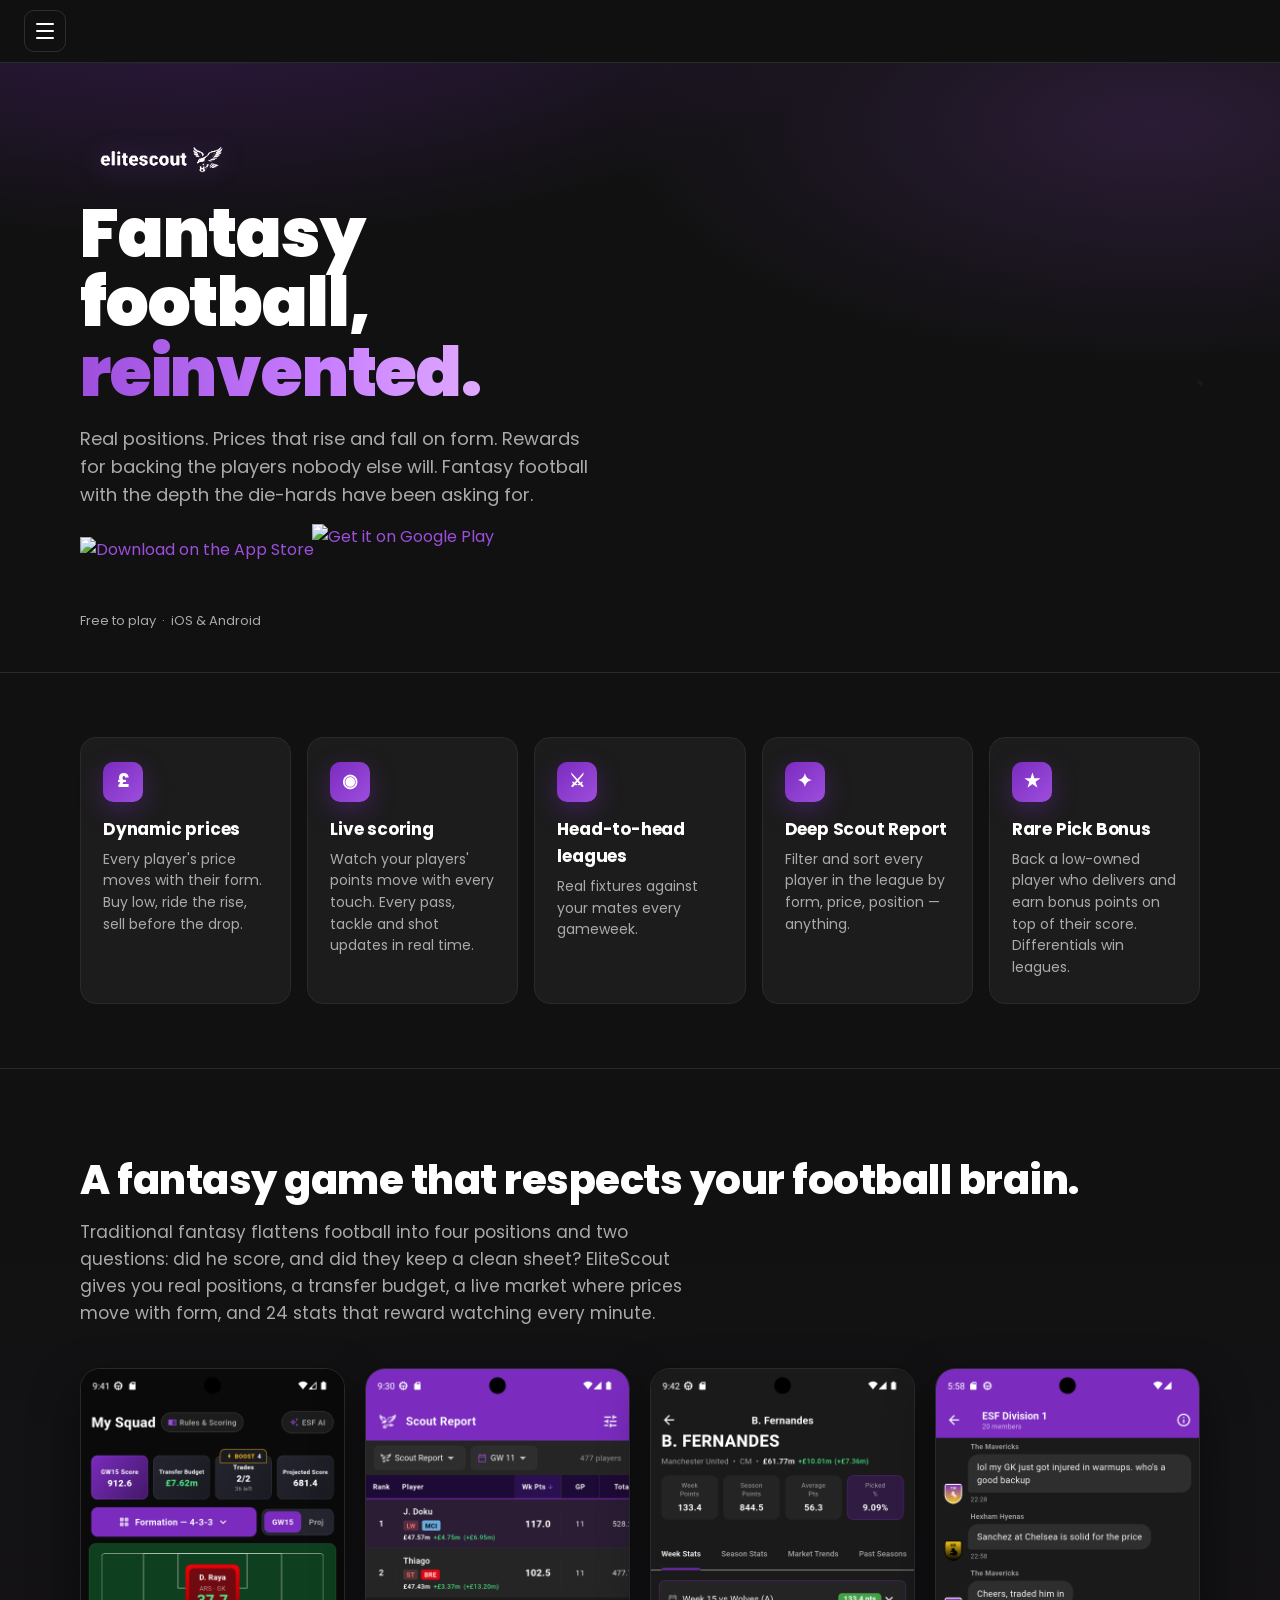
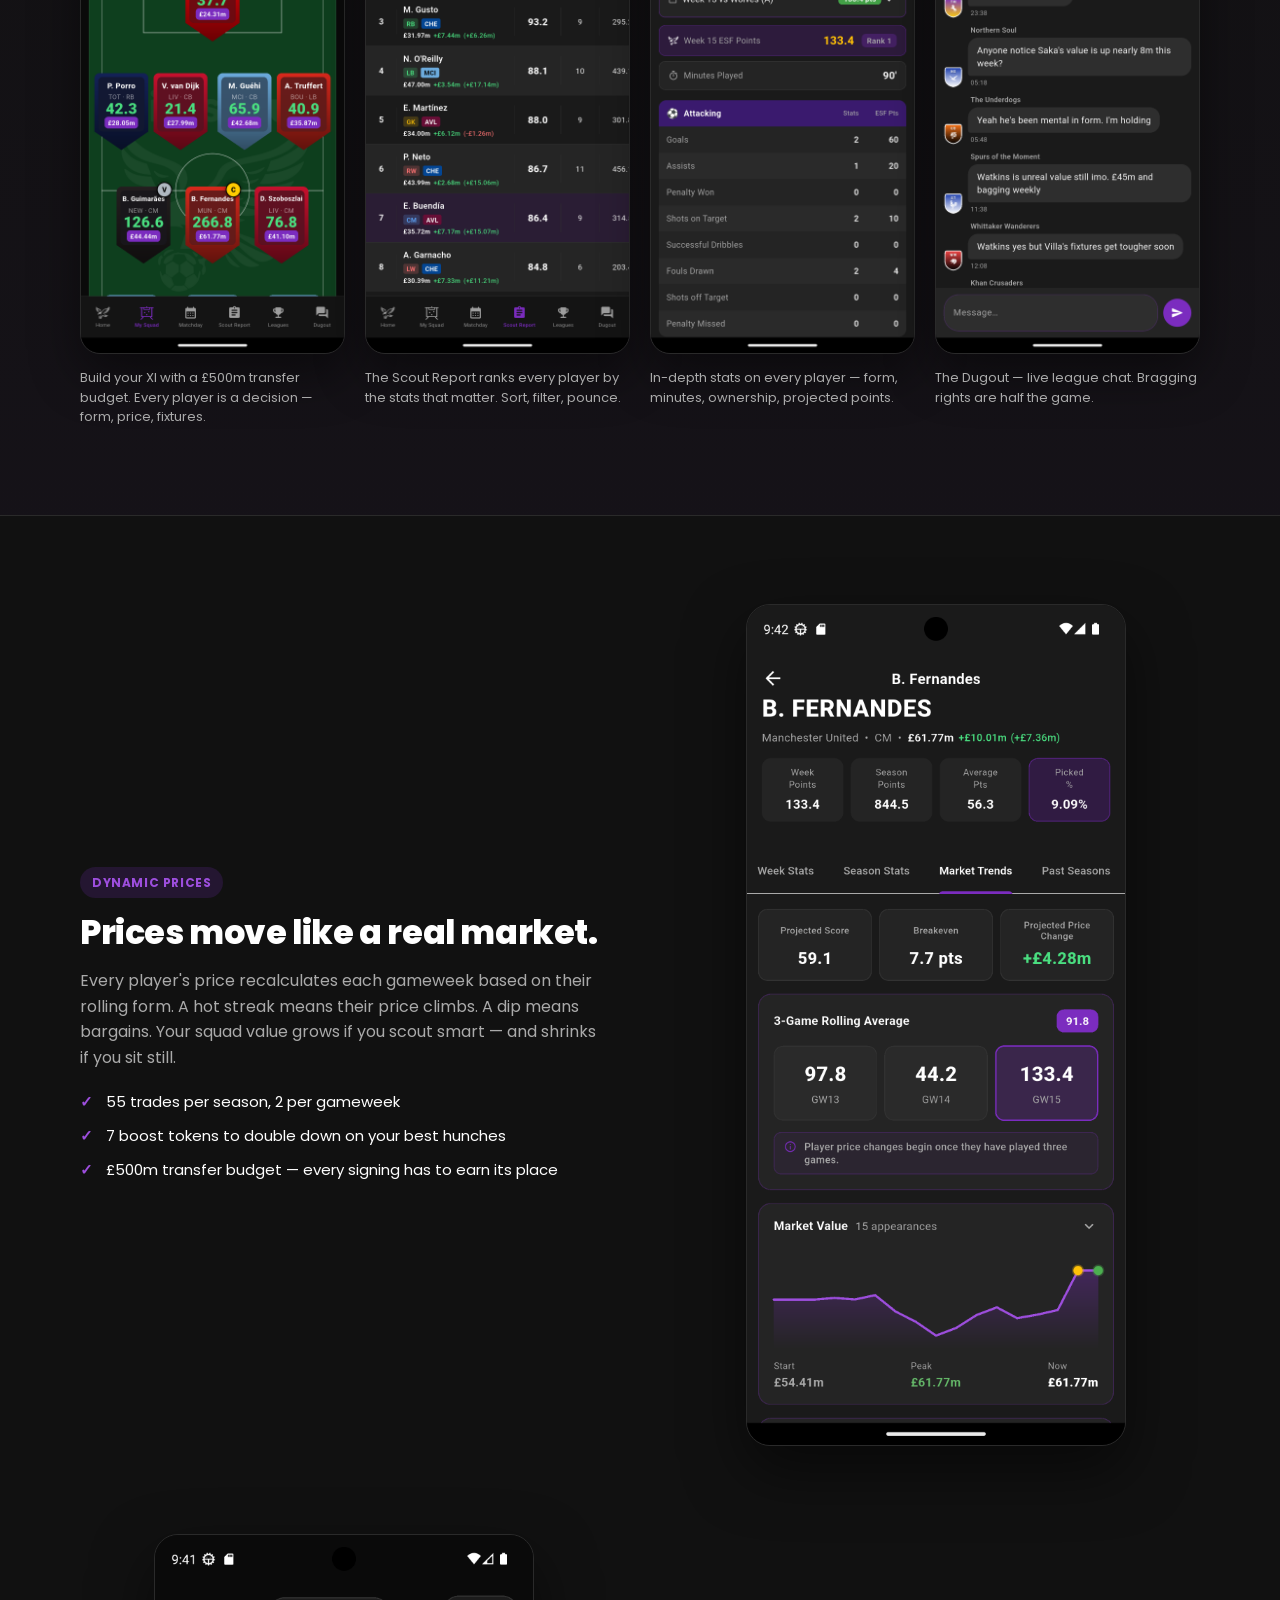
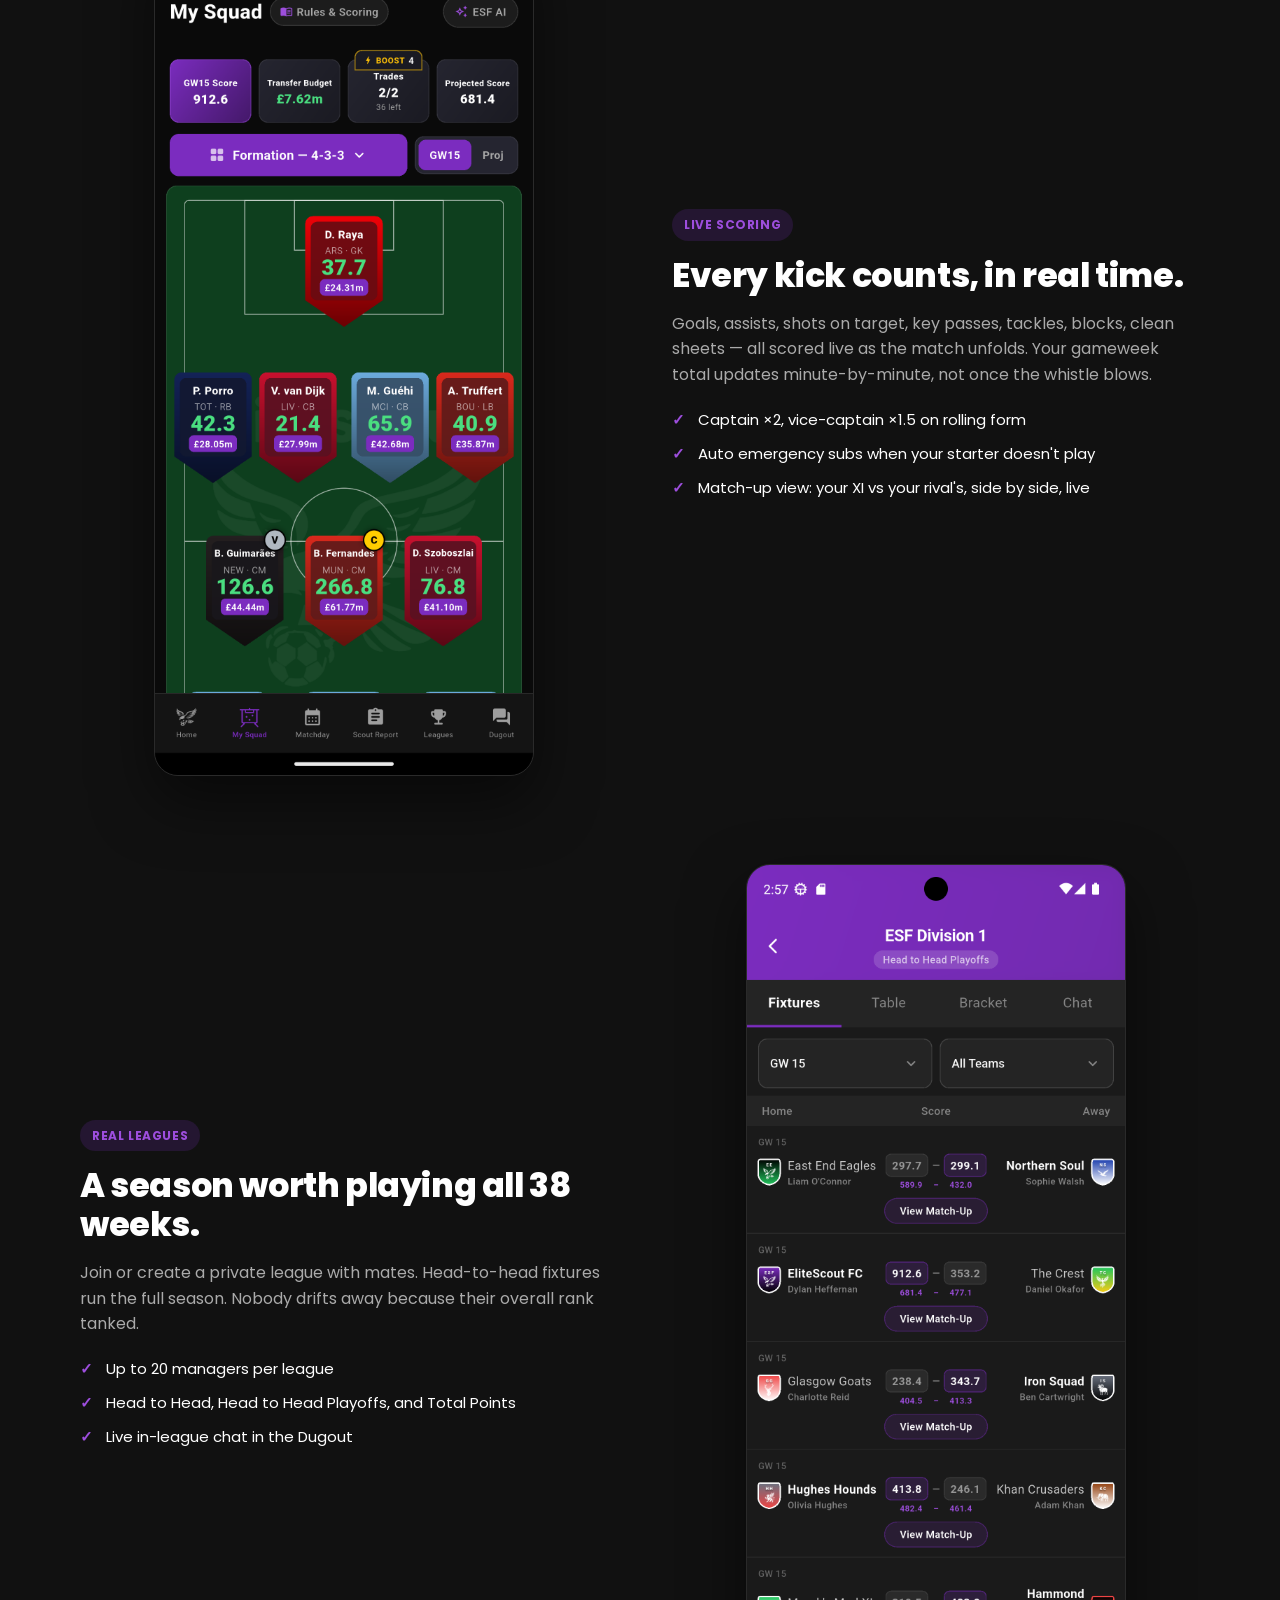
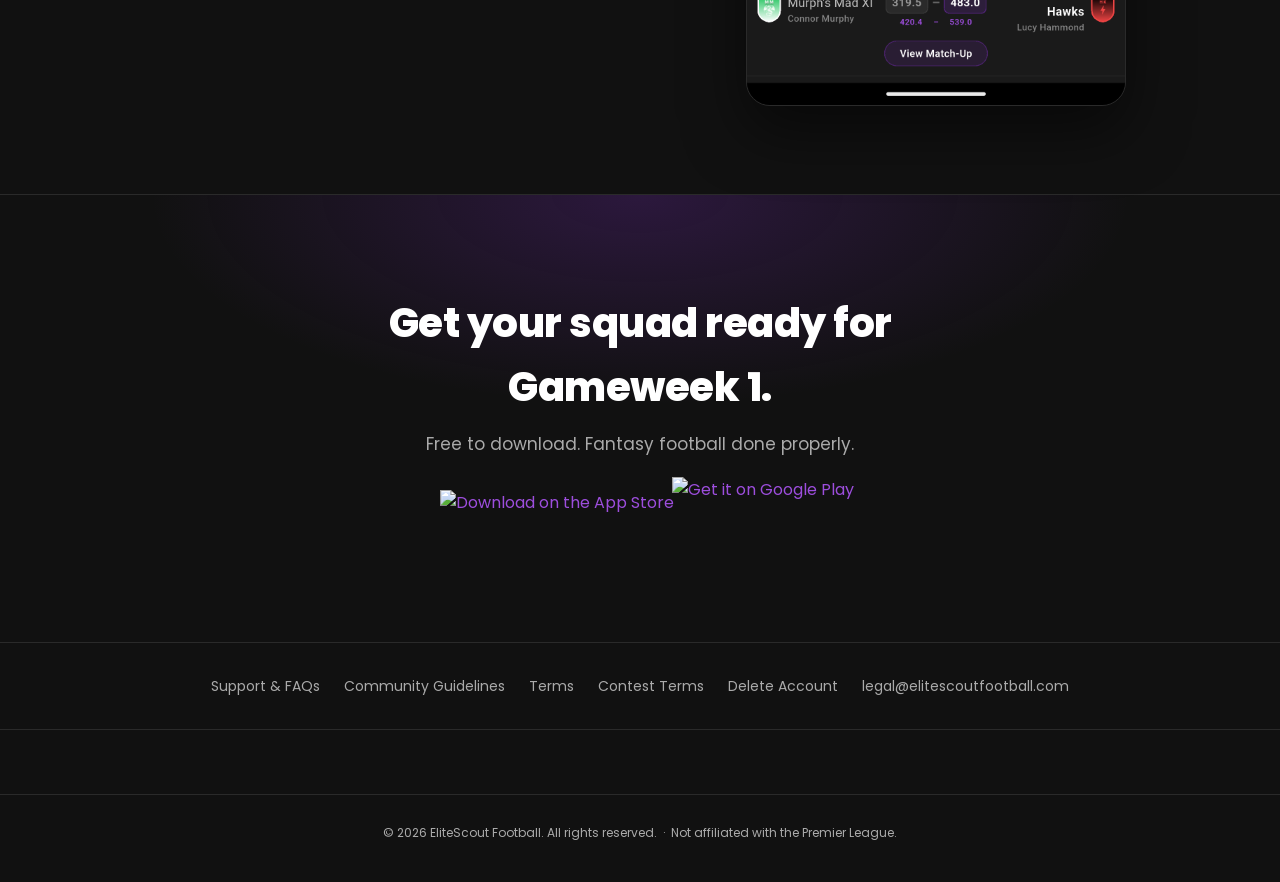
==== index.html @ 28c02e9f "Fix App Store / Play Store links inside Instagram in-app browser Instagram, Facebook, TikTok and sim" ====
<!doctype html>
<html lang="en">
<head>
<meta charset="utf-8">
<meta name="viewport" content="width=device-width, initial-scale=1">
<title>EliteScout Football — Fantasy football, reinvented.</title>
<meta name="description" content="Live scoring, dynamic player prices, and head-to-head leagues. EliteScout is fantasy football built for people who actually watch the games.">

<meta property="og:title" content="EliteScout Football">
<meta property="og:description" content="Live scoring, dynamic player prices, and head-to-head leagues.">
<meta property="og:image" content="https://elitescoutfootball.com/images/feature-graphic.png">
<meta property="og:type" content="website">
<meta property="og:url" content="https://elitescoutfootball.com/">
<meta name="twitter:card" content="summary_large_image">

<link rel="preconnect" href="https://fonts.googleapis.com">
<link rel="preconnect" href="https://fonts.gstatic.com" crossorigin>
<link href="https://fonts.googleapis.com/css2?family=Poppins:wght@400;600;700;800;900&display=swap" rel="stylesheet">
<link rel="stylesheet" href="/style.css?v=v7">
<script src="/nav.js?v=v7" defer></script>
</head>
<body class="landing">

<!-- In-app browser escape banner (Instagram / Facebook / TikTok / etc.) -->
<div id="iab-banner" hidden aria-live="polite">
  <div class="iab-inner">
    <span class="iab-msg">
      <strong>You're browsing inside an app.</strong>
      Tap the <span class="iab-dots">⋯</span> menu and choose
      <b>Open in Browser</b> to install EliteScout.
    </span>
    <button type="button" class="iab-close" aria-label="Dismiss">✕</button>
  </div>
</div>
<style>
  #iab-banner {
    position: sticky;
    top: 0;
    z-index: 60;
    background: #7B2CBF;
    color: #fff;
    font-family: 'Poppins', system-ui, -apple-system, sans-serif;
    font-size: 14px;
    line-height: 1.4;
  }
  #iab-banner .iab-inner {
    max-width: 720px;
    margin: 0 auto;
    padding: 12px 44px 12px 16px;
    position: relative;
  }
  #iab-banner .iab-msg strong { display: block; margin-bottom: 2px; }
  #iab-banner .iab-dots {
    display: inline-block;
    padding: 0 6px;
    border-radius: 4px;
    background: rgba(255,255,255,0.22);
    font-weight: 700;
  }
  #iab-banner .iab-close {
    position: absolute;
    top: 8px;
    right: 8px;
    width: 28px;
    height: 28px;
    border: 0;
    background: transparent;
    color: #fff;
    font-size: 16px;
    cursor: pointer;
    opacity: 0.85;
  }
  #iab-banner .iab-close:hover { opacity: 1; }
</style>

<nav class="topnav" aria-label="Primary">
  <div class="topnav-inner">
    <a class="topnav-link is-active" href="/">Home</a>
    <a class="topnav-link" href="/support">Support</a>
    <a class="topnav-link" href="/community-guidelines">Community</a>
    <a class="topnav-link" href="/terms">Terms</a>
    <a class="topnav-link" href="/contest-terms">Contest Terms</a>
    <a class="topnav-link" href="/delete-account">Delete Account</a>
  </div>
</nav>

<!-- HERO ================================================== -->
<section class="hero">
  <div class="hero-inner">
    <div class="hero-copy">
      <img src="/images/elitescout-wordmark.png?v=v7"
           alt="EliteScout Football"
           class="hero-wordmark">
      <h1 class="hero-title">Fantasy football,<br><span class="grad">reinvented.</span></h1>
      <p class="hero-lede">
        Real positions. Prices that rise and fall on form. Rewards for backing the players nobody else will.
        Fantasy football with the depth the die-hards have been asking for.
      </p>
      <div class="store-row">
        <a class="store-badge" href="https://apps.apple.com/us/app/elitescout-fantasy-football/id6772890701" aria-label="Download on the App Store">
          <img src="https://developer.apple.com/assets/elements/badges/download-on-the-app-store.svg" alt="Download on the App Store" height="56">
        </a>
        <a class="store-badge" href="https://play.google.com/store/apps/details?id=com.elitescoutfootball.app" aria-label="Get it on Google Play">
          <img src="https://play.google.com/intl/en_us/badges/static/images/badges/en_badge_web_generic.png" alt="Get it on Google Play" height="82">
        </a>
      </div>
      <p class="hero-meta">Free to play &nbsp;·&nbsp; iOS &amp; Android</p>
    </div>

    <div class="hero-shot">
      <img src="/images/home.png" alt="EliteScout home screen" class="phone-a">
      <img src="/images/squad.png" alt="EliteScout squad with player cards" class="phone-b">
    </div>
  </div>
</section>

<!-- FEATURE STRIP ========================================== -->
<section class="features">
  <div class="features-inner">
    <div class="feat">
      <div class="feat-icon">£</div>
      <h3>Dynamic prices</h3>
      <p>Every player's price moves with their form. Buy low, ride the rise, sell before the drop.</p>
    </div>
    <div class="feat">
      <div class="feat-icon">◉</div>
      <h3>Live scoring</h3>
      <p>Watch your players' points move with every touch. Every pass, tackle and shot updates in real time.</p>
    </div>
    <div class="feat">
      <div class="feat-icon">⚔</div>
      <h3>Head-to-head leagues</h3>
      <p>Real fixtures against your mates every gameweek.</p>
    </div>
    <div class="feat">
      <div class="feat-icon">✦</div>
      <h3>Deep Scout Report</h3>
      <p>Filter and sort every player in the league by form, price, position — anything.</p>
    </div>
    <div class="feat">
      <div class="feat-icon">★</div>
      <h3>Rare Pick Bonus</h3>
      <p>Back a low-owned player who delivers and earn bonus points on top of their score. Differentials win leagues.</p>
    </div>
  </div>
</section>

<!-- BIG SHOWCASE =========================================== -->
<section class="showcase">
  <div class="showcase-inner">
    <h2 class="section-title">A fantasy game that respects your football brain.</h2>
    <p class="section-lede">
      Traditional fantasy flattens football into four positions and two questions: did he score, and did they keep a clean sheet?
      EliteScout gives you real positions, a transfer budget, a live market where prices move with form, and 24 stats that reward
      watching every minute.
    </p>

    <div class="shots-grid">
      <figure class="shot">
        <img src="/images/squad.png" alt="My Squad screen">
        <figcaption>Build your XI with a £500m transfer budget. Every player is a decision — form, price, fixtures.</figcaption>
      </figure>
      <figure class="shot">
        <img src="/images/scout-report.png" alt="Scout Report screen">
        <figcaption>The Scout Report ranks every player by the stats that matter. Sort, filter, pounce.</figcaption>
      </figure>
      <figure class="shot">
        <img src="/images/player-profile.png" alt="Player profile screen">
        <figcaption>In-depth stats on every player — form, minutes, ownership, projected points.</figcaption>
      </figure>
      <figure class="shot">
        <img src="/images/dugout.png" alt="Dugout chat screen">
        <figcaption>The Dugout — live league chat. Bragging rights are half the game.</figcaption>
      </figure>
    </div>
  </div>
</section>

<!-- DEEP CALLOUTS ========================================== -->
<section class="deep">
  <div class="deep-inner">

    <div class="deep-row">
      <div class="deep-copy">
        <div class="tag">Dynamic Prices</div>
        <h3>Prices move like a real market.</h3>
        <p>
          Every player's price recalculates each gameweek based on their rolling form.
          A hot streak means their price climbs. A dip means bargains. Your squad
          value grows if you scout smart — and shrinks if you sit still.
        </p>
        <ul class="tick">
          <li>55 trades per season, 2 per gameweek</li>
          <li>7 boost tokens to double down on your best hunches</li>
          <li>£500m transfer budget — every signing has to earn its place</li>
        </ul>
      </div>
      <div class="deep-shot">
        <img src="/images/market-trends.png" alt="Player market trends and rolling average">
      </div>
    </div>

    <div class="deep-row reverse">
      <div class="deep-copy">
        <div class="tag">Live Scoring</div>
        <h3>Every kick counts, in real time.</h3>
        <p>
          Goals, assists, shots on target, key passes, tackles, blocks, clean sheets —
          all scored live as the match unfolds. Your gameweek total updates minute-by-minute,
          not once the whistle blows.
        </p>
        <ul class="tick">
          <li>Captain ×2, vice-captain ×1.5 on rolling form</li>
          <li>Auto emergency subs when your starter doesn't play</li>
          <li>Match-up view: your XI vs your rival's, side by side, live</li>
        </ul>
      </div>
      <div class="deep-shot">
        <img src="/images/squad.png" alt="Live scoring on the squad pitch">
      </div>
    </div>

    <div class="deep-row">
      <div class="deep-copy">
        <div class="tag">Real Leagues</div>
        <h3>A season worth playing all 38 weeks.</h3>
        <p>
          Join or create a private league with mates. Head-to-head
          fixtures run the full season. Nobody drifts away because their overall rank tanked.
        </p>
        <ul class="tick">
          <li>Up to 20 managers per league</li>
          <li>Head to Head, Head to Head Playoffs, and Total Points</li>
          <li>Live in-league chat in the Dugout</li>
        </ul>
      </div>
      <div class="deep-shot">
        <img src="/images/fixtures.png" alt="League fixtures and playoff head-to-head match-ups">
      </div>
    </div>

  </div>
</section>

<!-- BOTTOM CTA ============================================= -->
<section class="cta-final">
  <div class="cta-final-inner">
    <h2>Get your squad ready for Gameweek 1.</h2>
    <p class="lede center">
      Free to download. Fantasy football done properly.
    </p>
    <div class="store-row center">
      <a class="store-badge" href="https://apps.apple.com/us/app/elitescout-fantasy-football/id6772890701" aria-label="Download on the App Store">
        <img src="https://developer.apple.com/assets/elements/badges/download-on-the-app-store.svg" alt="Download on the App Store" height="56">
      </a>
      <a class="store-badge" href="https://play.google.com/store/apps/details?id=com.elitescoutfootball.app" aria-label="Get it on Google Play">
        <img src="https://play.google.com/intl/en_us/badges/static/images/badges/en_badge_web_generic.png" alt="Get it on Google Play" height="82">
      </a>
    </div>
  </div>
</section>

<!-- LEGAL/SUPPORT STRIP =================================== -->
<section class="strip">
  <div class="strip-inner">
    <a href="/support">Support &amp; FAQs</a>
    <a href="/community-guidelines">Community Guidelines</a>
    <a href="/terms">Terms</a>
    <a href="/contest-terms">Contest Terms</a>
    <a href="/delete-account">Delete Account</a>
    <a href="mailto:legal@elitescoutfootball.com">legal@elitescoutfootball.com</a>
  </div>
</section>

<footer class="site-footer">
  <div class="site-footer-inner">
    &copy; <span id="y"></span> EliteScout Football. All rights reserved.
    &nbsp;·&nbsp; Not affiliated with the Premier League.
  </div>
</footer>

<script>document.getElementById('y').textContent = new Date().getFullYear();</script>

<script>
/* -----------------------------------------------------------------------
   Store links that survive in-app browsers (Instagram, Facebook, TikTok,
   Snapchat, etc). Those WebViews sandbox the App-Store / Play-Store
   handoff, so a bare https://apps.apple.com link often silently fails.
   Strategy:
     1. Detect the in-app WebView and show a banner nudging users to
        "Open in Browser".
     2. On any click of a store badge, try the native scheme first
        (itms-apps:// on iOS, market:// on Android). The https URL is
        kept as a fallback so system browsers behave exactly as before.
   -------------------------------------------------------------------- */
(function () {
  var ua = navigator.userAgent || '';
  var isIOS      = /iPad|iPhone|iPod/.test(ua) && !window.MSStream;
  var isAndroid  = /Android/i.test(ua);
  var isInApp = (
    /Instagram|FBAN|FBAV|FB_IAB|FBIOS|Line|Twitter|MicroMessenger|Snapchat|TikTok|Musical_ly|Pinterest/i.test(ua)
  );

  if (isInApp) {
    var banner = document.getElementById('iab-banner');
    if (banner) {
      banner.hidden = false;
      var closeBtn = banner.querySelector('.iab-close');
      if (closeBtn) {
        closeBtn.addEventListener('click', function () { banner.hidden = true; });
      }
    }
  }

  // App Store id + Play Store package
  var IOS_APP_ID   = '6772890701';
  var ANDROID_PKG  = 'com.elitescoutfootball.app';

  document.querySelectorAll('a.store-badge').forEach(function (a) {
    var href = a.getAttribute('href') || '';
    var isApple  = href.indexOf('apps.apple.com') !== -1;
    var isGoogle = href.indexOf('play.google.com') !== -1;
    if (!isApple && !isGoogle) return;

    a.addEventListener('click', function (e) {
      // Regular browser? Let the default https link do its thing.
      if (!isInApp) return;

      e.preventDefault();
      var native;
      if (isApple && isIOS) {
        native = 'itms-apps://apps.apple.com/app/id' + IOS_APP_ID;
      } else if (isGoogle && isAndroid) {
        native = 'intent://details?id=' + ANDROID_PKG +
                 '#Intent;scheme=market;package=com.android.vending;end';
      }

      if (native) {
        // Try the native handoff. If the WebView blocks it, fall back to
        // the https URL a moment later so the user still lands somewhere.
        var fallbackTimer = setTimeout(function () {
          window.location.href = href;
        }, 800);
        // If the app switches away the timer never fires.
        window.addEventListener('pagehide', function () {
          clearTimeout(fallbackTimer);
        }, { once: true });
        window.location.href = native;
      } else {
        window.location.href = href;
      }
    });
  });
})();
</script>

</body>
</html>
---- style.css ----
/* EliteScout Football — shared styles for the static site.
   Dark theme, purple accents, Poppins. Matches the in-app brand. */

:root {
  --bg:           #111111;
  --surface:      #1c1c1c;
  --surface-2:    #242424;
  --border:       #2a2a2a;
  --text:         #ffffff;
  --text-secondary:#aaaaaa;
  --purple:       #7B2CBF;
  --purple-light: #9D4EDD;
}

* { box-sizing: border-box; }

html, body {
  margin: 0;
  padding: 0;
  background: var(--bg);
  color: var(--text);
  font-family: 'Poppins', -apple-system, BlinkMacSystemFont, 'Segoe UI', Roboto, sans-serif;
  font-weight: 400;
  line-height: 1.6;
  -webkit-font-smoothing: antialiased;
}

a {
  color: var(--purple-light);
  text-decoration: none;
}
a:hover { text-decoration: underline; }

.wrap {
  max-width: 720px;
  margin: 0 auto;
  padding: 64px 24px 96px;
}

header.brand {
  display: flex;
  align-items: center;
  gap: 14px;
  margin-bottom: 40px;
}

.logo-dot {
  width: 14px;
  height: 14px;
  border-radius: 4px;
  background: var(--purple);
  box-shadow: 0 0 24px rgba(123, 44, 191, 0.55);
}

.brand-name {
  font-size: 18px;
  font-weight: 700;
  letter-spacing: -0.2px;
}

h1 {
  font-size: 40px;
  font-weight: 800;
  letter-spacing: -0.6px;
  margin: 0 0 16px;
  line-height: 1.15;
}

h2 {
  font-size: 22px;
  font-weight: 700;
  margin: 40px 0 12px;
  letter-spacing: -0.2px;
}

.lede {
  font-size: 17px;
  color: var(--text-secondary);
  margin: 0 0 32px;
  max-width: 560px;
}

.card {
  background: var(--surface);
  border: 1px solid var(--border);
  border-radius: 14px;
  padding: 24px 22px;
  margin: 16px 0;
}

.card .label {
  font-size: 12px;
  text-transform: uppercase;
  letter-spacing: 1.2px;
  color: var(--text-secondary);
  margin-bottom: 8px;
}

.card .value {
  font-size: 16px;
  font-weight: 600;
}

.cta-row {
  display: flex;
  gap: 12px;
  flex-wrap: wrap;
  margin-top: 24px;
}

.btn {
  display: inline-block;
  padding: 12px 18px;
  border-radius: 10px;
  font-weight: 600;
  font-size: 14px;
  background: var(--purple);
  color: #fff;
  text-decoration: none;
  border: 1px solid var(--purple-light);
}
.btn:hover { background: var(--purple-light); text-decoration: none; }

.btn.secondary {
  background: transparent;
  border-color: var(--border);
  color: var(--text);
}

footer {
  margin-top: 64px;
  padding-top: 24px;
  border-top: 1px solid var(--border);
  color: var(--text-secondary);
  font-size: 13px;
}

/* Top navigation — shared across all pages.
   Default: horizontal (fallback when JS is off).
   With .js-nav (added by nav.js): hamburger + slide-in panel. */
.topnav {
  position: sticky;
  top: 0;
  z-index: 50;
  margin: -64px -24px 24px;
  padding: 10px 24px;
  background: rgba(17, 17, 17, 0.92);
  backdrop-filter: saturate(140%) blur(8px);
  -webkit-backdrop-filter: saturate(140%) blur(8px);
  border-bottom: 1px solid var(--border);
}
.topnav-inner {
  max-width: 720px;
  margin: 0 auto;
  display: flex;
  gap: 4px;
  flex-wrap: wrap;
  font-size: 13px;
}
.topnav-link {
  padding: 8px 12px;
  border-radius: 8px;
  color: var(--text-secondary);
  font-weight: 500;
  letter-spacing: 0.02em;
  text-decoration: none;
  white-space: nowrap;
  transition: background .15s, color .15s;
}
.topnav-link:hover {
  color: var(--text);
  background: rgba(123, 44, 191, 0.12);
  text-decoration: none;
}
.topnav-link.is-active {
  color: var(--purple-light);
  background: rgba(123, 44, 191, 0.18);
}

/* Hamburger overrides — only when JS is present */
.topnav.js-nav {
  display: flex;
  justify-content: flex-end;
  align-items: center;
  min-height: 52px;
}
.topnav-toggle {
  display: none; /* not shown until .js-nav */
  background: transparent;
  border: 1px solid var(--border);
  border-radius: 10px;
  width: 42px;
  height: 42px;
  padding: 0;
  cursor: pointer;
  flex-direction: column;
  justify-content: center;
  align-items: center;
  gap: 5px;
  color: var(--text);
  transition: background .15s ease, border-color .15s ease;
}
.topnav.js-nav .topnav-toggle { display: inline-flex; }
.topnav-toggle:hover {
  background: rgba(123, 44, 191, 0.10);
  border-color: rgba(157, 78, 221, 0.45);
}
.topnav-toggle span {
  display: block;
  width: 18px;
  height: 2px;
  background: currentColor;
  border-radius: 2px;
  transition: transform .2s ease, opacity .15s ease;
}
.topnav.js-nav.is-open .topnav-toggle span:nth-child(1) { transform: translateY(7px) rotate(45deg); }
.topnav.js-nav.is-open .topnav-toggle span:nth-child(2) { opacity: 0; }
.topnav.js-nav.is-open .topnav-toggle span:nth-child(3) { transform: translateY(-7px) rotate(-45deg); }

.topnav.js-nav .topnav-inner {
  position: fixed;
  top: 62px;
  right: 12px;
  max-width: none;
  min-width: 220px;
  margin: 0;
  padding: 10px;
  background: rgba(24, 24, 24, 0.98);
  border: 1px solid var(--border);
  border-radius: 14px;
  box-shadow: 0 20px 50px rgba(0, 0, 0, 0.55);
  flex-direction: column;
  flex-wrap: nowrap;
  gap: 2px;
  font-size: 14px;
  opacity: 0;
  transform: translateY(-8px);
  pointer-events: none;
  transition: opacity .16s ease, transform .16s ease;
  z-index: 60;
}
.topnav.js-nav.is-open .topnav-inner {
  opacity: 1;
  transform: translateY(0);
  pointer-events: auto;
}
.topnav.js-nav .topnav-link {
  padding: 10px 14px;
  border-radius: 10px;
  font-size: 14px;
  white-space: nowrap;
}

@media (max-width: 520px) {
  .topnav { padding: 8px 16px; margin: -64px -24px 16px; }
  .topnav-inner { flex-wrap: nowrap; overflow-x: auto; -webkit-overflow-scrolling: touch; gap: 2px; }
  .topnav-inner::-webkit-scrollbar { display: none; }
  .topnav.js-nav .topnav-inner { right: 10px; top: 58px; min-width: 200px; overflow: visible; }
}

/* ==========================================================
   Landing page — only used on / (index.html)
   ========================================================== */

body.landing { padding: 0; }
body.landing .topnav { margin: 0; }
@media (max-width: 520px) {
  body.landing .topnav { margin: 0; padding: 8px 16px; }
}

.section-title {
  font-size: clamp(28px, 3.4vw, 40px);
  font-weight: 800;
  letter-spacing: -0.5px;
  margin: 0 0 16px;
  line-height: 1.15;
}
.section-lede {
  font-size: 17px;
  color: var(--text-secondary);
  max-width: 640px;
  margin: 0 0 40px;
}
.lede.center { text-align: center; margin-left: auto; margin-right: auto; }

/* ---------- Hero ---------- */
.hero {
  position: relative;
  padding: 72px 24px 40px;
  background:
    radial-gradient(1200px 500px at 15% -20%, rgba(123, 44, 191, 0.35), transparent 60%),
    radial-gradient(900px 400px at 90% 10%, rgba(157, 78, 221, 0.18), transparent 60%),
    var(--bg);
  border-bottom: 1px solid var(--border);
  overflow: hidden;
}
.hero-inner {
  max-width: 1120px;
  margin: 0 auto;
  display: grid;
  grid-template-columns: 1.05fr 0.95fr;
  gap: 56px;
  align-items: center;
}
.hero-wordmark {
  display: block;
  height: 44px;
  width: auto;
  margin: 0 0 20px;
  filter: drop-shadow(0 2px 12px rgba(157, 78, 221, 0.35));
}
@media (max-width: 900px) { .hero-wordmark { margin: 0 auto 20px; } }

.hero-title {
  font-size: clamp(40px, 5.4vw, 68px);
  font-weight: 900;
  letter-spacing: -1.2px;
  line-height: 1.02;
  margin: 0 0 18px;
}
.grad {
  background: linear-gradient(90deg, #9D4EDD 0%, #C77DFF 60%, #E0AAFF 100%);
  -webkit-background-clip: text; background-clip: text;
  color: transparent;
}
.hero-lede {
  font-size: 18px;
  color: var(--text-secondary);
  max-width: 520px;
  margin: 0 0 28px;
  line-height: 1.55;
}
.hero-meta { color: var(--text-secondary); font-size: 13px; margin: 18px 0 0; }

.store-row { display: flex; align-items: center; gap: 12px; flex-wrap: wrap; }
.store-row.center { justify-content: center; margin-top: 32px; }
.store-badge { display: inline-block; transition: transform .15s ease, opacity .15s ease; }
.store-badge img { display: block; height: 56px; width: auto; }
.store-badge:hover { transform: translateY(-2px); opacity: 0.92; text-decoration: none; }
.store-badge img[alt*="Google"] { height: 82px; margin: -13px -14px; }

.hero-shot {
  position: relative;
  aspect-ratio: 1 / 1;
  max-width: 520px;
  margin-left: auto;
}
.hero-shot img {
  position: absolute;
  border-radius: 28px;
  border: 1px solid rgba(255,255,255,0.08);
  box-shadow: 0 30px 80px rgba(0,0,0,0.6), 0 0 0 1px rgba(123,44,191,0.15);
  background: #000;
}
.phone-a { top: 0; left: 8%; width: 62%; transform: rotate(-4deg); z-index: 1; }
.phone-b { bottom: 0; right: 0; width: 58%; transform: rotate(6deg); z-index: 2; }

@media (max-width: 900px) {
  .hero { padding: 48px 20px 24px; }
  .hero-inner { grid-template-columns: 1fr; gap: 40px; text-align: left; }
  .hero-shot { max-width: 420px; margin: 0 auto; }
}

/* ---------- Feature strip ---------- */
.features { padding: 64px 24px; border-bottom: 1px solid var(--border); }
.features-inner {
  max-width: 1120px;
  margin: 0 auto;
  display: grid;
  grid-template-columns: repeat(5, 1fr);
  gap: 16px;
}
.feat {
  background: var(--surface);
  border: 1px solid var(--border);
  border-radius: 16px;
  padding: 24px 22px;
}
.feat-icon {
  width: 40px; height: 40px;
  border-radius: 10px;
  background: linear-gradient(135deg, #7B2CBF, #9D4EDD);
  color: #fff;
  display: flex; align-items: center; justify-content: center;
  font-weight: 800; font-size: 18px;
  margin-bottom: 14px;
  box-shadow: 0 8px 24px rgba(123, 44, 191, 0.35);
}
.feat h3 { font-size: 17px; font-weight: 700; margin: 0 0 6px; letter-spacing: -0.2px; }
.feat p { font-size: 14px; color: var(--text-secondary); line-height: 1.55; margin: 0; }
@media (max-width: 1024px) { .features-inner { grid-template-columns: repeat(3, 1fr); } }
@media (max-width: 700px)  { .features-inner { grid-template-columns: repeat(2, 1fr); } }
@media (max-width: 520px)  { .features { padding: 48px 20px; } .features-inner { grid-template-columns: 1fr; } }

/* ---------- Showcase (screenshot grid) ---------- */
.showcase {
  padding: 88px 24px;
  border-bottom: 1px solid var(--border);
  background: linear-gradient(180deg, transparent, rgba(123, 44, 191, 0.04));
}
.showcase-inner { max-width: 1120px; margin: 0 auto; }
.shots-grid { display: grid; grid-template-columns: repeat(4, 1fr); gap: 20px; }
.shot { margin: 0; }
.shot img {
  width: 100%;
  border-radius: 20px;
  border: 1px solid var(--border);
  box-shadow: 0 20px 50px rgba(0,0,0,0.45);
  display: block;
}
.shot figcaption {
  margin-top: 14px;
  font-size: 13px;
  color: var(--text-secondary);
  line-height: 1.5;
}
@media (max-width: 900px) { .shots-grid { grid-template-columns: repeat(2, 1fr); } .showcase { padding: 64px 20px; } }
@media (max-width: 520px) { .shots-grid { grid-template-columns: 1fr; } }

/* ---------- Deep callouts ---------- */
.deep { padding: 88px 24px; border-bottom: 1px solid var(--border); }
.deep-inner {
  max-width: 1120px;
  margin: 0 auto;
  display: flex;
  flex-direction: column;
  gap: 88px;
}
.deep-row {
  display: grid;
  grid-template-columns: 1fr 1fr;
  gap: 64px;
  align-items: center;
}
.deep-row.reverse .deep-copy { order: 2; }
.deep-row.reverse .deep-shot { order: 1; }
.deep-copy .tag {
  display: inline-block;
  padding: 6px 12px;
  border-radius: 999px;
  background: rgba(123, 44, 191, 0.18);
  color: var(--purple-light);
  font-size: 12px;
  font-weight: 700;
  letter-spacing: 0.6px;
  text-transform: uppercase;
  margin-bottom: 16px;
}
.deep-copy h3 {
  font-size: clamp(24px, 2.6vw, 34px);
  font-weight: 800;
  letter-spacing: -0.4px;
  margin: 0 0 16px;
  line-height: 1.15;
}
.deep-copy p { color: var(--text-secondary); font-size: 16px; margin: 0 0 20px; }
ul.tick { list-style: none; padding: 0; margin: 0; display: flex; flex-direction: column; gap: 10px; }
ul.tick li { padding-left: 26px; position: relative; color: var(--text); font-size: 15px; }
ul.tick li::before { content: "\2713"; position: absolute; left: 0; top: 0; color: var(--purple-light); font-weight: 800; }
.deep-shot img {
  width: 100%;
  max-width: 380px;
  margin: 0 auto;
  display: block;
  border-radius: 24px;
  border: 1px solid var(--border);
  box-shadow: 0 25px 60px rgba(0,0,0,0.5);
}
@media (max-width: 900px) {
  .deep { padding: 64px 20px; }
  .deep-inner { gap: 64px; }
  .deep-row { grid-template-columns: 1fr; gap: 32px; }
  .deep-row.reverse .deep-copy,
  .deep-row.reverse .deep-shot { order: initial; }
}

/* ---------- Final CTA ---------- */
.cta-final {
  padding: 96px 24px;
  text-align: center;
  background:
    radial-gradient(700px 300px at 50% 0%, rgba(123, 44, 191, 0.25), transparent 70%),
    var(--bg);
  border-bottom: 1px solid var(--border);
}
.cta-final-inner { max-width: 720px; margin: 0 auto; }
.cta-final h2 {
  font-size: clamp(28px, 3.4vw, 40px);
  font-weight: 800;
  letter-spacing: -0.5px;
  margin: 0 0 12px;
}

/* ---------- Strip + footer ---------- */
.strip { padding: 32px 24px; border-bottom: 1px solid var(--border); }
.strip-inner {
  max-width: 1120px;
  margin: 0 auto;
  display: flex;
  flex-wrap: wrap;
  gap: 24px;
  justify-content: center;
  font-size: 14px;
}
.strip-inner a { color: var(--text-secondary); }
.strip-inner a:hover { color: var(--text); }

.site-footer { padding: 28px 24px 40px; }
.site-footer-inner {
  max-width: 1120px;
  margin: 0 auto;
  text-align: center;
  color: var(--text-secondary);
  font-size: 12px;
}
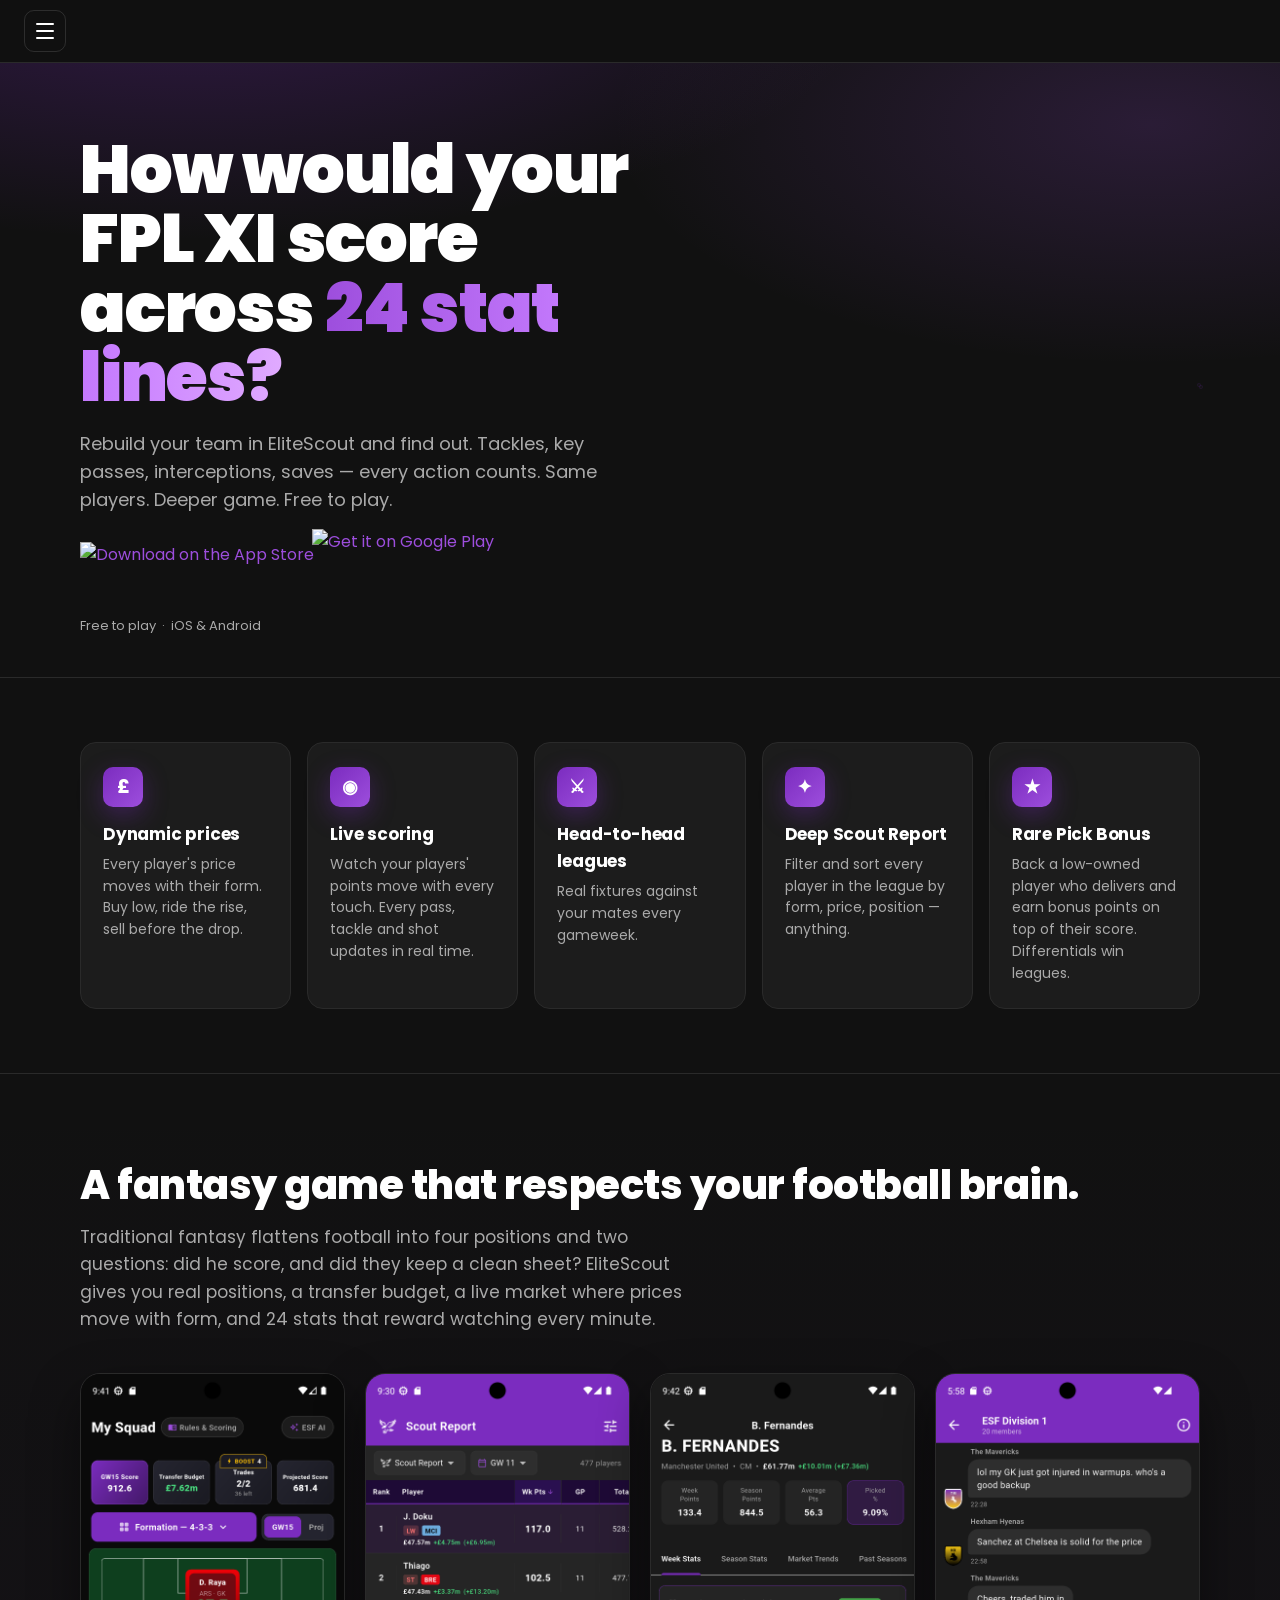
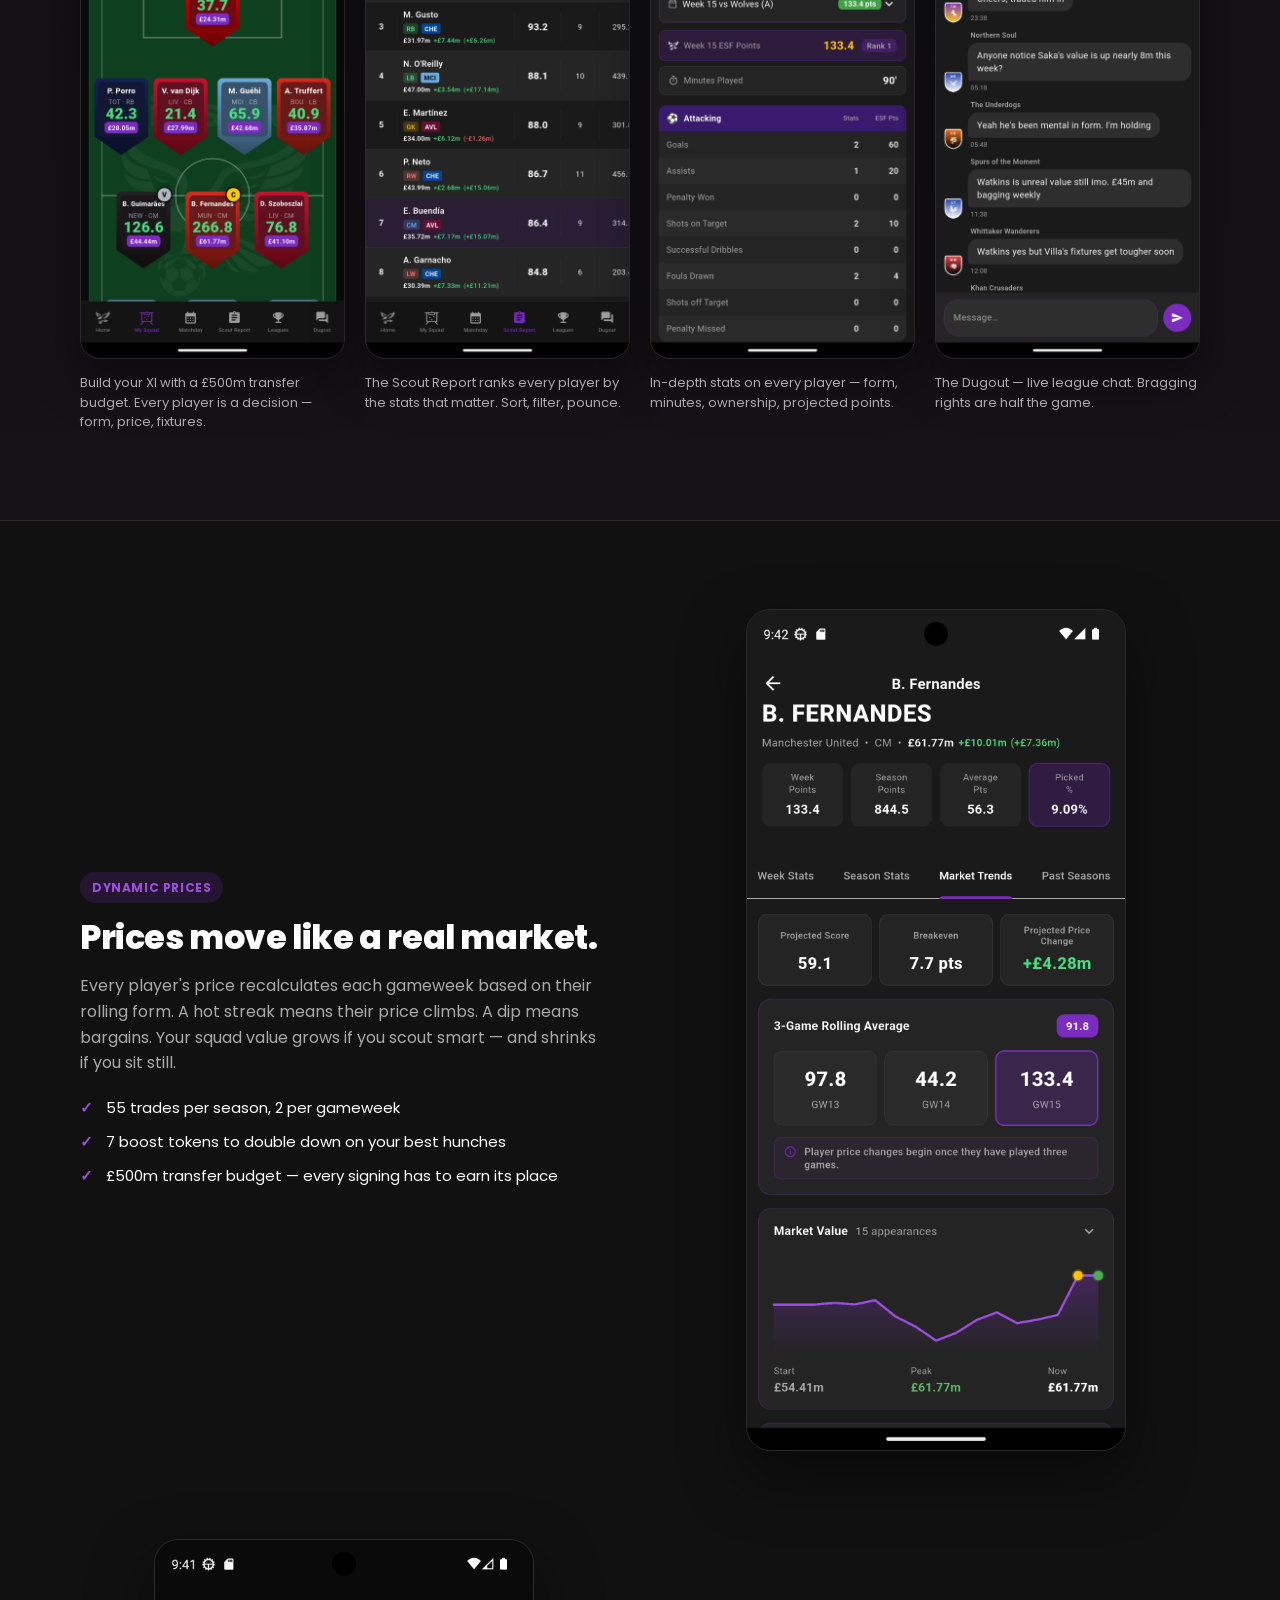
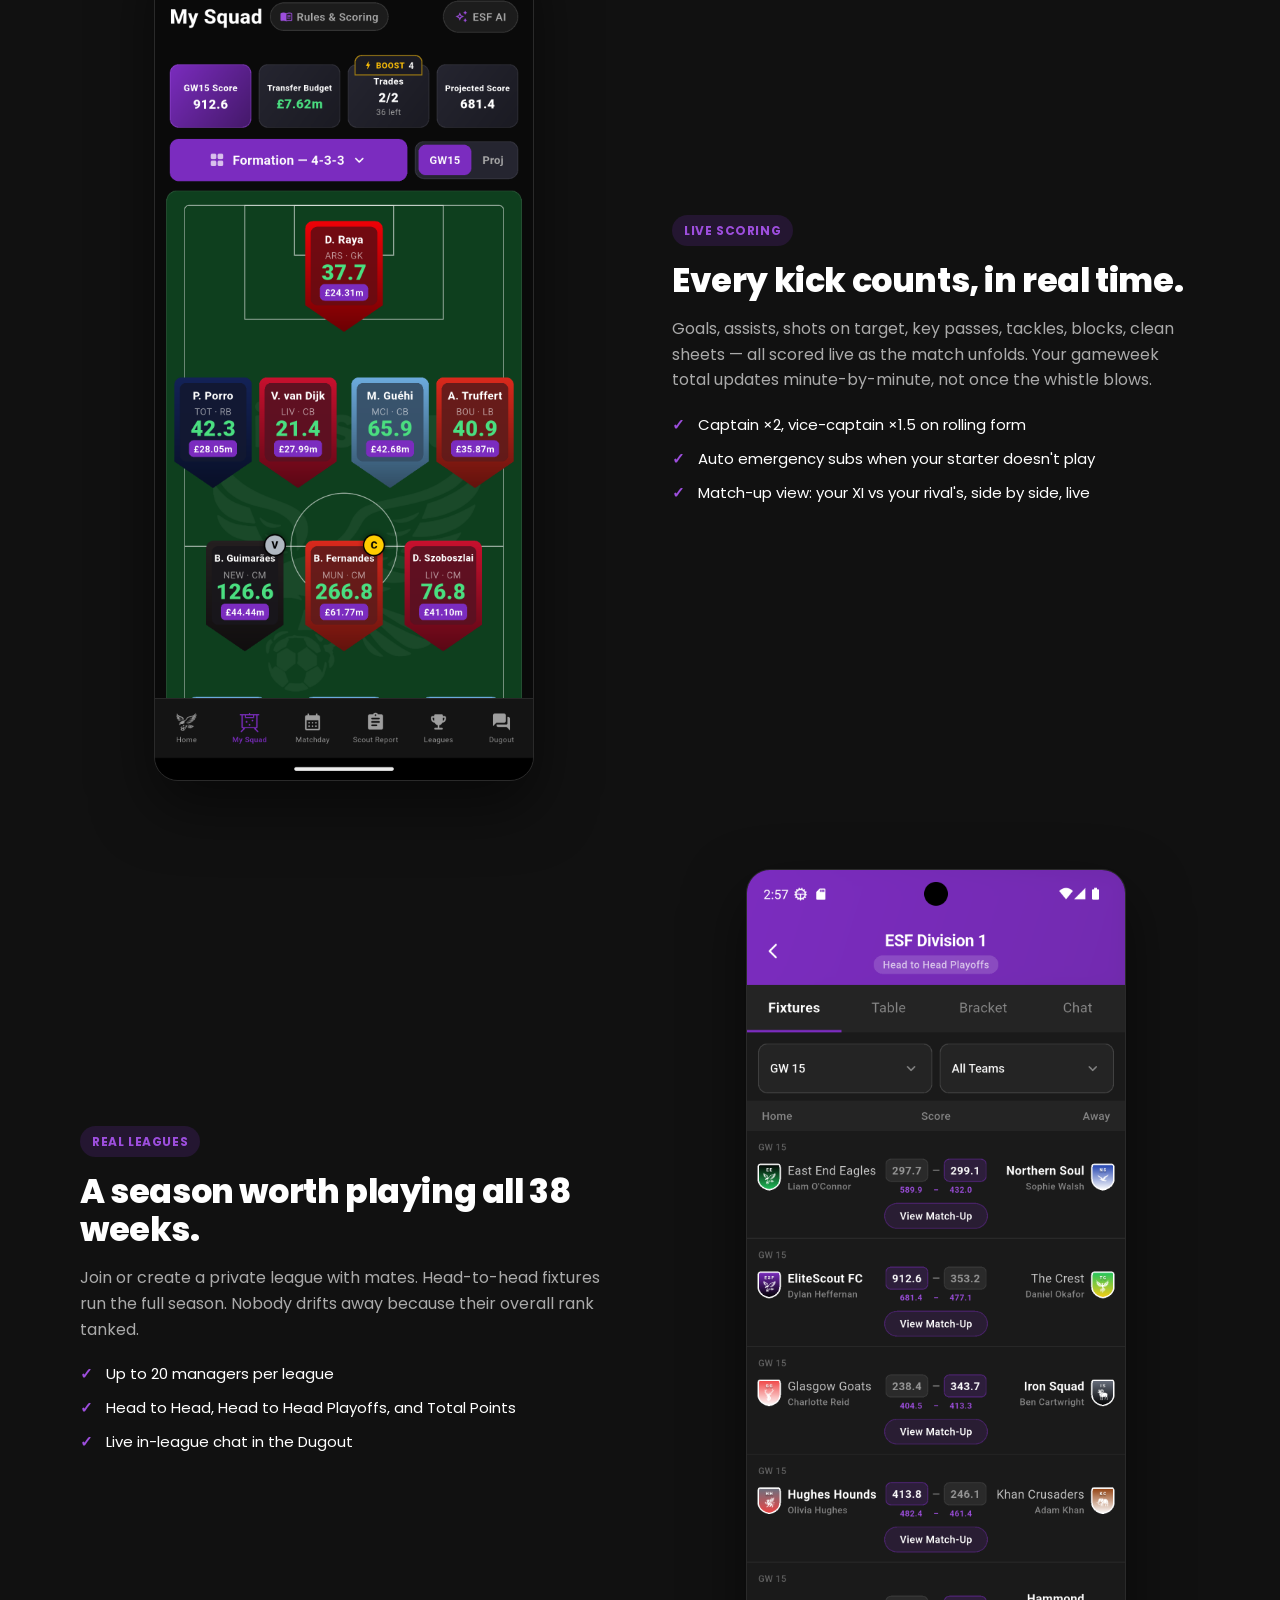
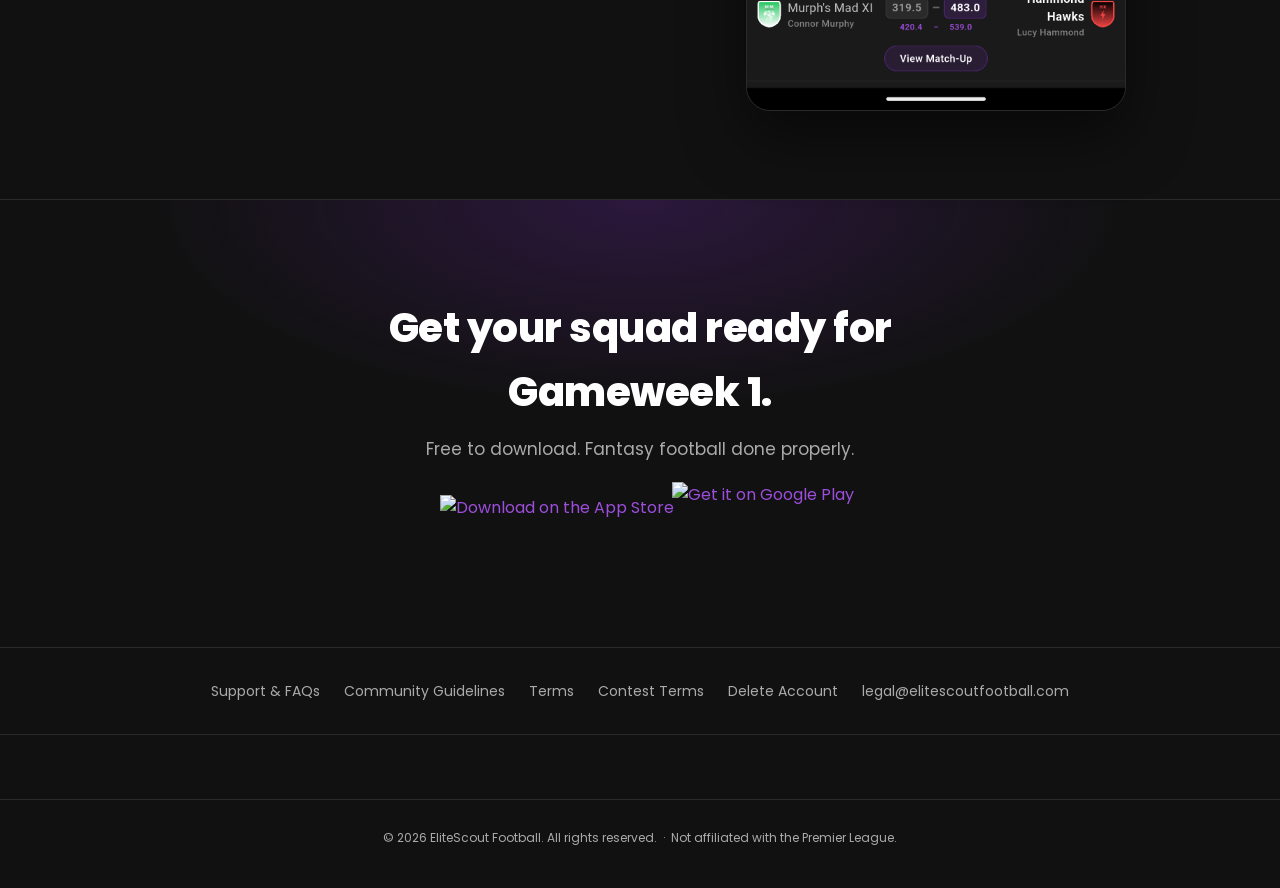
==== commit 4ae19552: "Landing hero: FPL-curiosity headline, drop wordmark Continue the promise from the paid X post ("Curi" ====
--- a/index.html
+++ b/index.html
@@ -12,6 +12,9 @@
 <meta property="og:type" content="website">
 <meta property="og:url" content="https://elitescoutfootball.com/">
 <meta name="twitter:card" content="summary_large_image">
+
+<!-- Apple Smart App Banner — OS-rendered, bypasses in-app WebView sandboxes -->
+<meta name="apple-itunes-app" content="app-id=6772890701">
 
 <link rel="preconnect" href="https://fonts.googleapis.com">
 <link rel="preconnect" href="https://fonts.gstatic.com" crossorigin>
@@ -88,13 +91,10 @@
 <section class="hero">
   <div class="hero-inner">
     <div class="hero-copy">
-      <img src="/images/elitescout-wordmark.png?v=v7"
-           alt="EliteScout Football"
-           class="hero-wordmark">
-      <h1 class="hero-title">Fantasy football,<br><span class="grad">reinvented.</span></h1>
+      <h1 class="hero-title">How would your FPL XI score across <span class="grad">24 stat lines?</span></h1>
       <p class="hero-lede">
-        Real positions. Prices that rise and fall on form. Rewards for backing the players nobody else will.
-        Fantasy football with the depth the die-hards have been asking for.
+        Rebuild your team in EliteScout and find out. Tackles, key passes, interceptions, saves — every action counts.
+        Same players. Deeper game. Free to play.
       </p>
       <div class="store-row">
         <a class="store-badge" href="https://apps.apple.com/us/app/elitescout-fantasy-football/id6772890701" aria-label="Download on the App Store">
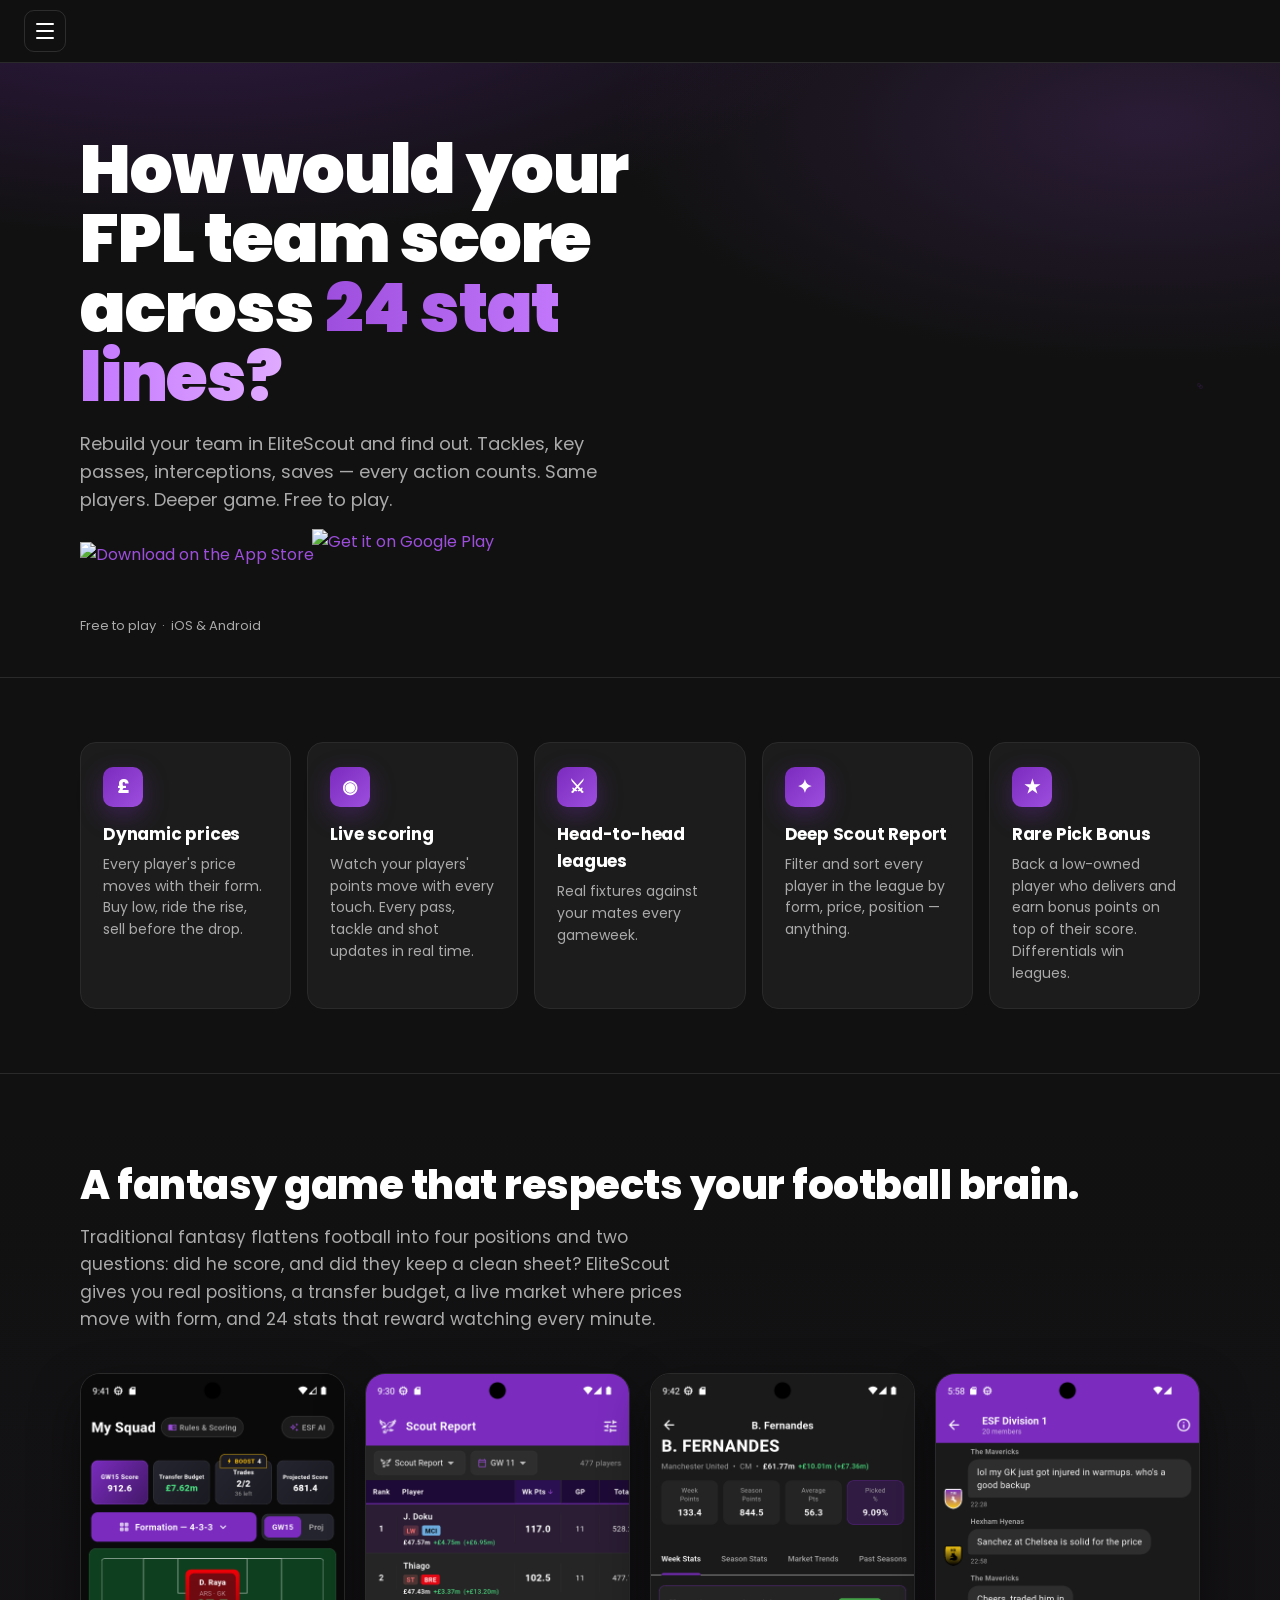
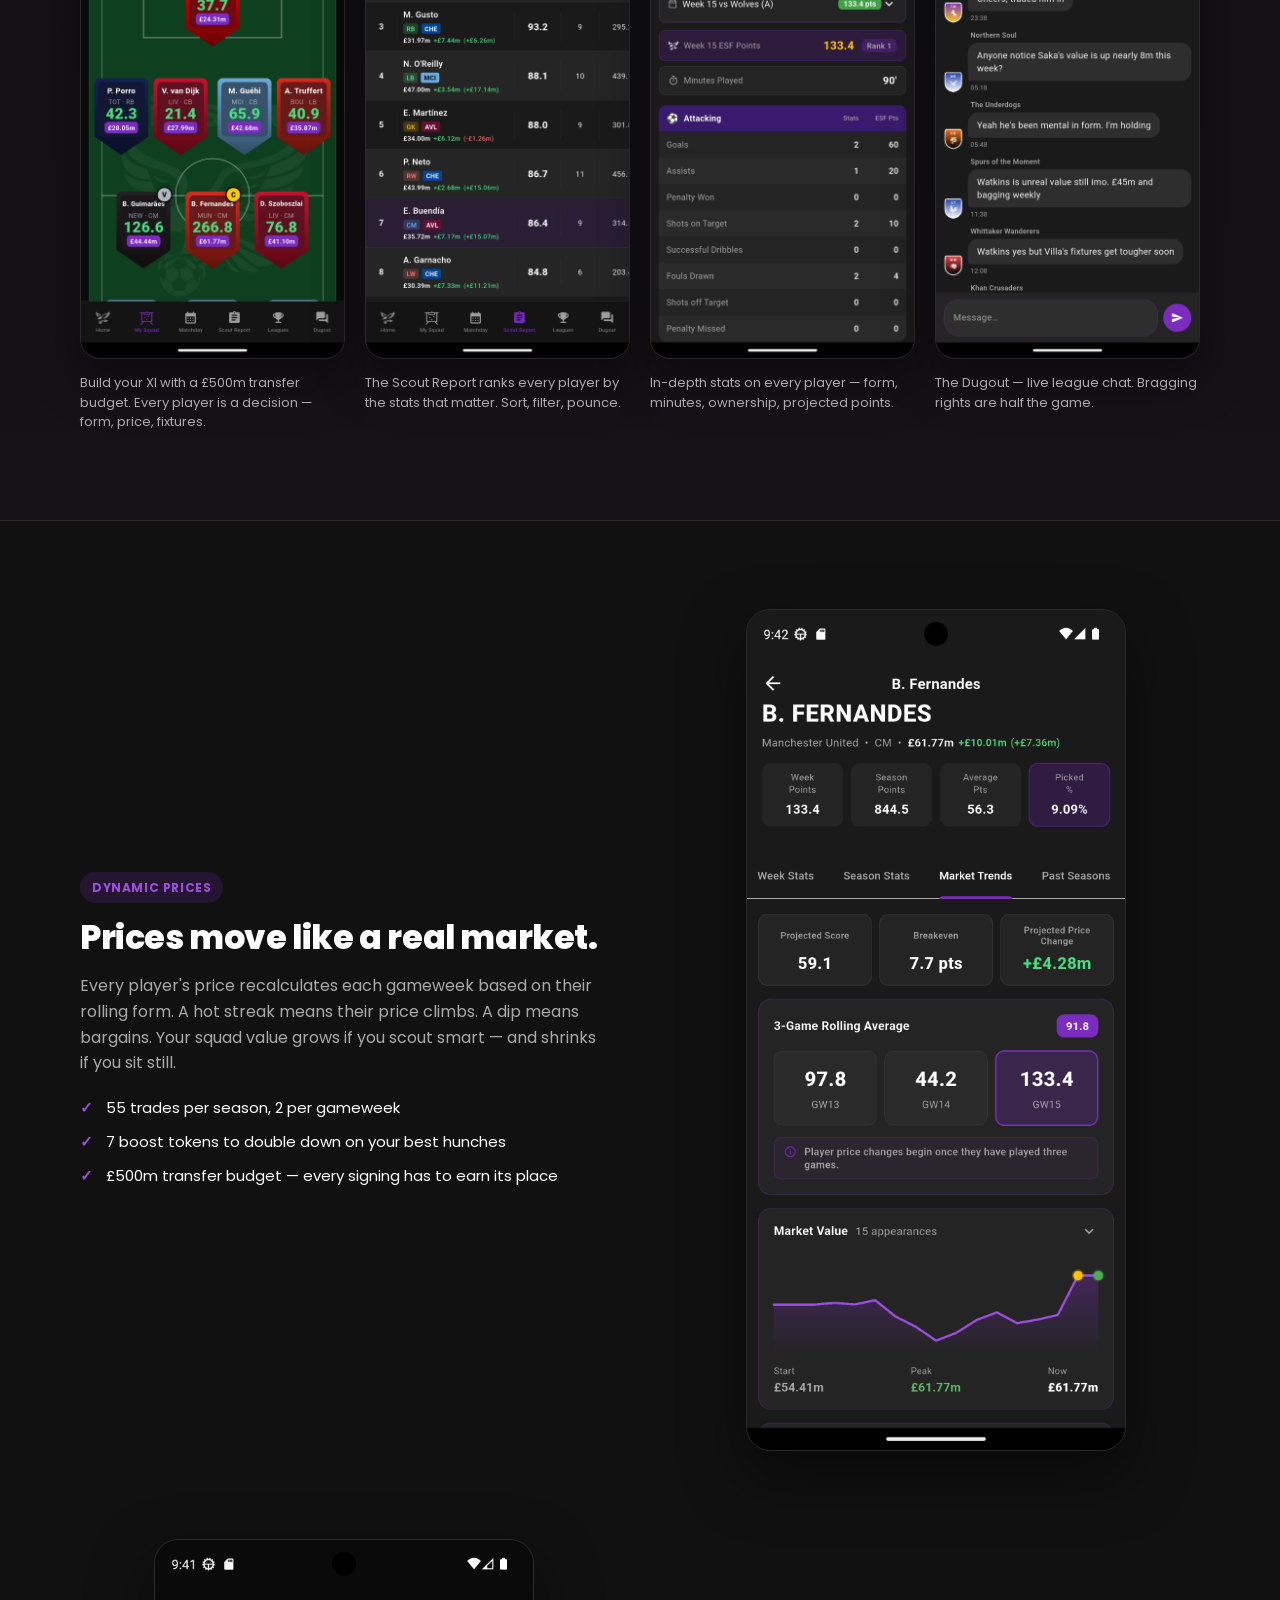
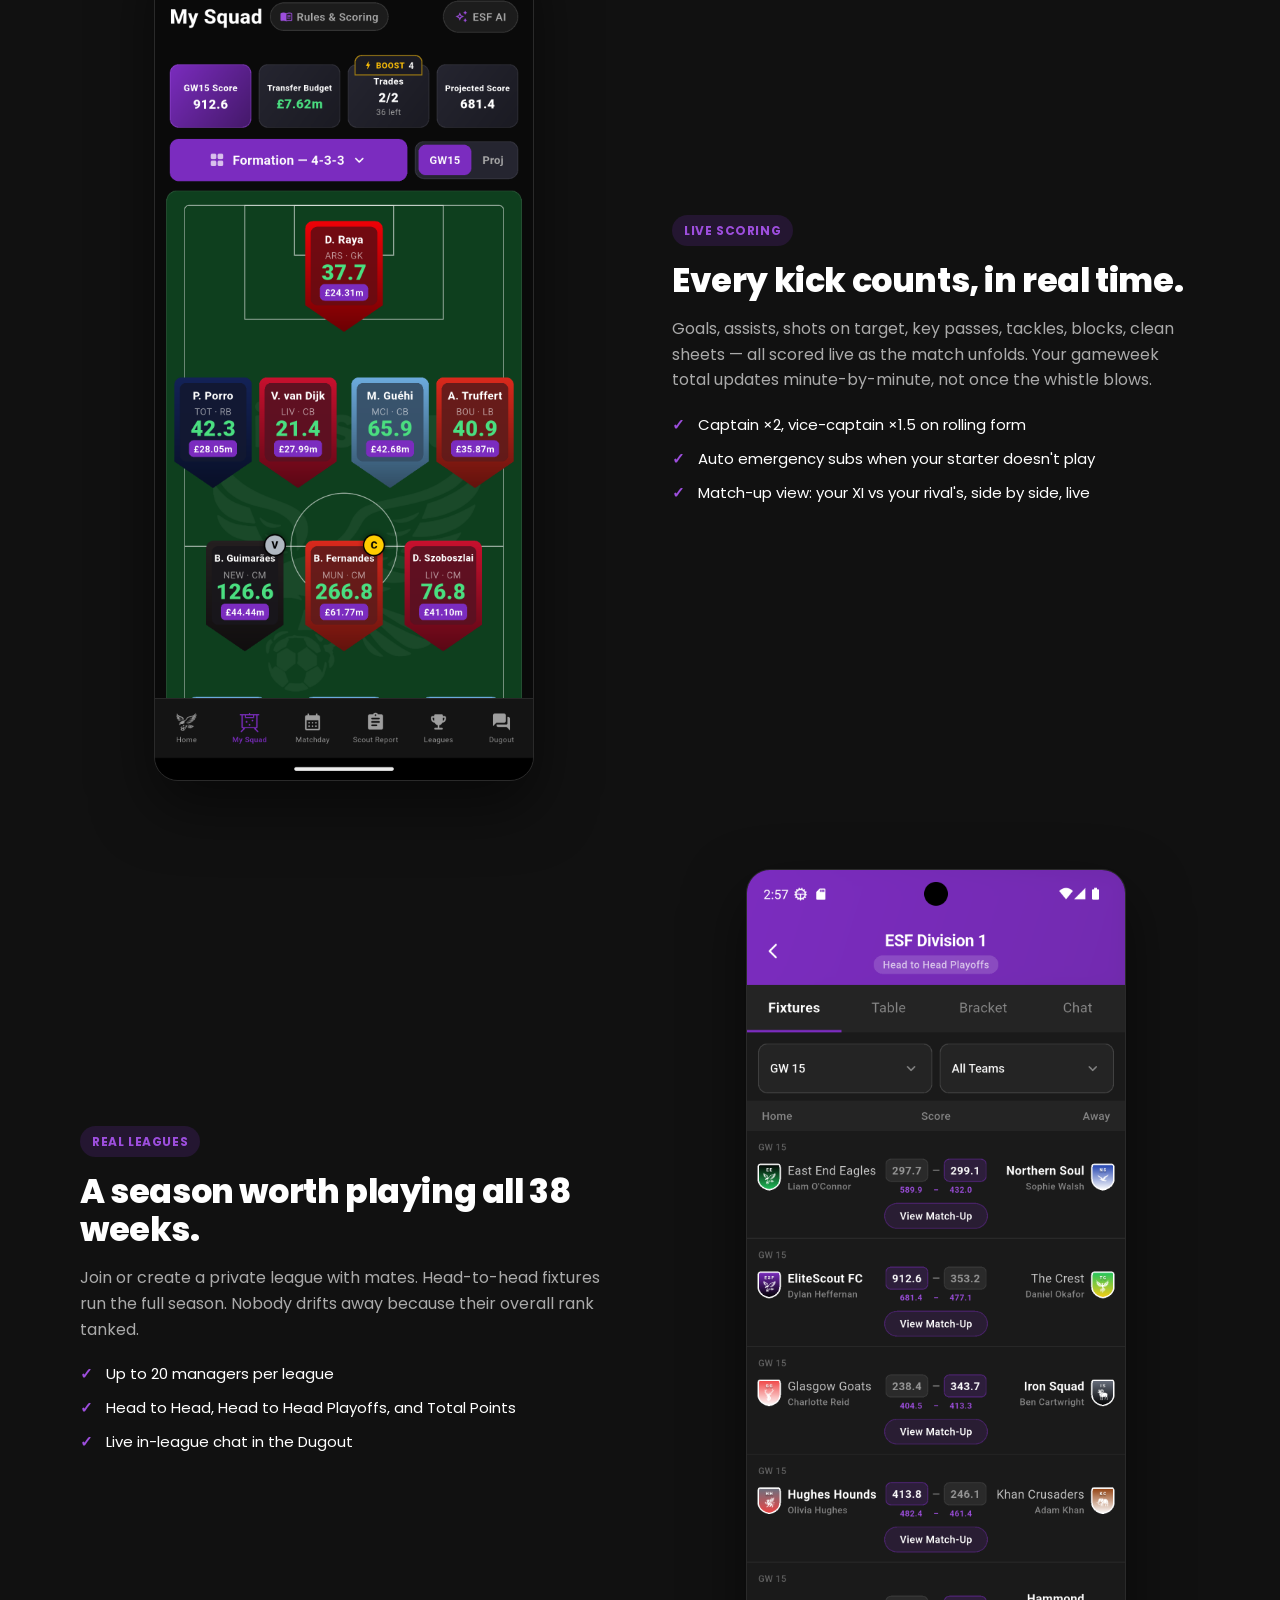
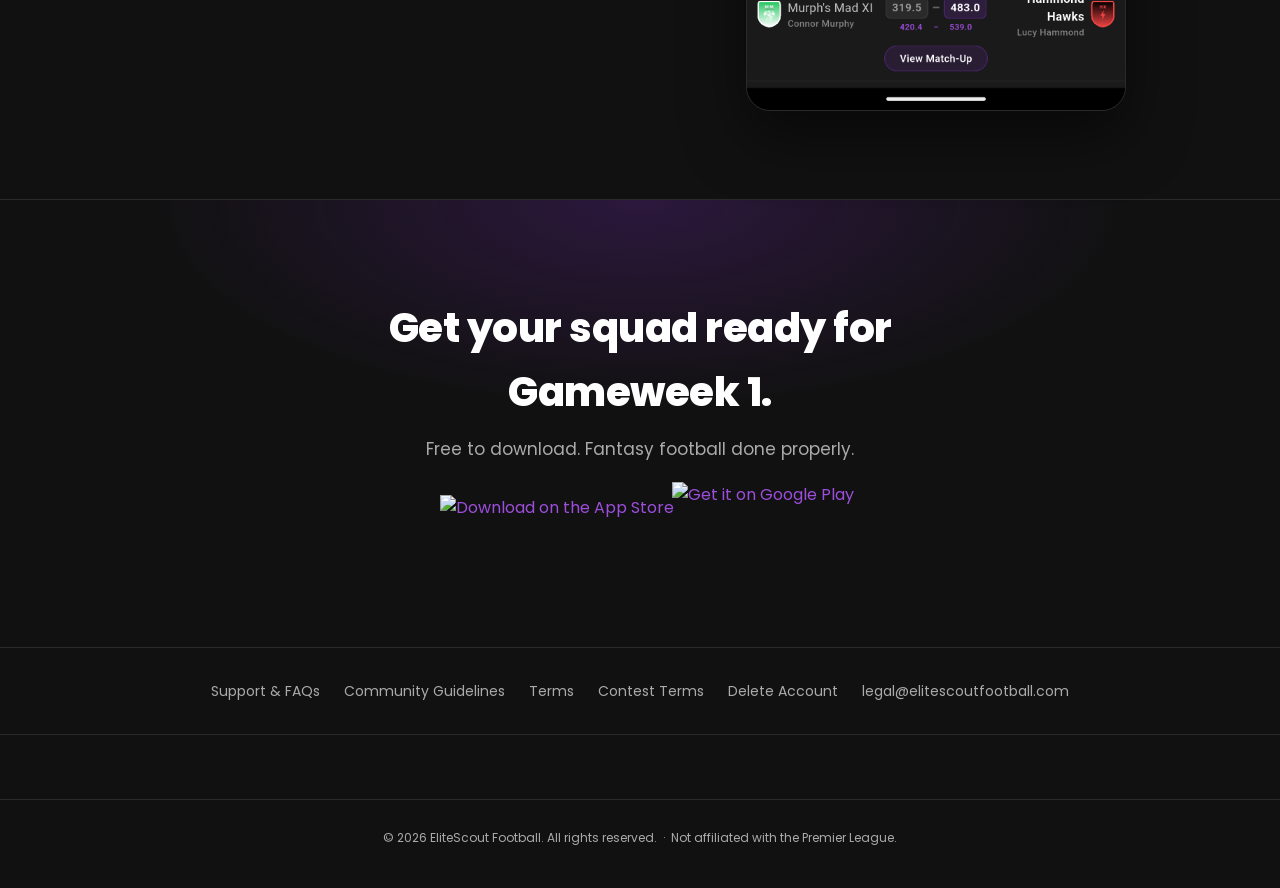
==== commit 6677f1cb: "Landing hero: "XI" → "team" Co-Authored-By: Claude Opus 4.7 <noreply@anthropic.com>" ====
--- a/index.html
+++ b/index.html
@@ -91,7 +91,7 @@
 <section class="hero">
   <div class="hero-inner">
     <div class="hero-copy">
-      <h1 class="hero-title">How would your FPL XI score across <span class="grad">24 stat lines?</span></h1>
+      <h1 class="hero-title">How would your FPL team score across <span class="grad">24 stat lines?</span></h1>
       <p class="hero-lede">
         Rebuild your team in EliteScout and find out. Tackles, key passes, interceptions, saves — every action counts.
         Same players. Deeper game. Free to play.
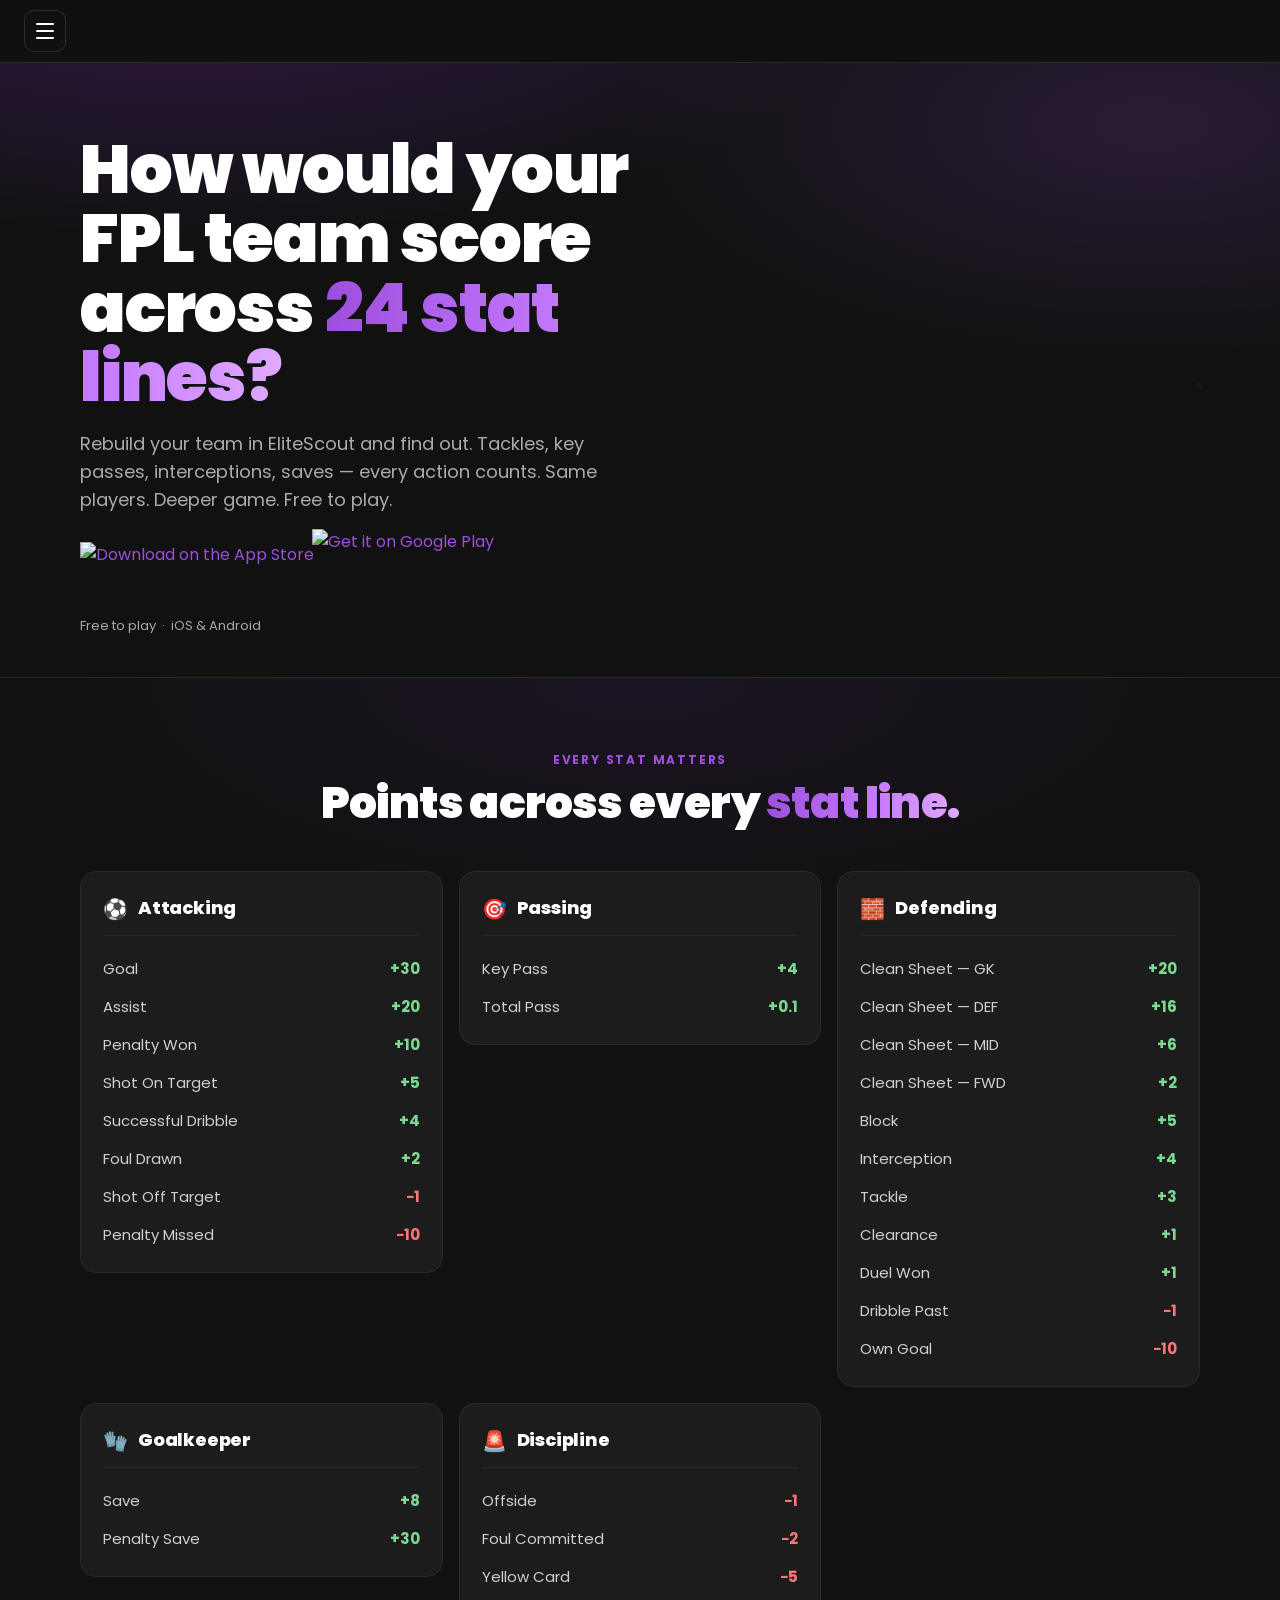
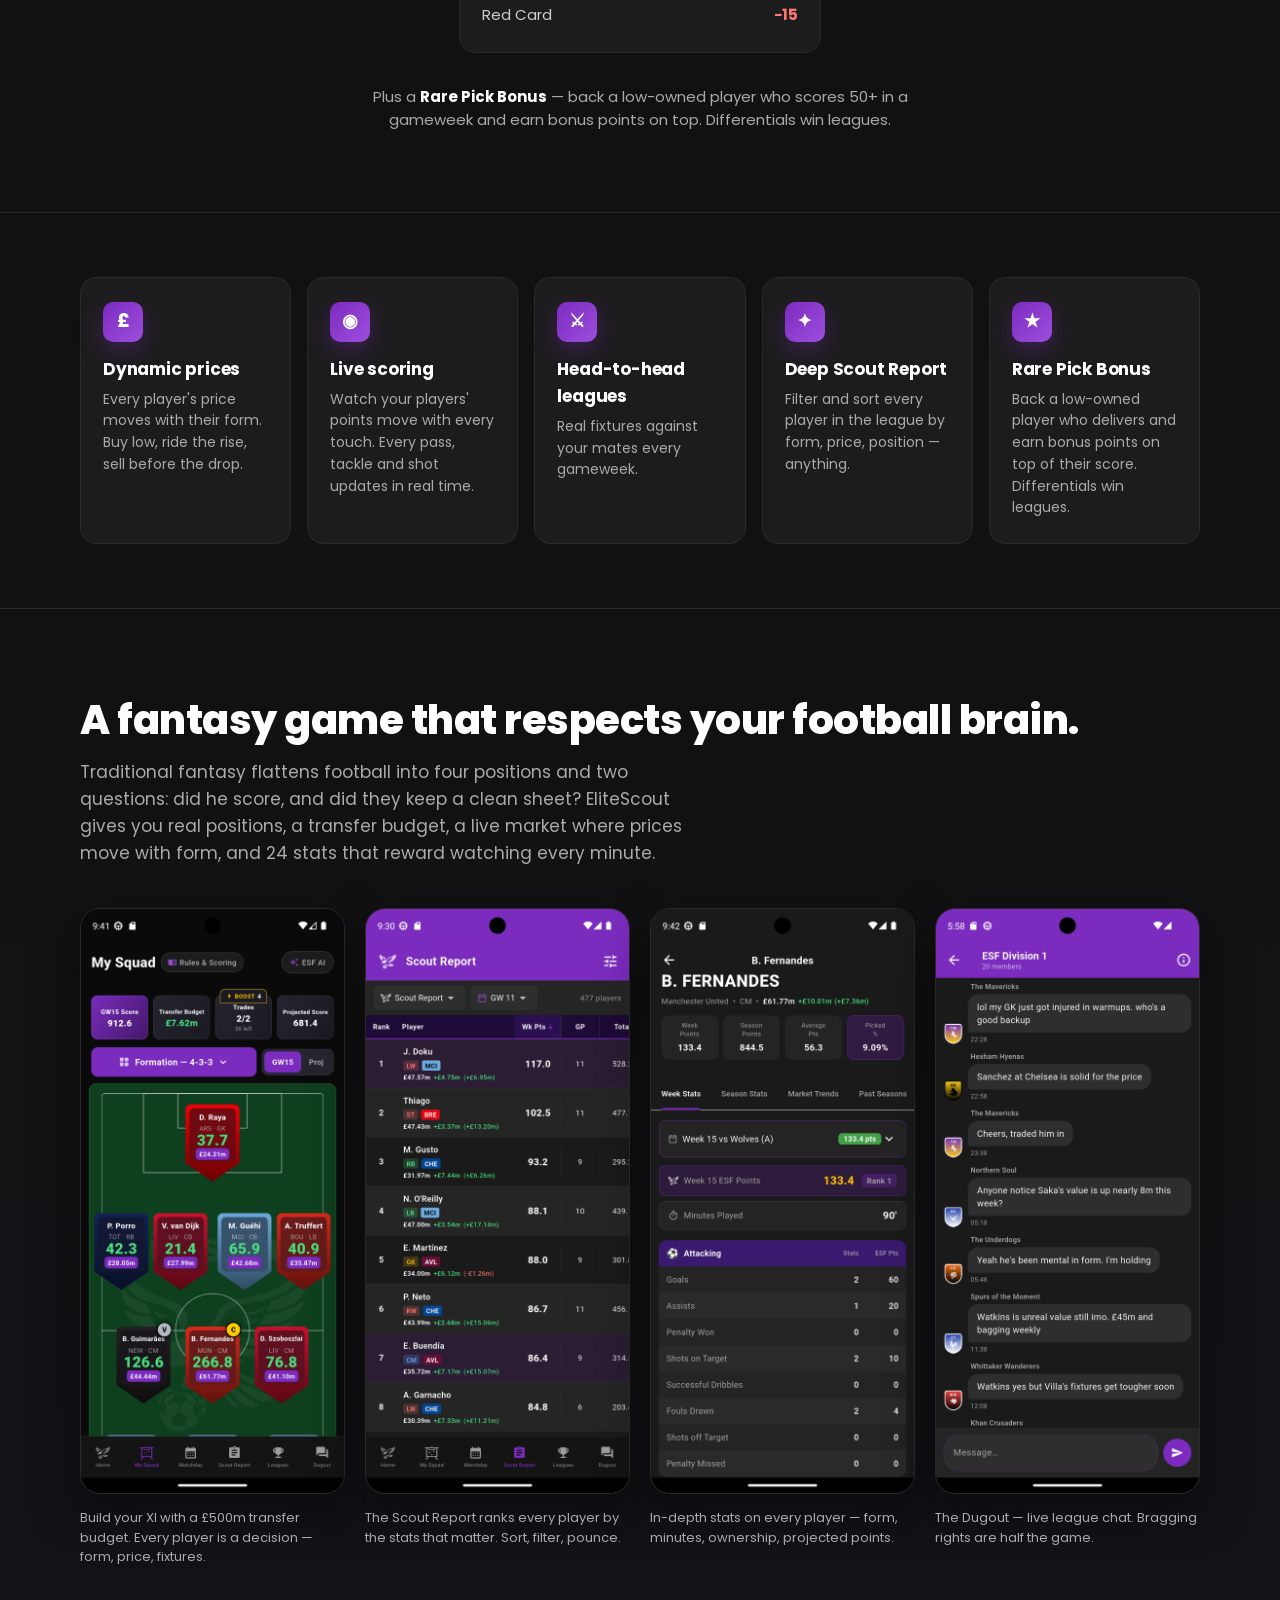
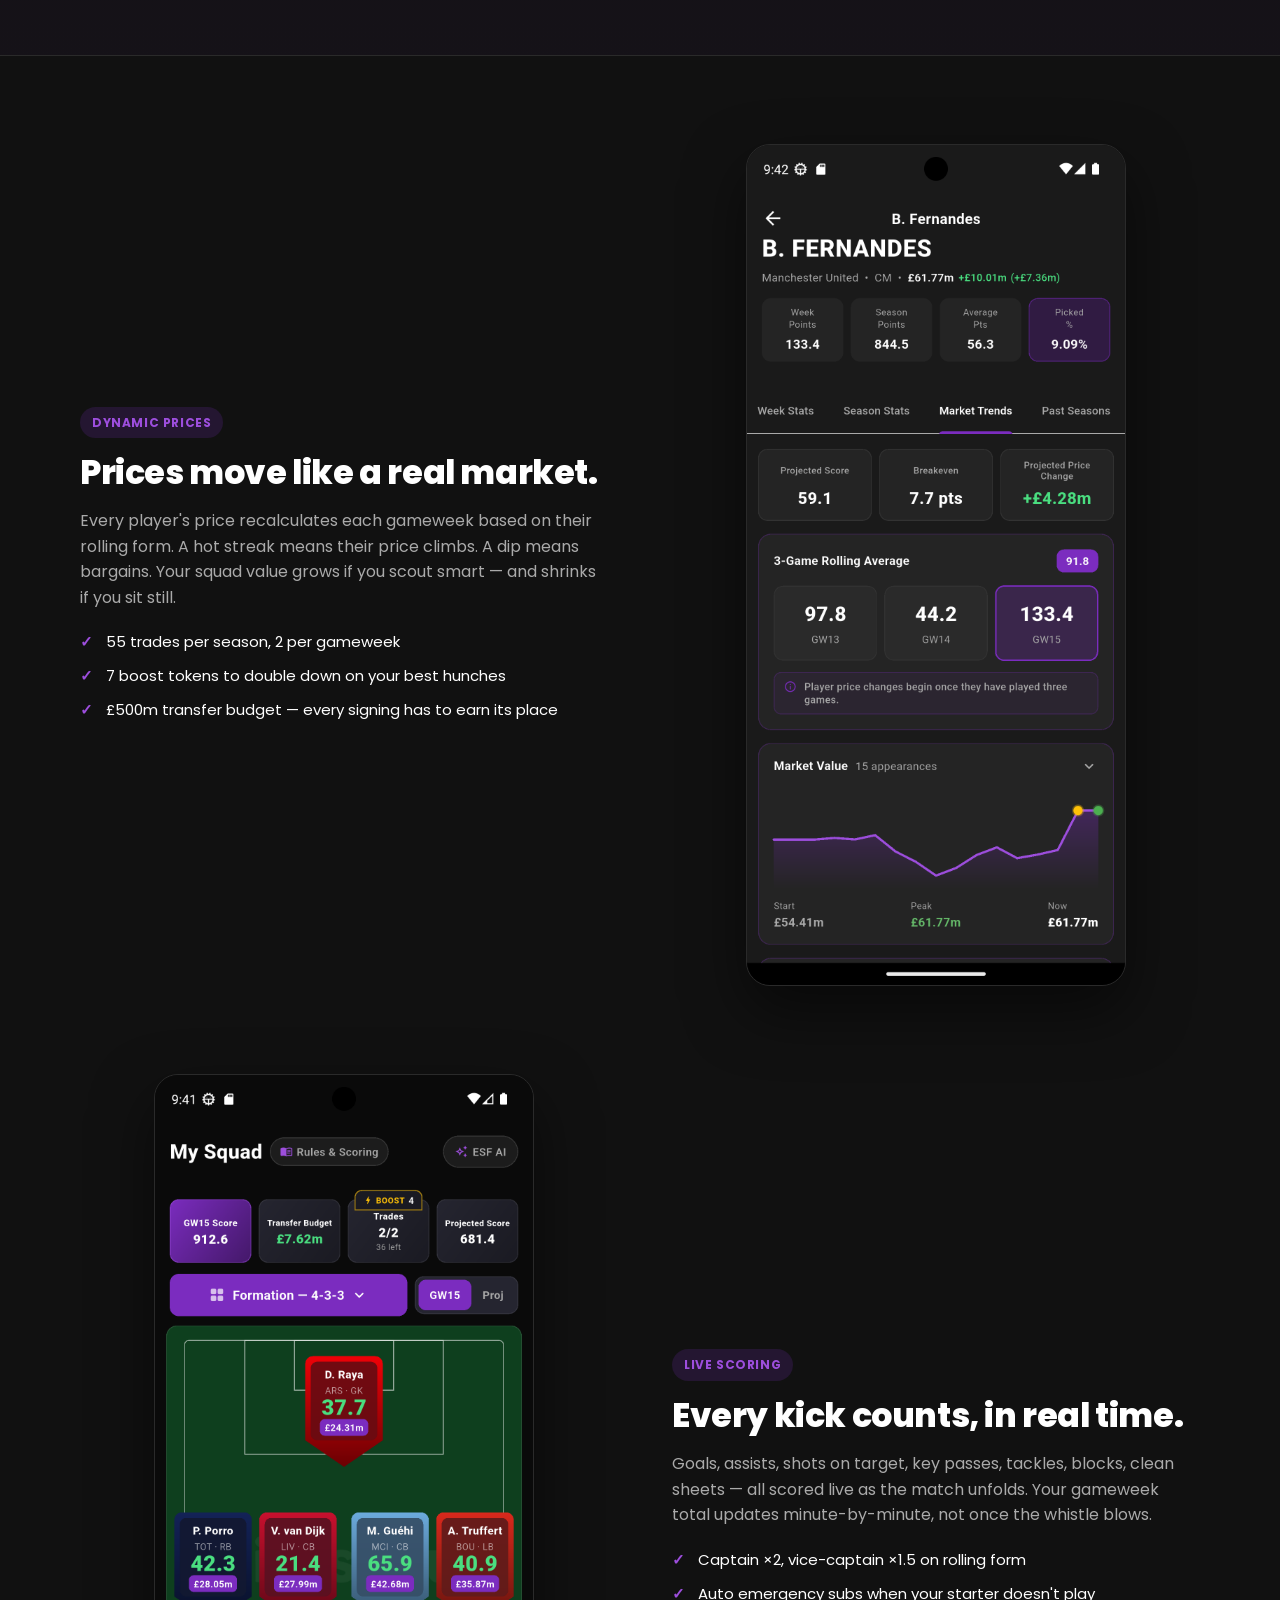
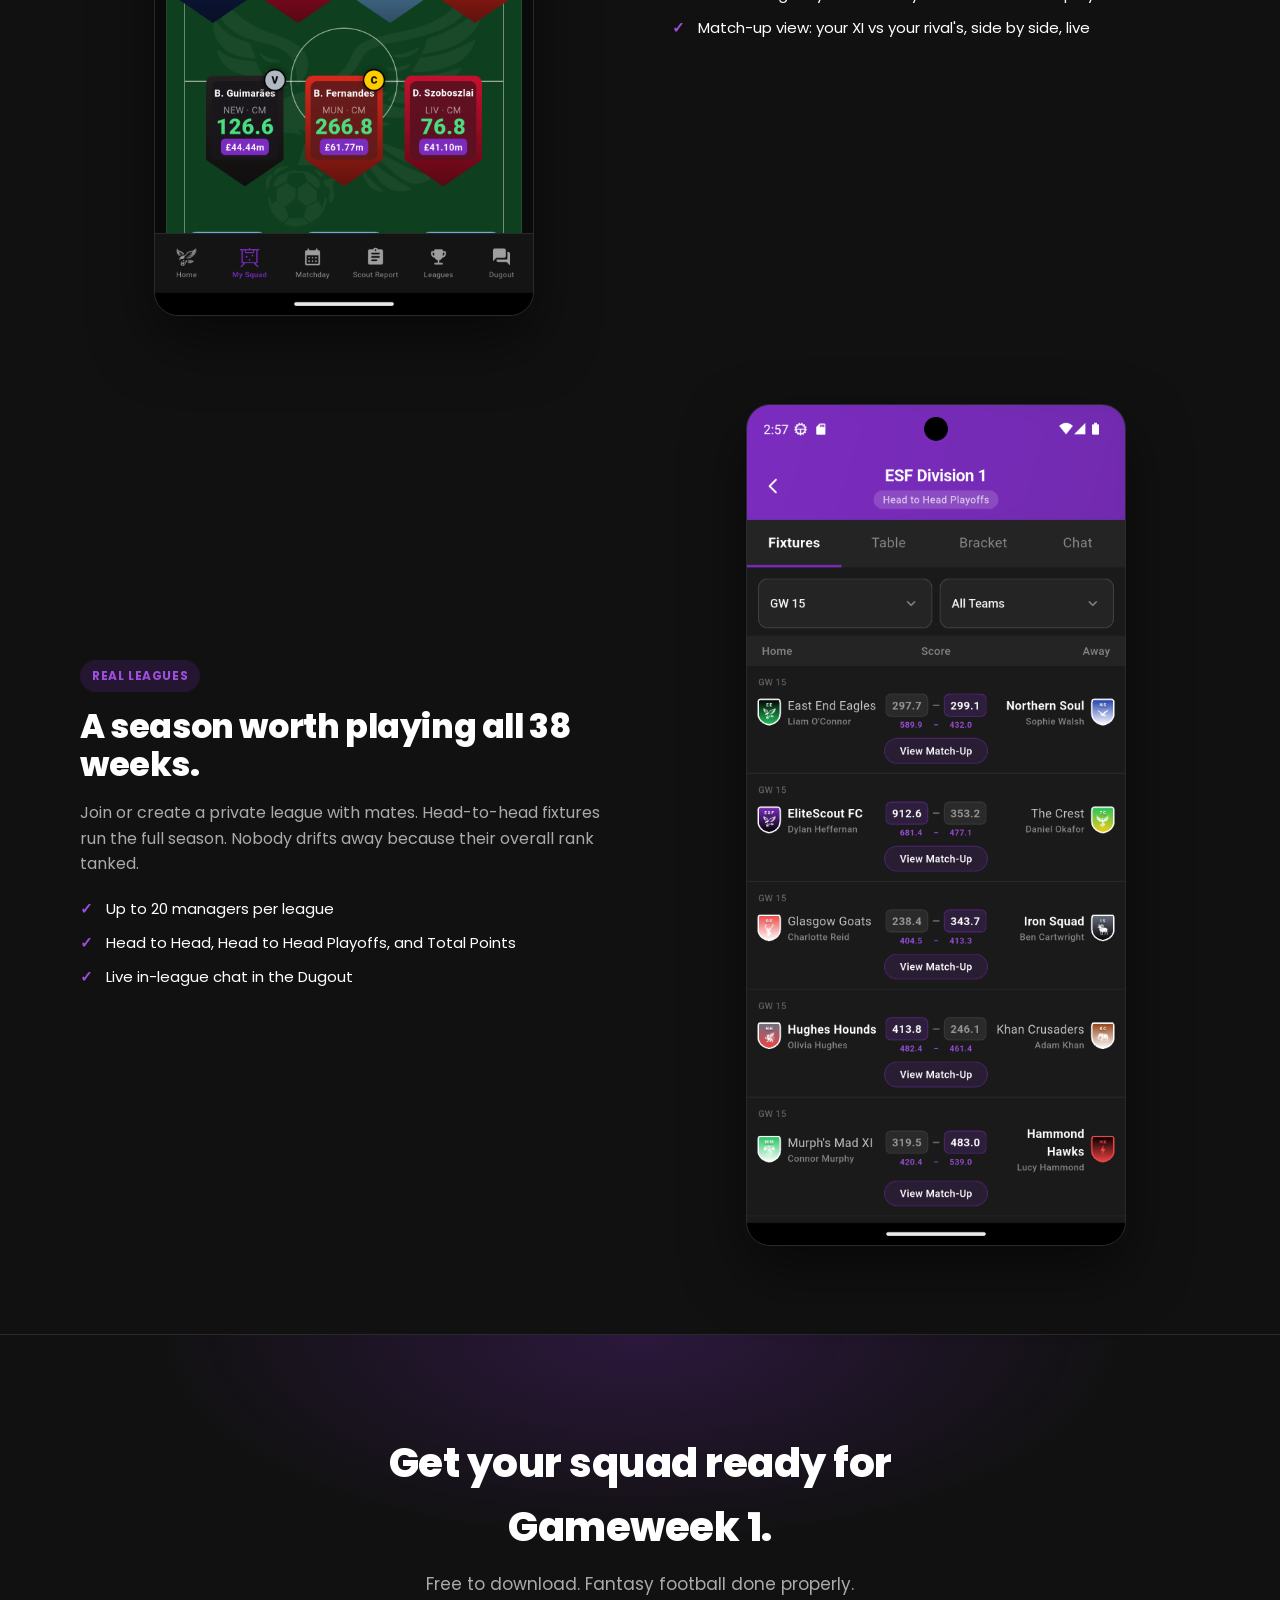
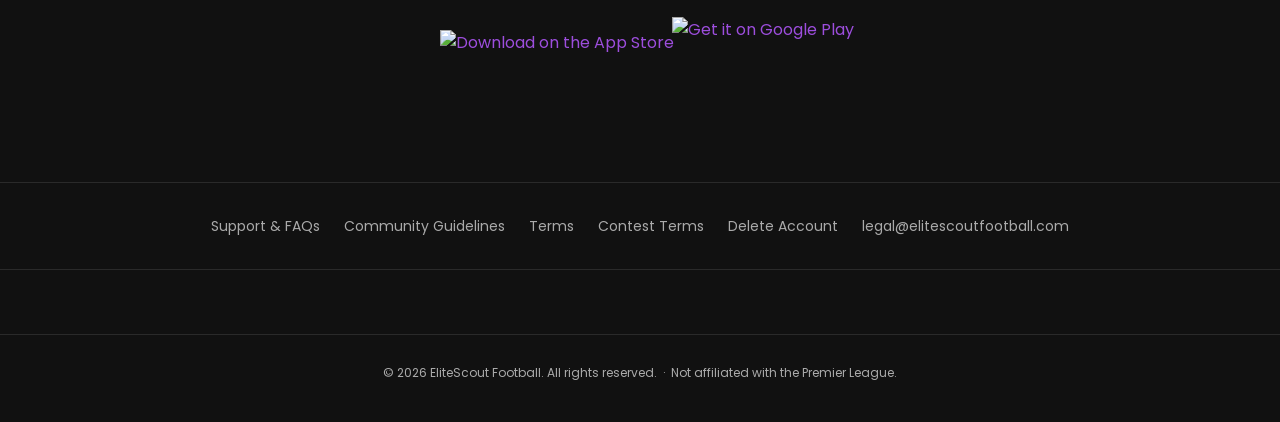
==== commit ea324f47: "Landing: add scoring breakdown section Five cards mirroring the social carousel — Attacking, Passing" ====
--- a/index.html
+++ b/index.html
@@ -114,6 +114,92 @@
   </div>
 </section>
 
+<!-- SCORING BREAKDOWN ====================================== -->
+<section class="scoring">
+  <div class="scoring-inner">
+    <p class="scoring-eyebrow">Every stat matters</p>
+    <h2 class="scoring-title">Points across every <span class="grad">stat line.</span></h2>
+
+    <div class="scoring-grid">
+
+      <div class="score-card">
+        <div class="score-card-head">
+          <span class="score-icon">⚽</span>
+          <h3>Attacking</h3>
+        </div>
+        <ul class="score-list">
+          <li><span>Goal</span><b class="pos">+30</b></li>
+          <li><span>Assist</span><b class="pos">+20</b></li>
+          <li><span>Penalty Won</span><b class="pos">+10</b></li>
+          <li><span>Shot On Target</span><b class="pos">+5</b></li>
+          <li><span>Successful Dribble</span><b class="pos">+4</b></li>
+          <li><span>Foul Drawn</span><b class="pos">+2</b></li>
+          <li><span>Shot Off Target</span><b class="neg">−1</b></li>
+          <li><span>Penalty Missed</span><b class="neg">−10</b></li>
+        </ul>
+      </div>
+
+      <div class="score-card">
+        <div class="score-card-head">
+          <span class="score-icon">🎯</span>
+          <h3>Passing</h3>
+        </div>
+        <ul class="score-list">
+          <li><span>Key Pass</span><b class="pos">+4</b></li>
+          <li><span>Total Pass</span><b class="pos">+0.1</b></li>
+        </ul>
+      </div>
+
+      <div class="score-card">
+        <div class="score-card-head">
+          <span class="score-icon">🧱</span>
+          <h3>Defending</h3>
+        </div>
+        <ul class="score-list">
+          <li><span>Clean Sheet — GK</span><b class="pos">+20</b></li>
+          <li><span>Clean Sheet — DEF</span><b class="pos">+16</b></li>
+          <li><span>Clean Sheet — MID</span><b class="pos">+6</b></li>
+          <li><span>Clean Sheet — FWD</span><b class="pos">+2</b></li>
+          <li><span>Block</span><b class="pos">+5</b></li>
+          <li><span>Interception</span><b class="pos">+4</b></li>
+          <li><span>Tackle</span><b class="pos">+3</b></li>
+          <li><span>Clearance</span><b class="pos">+1</b></li>
+          <li><span>Duel Won</span><b class="pos">+1</b></li>
+          <li><span>Dribble Past</span><b class="neg">−1</b></li>
+          <li><span>Own Goal</span><b class="neg">−10</b></li>
+        </ul>
+      </div>
+
+      <div class="score-card">
+        <div class="score-card-head">
+          <span class="score-icon">🧤</span>
+          <h3>Goalkeeper</h3>
+        </div>
+        <ul class="score-list">
+          <li><span>Save</span><b class="pos">+8</b></li>
+          <li><span>Penalty Save</span><b class="pos">+30</b></li>
+        </ul>
+      </div>
+
+      <div class="score-card">
+        <div class="score-card-head">
+          <span class="score-icon">🚨</span>
+          <h3>Discipline</h3>
+        </div>
+        <ul class="score-list">
+          <li><span>Offside</span><b class="neg">−1</b></li>
+          <li><span>Foul Committed</span><b class="neg">−2</b></li>
+          <li><span>Yellow Card</span><b class="neg">−5</b></li>
+          <li><span>Red Card</span><b class="neg">−15</b></li>
+        </ul>
+      </div>
+
+    </div>
+
+    <p class="scoring-footnote">Plus a <b>Rare Pick Bonus</b> — back a low-owned player who scores 50+ in a gameweek and earn bonus points on top. Differentials win leagues.</p>
+  </div>
+</section>
+
 <!-- FEATURE STRIP ========================================== -->
 <section class="features">
   <div class="features-inner">
--- a/style.css
+++ b/style.css
@@ -361,6 +361,86 @@
   .hero-shot { max-width: 420px; margin: 0 auto; }
 }
 
+/* ---------- Scoring breakdown ---------- */
+.scoring {
+  padding: 72px 24px 80px;
+  background:
+    radial-gradient(1000px 400px at 50% 0%, rgba(123, 44, 191, 0.10), transparent 60%),
+    var(--bg);
+  border-bottom: 1px solid var(--border);
+}
+.scoring-inner { max-width: 1120px; margin: 0 auto; }
+.scoring-eyebrow {
+  font-size: 12px;
+  text-transform: uppercase;
+  letter-spacing: 1.8px;
+  color: var(--purple-light);
+  font-weight: 700;
+  margin: 0 0 10px;
+  text-align: center;
+}
+.scoring-title {
+  font-size: clamp(28px, 3.6vw, 44px);
+  font-weight: 900;
+  letter-spacing: -0.8px;
+  text-align: center;
+  margin: 0 0 44px;
+  line-height: 1.1;
+}
+.scoring-grid {
+  display: grid;
+  grid-template-columns: repeat(auto-fit, minmax(280px, 1fr));
+  gap: 16px;
+  align-items: start;
+}
+.score-card {
+  background: var(--surface);
+  border: 1px solid var(--border);
+  border-radius: 16px;
+  padding: 22px 22px 18px;
+}
+.score-card-head {
+  display: flex;
+  align-items: center;
+  gap: 10px;
+  margin: 0 0 14px;
+  padding-bottom: 12px;
+  border-bottom: 1px solid var(--border);
+}
+.score-card-head h3 {
+  margin: 0;
+  font-size: 18px;
+  font-weight: 800;
+  letter-spacing: -0.2px;
+}
+.score-icon { font-size: 20px; line-height: 1; }
+.score-list { list-style: none; padding: 0; margin: 0; }
+.score-list li {
+  display: flex;
+  align-items: baseline;
+  justify-content: space-between;
+  padding: 7px 0;
+  font-size: 15px;
+  color: var(--text);
+}
+.score-list li span { color: #cfcfcf; }
+.score-list li b {
+  font-weight: 700;
+  font-variant-numeric: tabular-nums;
+  font-size: 15px;
+}
+.score-list .pos { color: #7cd992; }
+.score-list .neg { color: #ff7676; }
+.scoring-footnote {
+  margin: 32px auto 0;
+  max-width: 620px;
+  text-align: center;
+  color: var(--text-secondary);
+  font-size: 15px;
+  line-height: 1.55;
+}
+.scoring-footnote b { color: var(--text); font-weight: 700; }
+
 /* ---------- Feature strip ---------- */
 .features { padding: 64px 24px; border-bottom: 1px solid var(--border); }
 .features-inner {
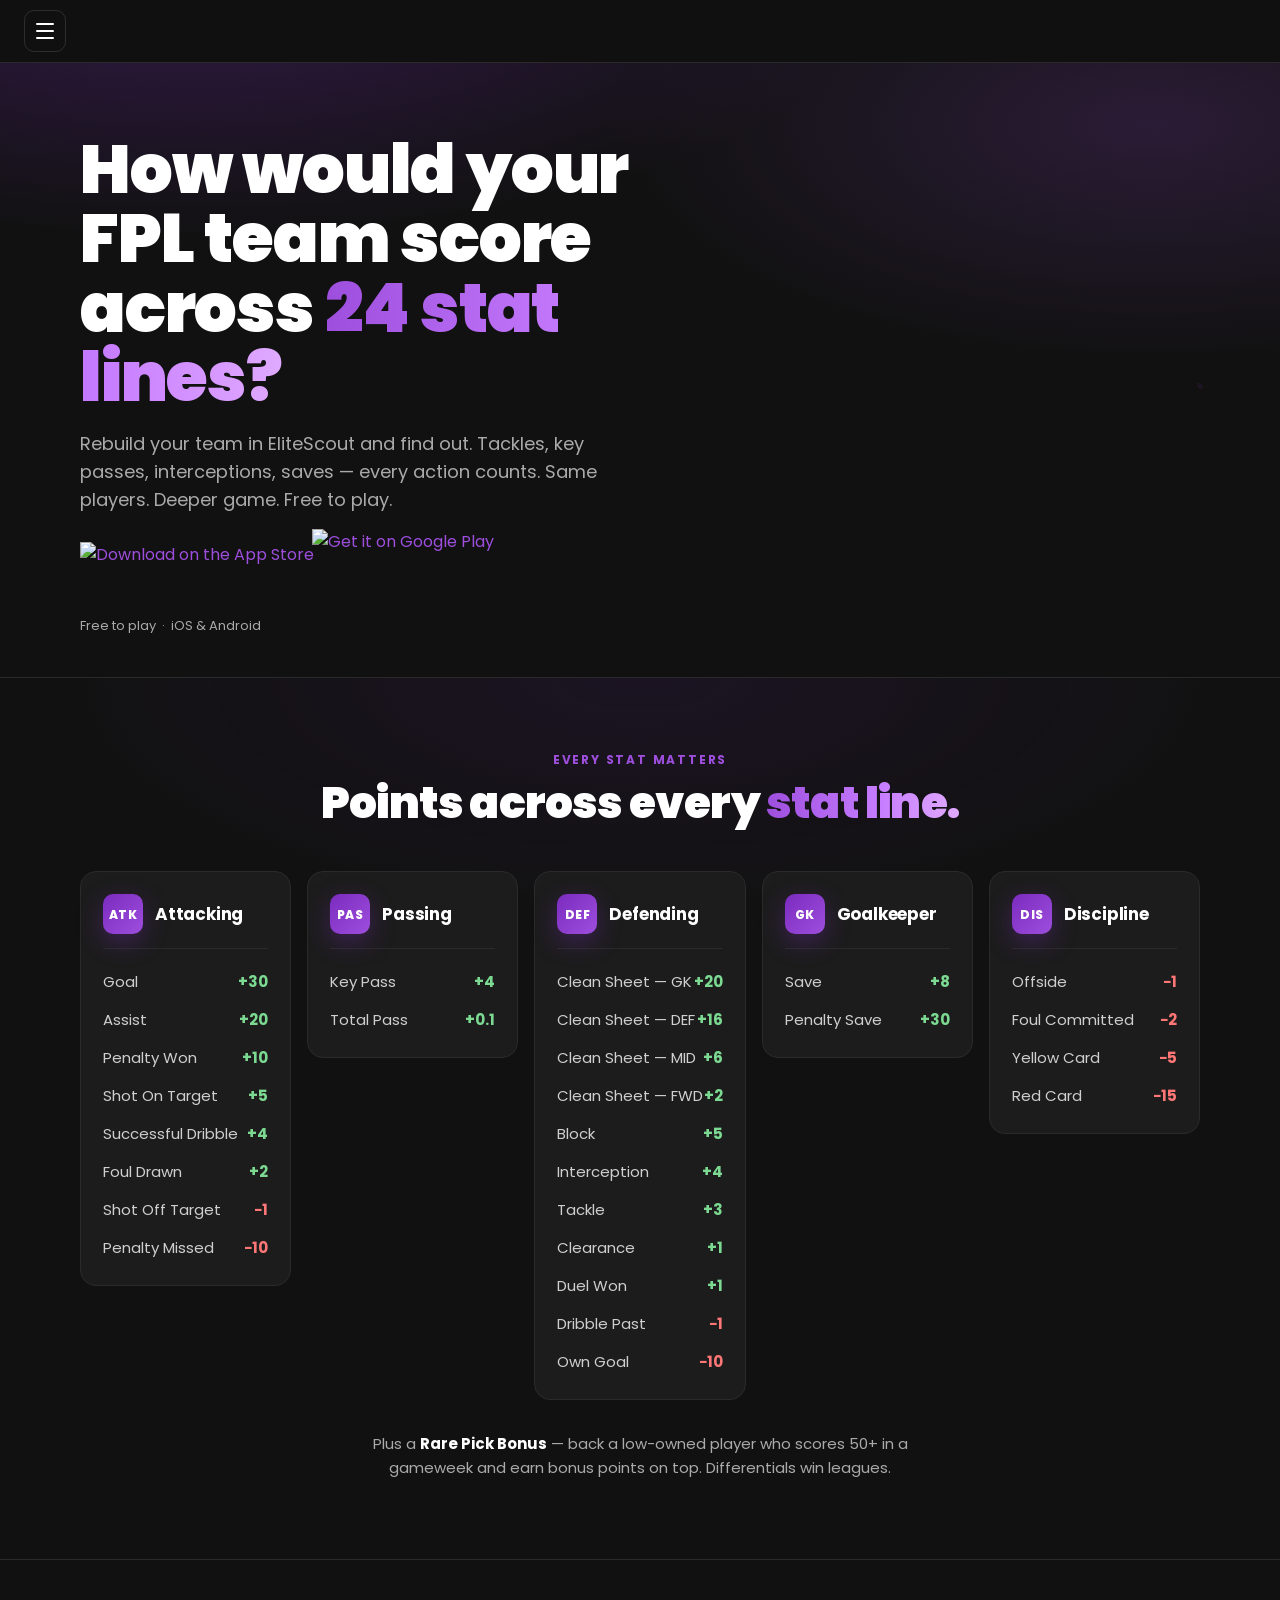
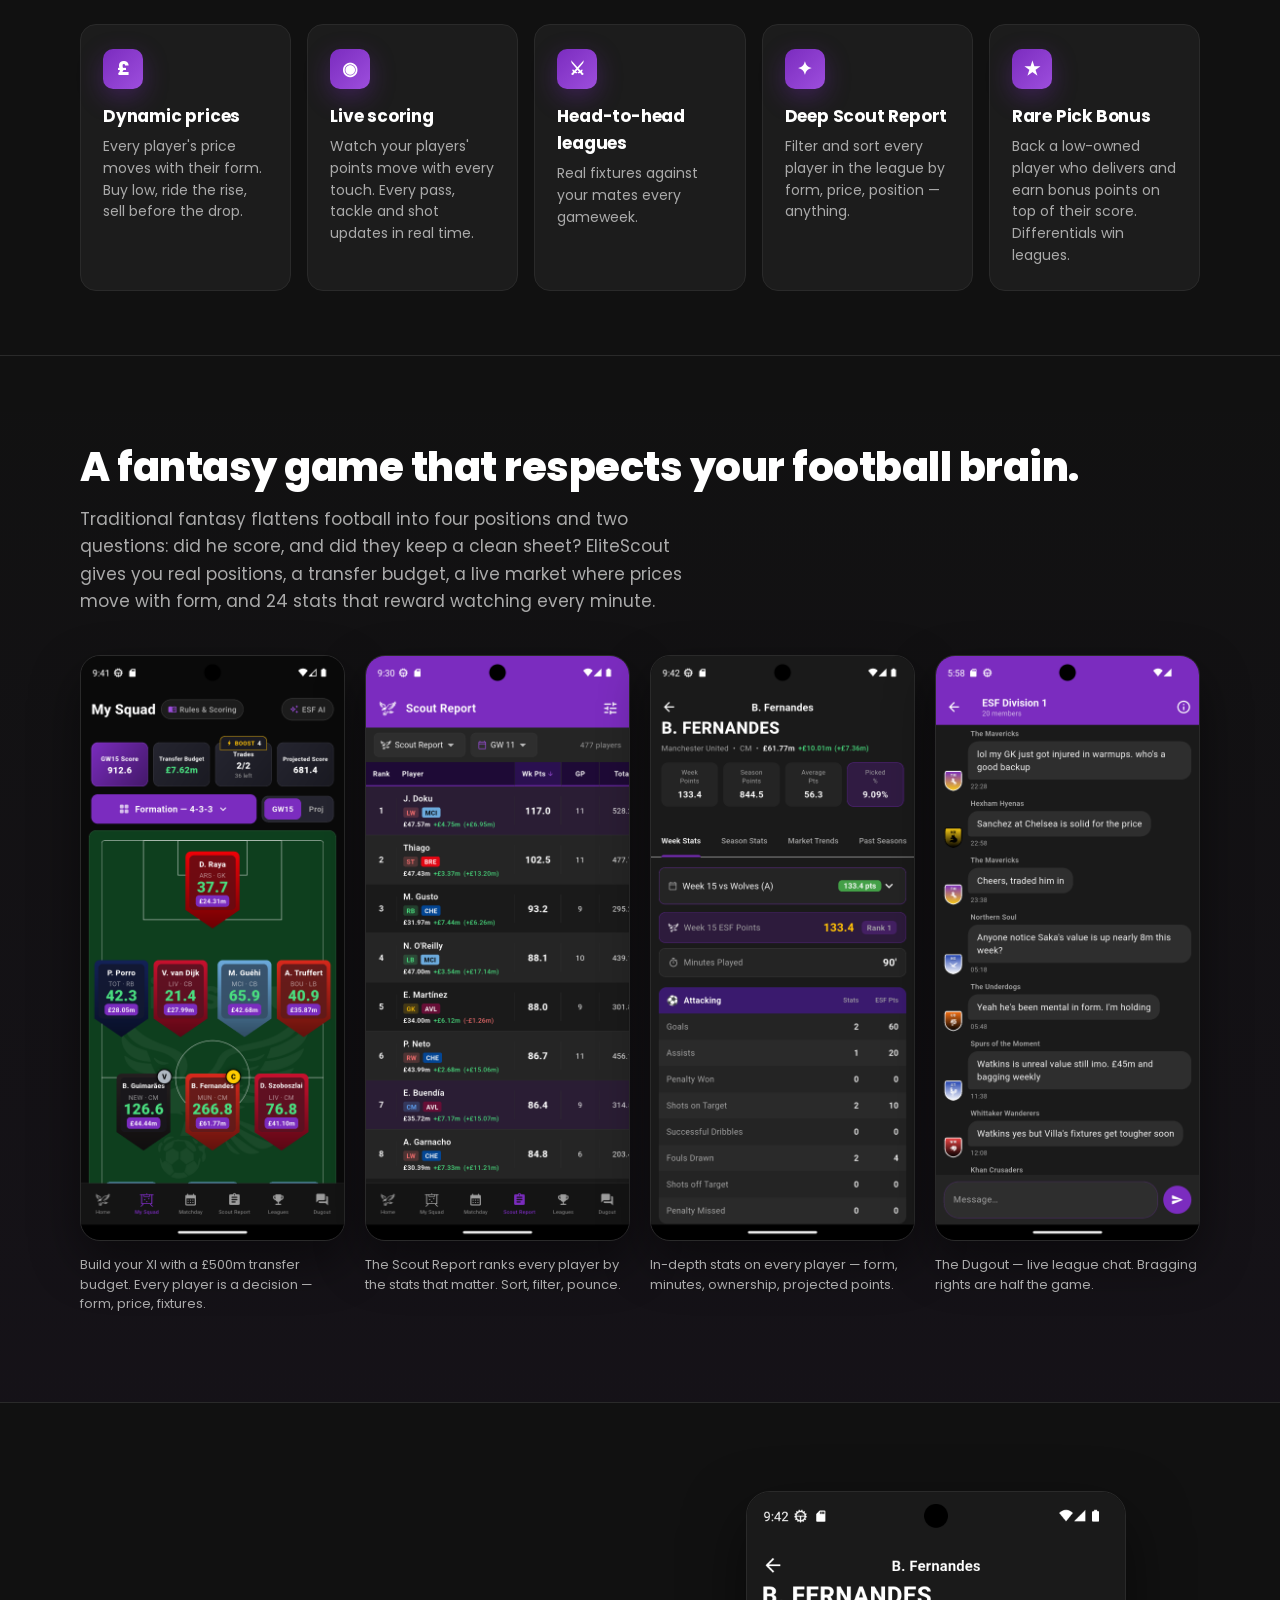
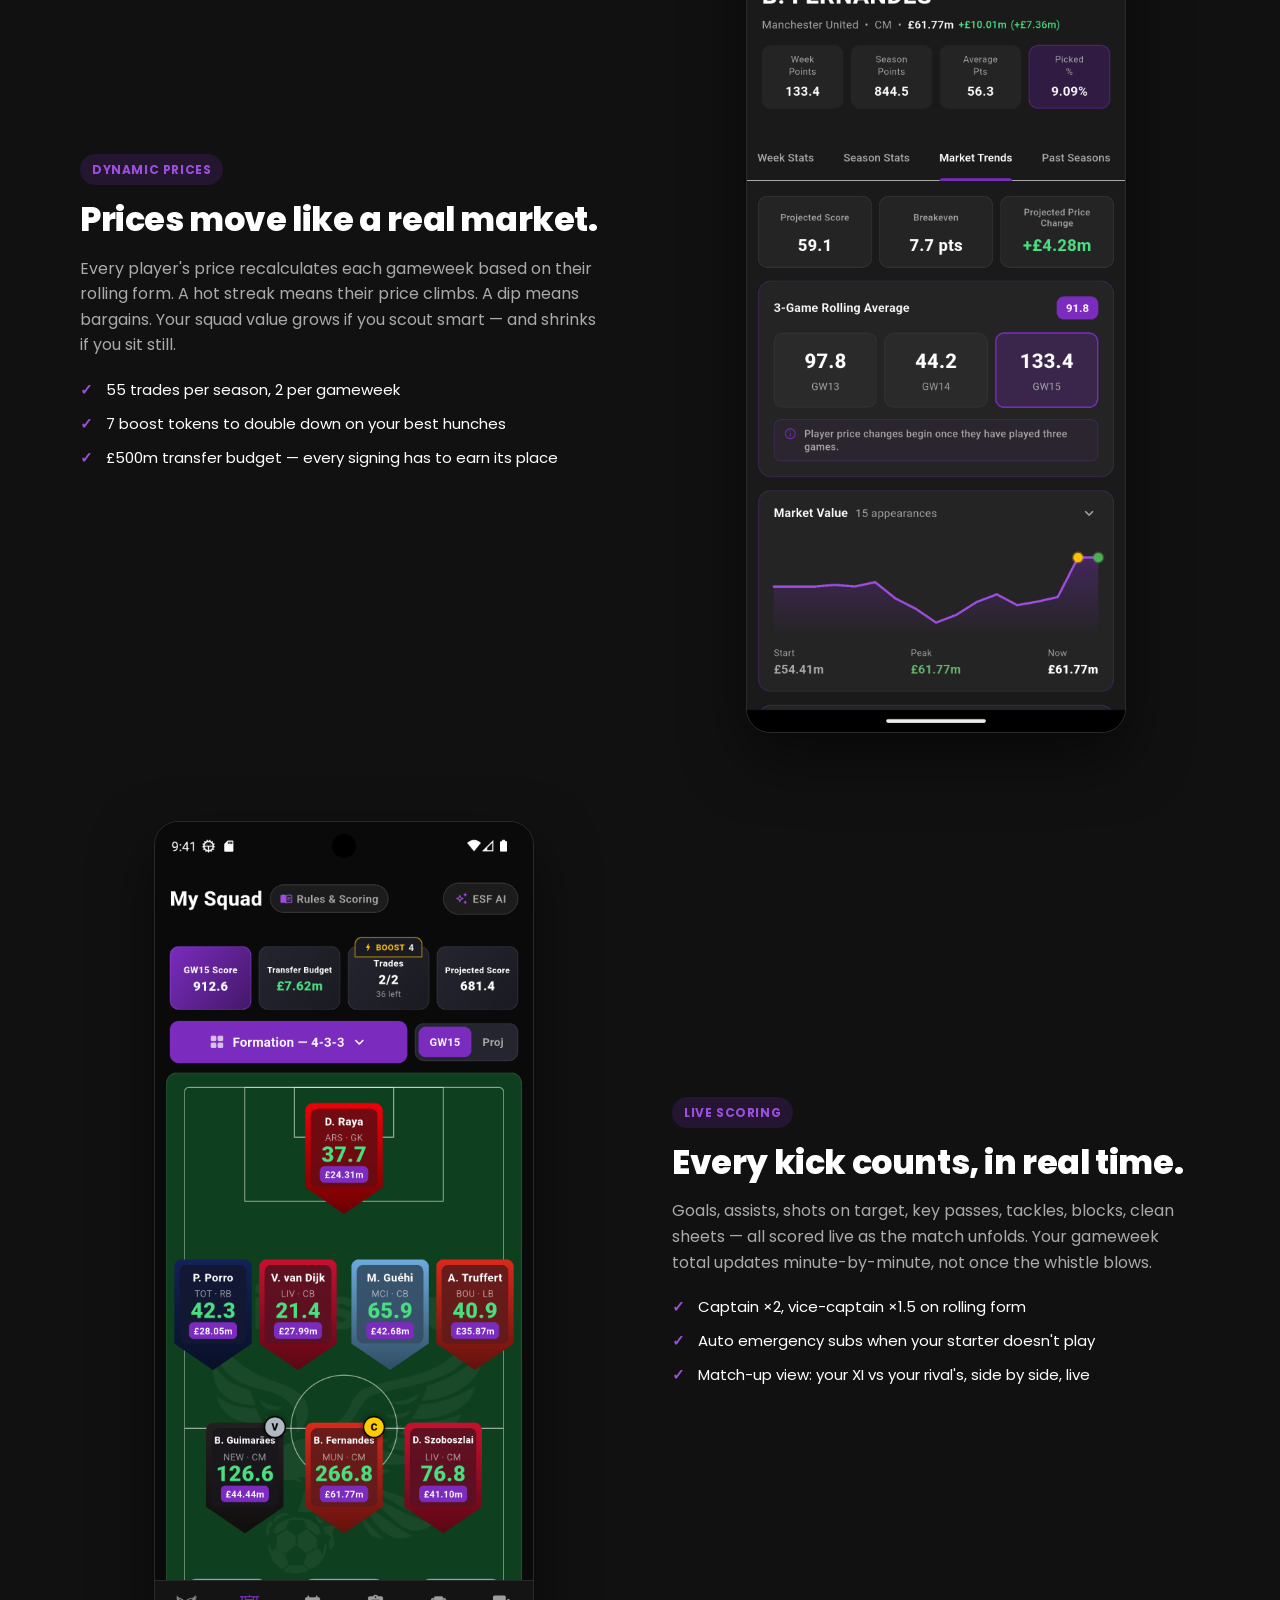
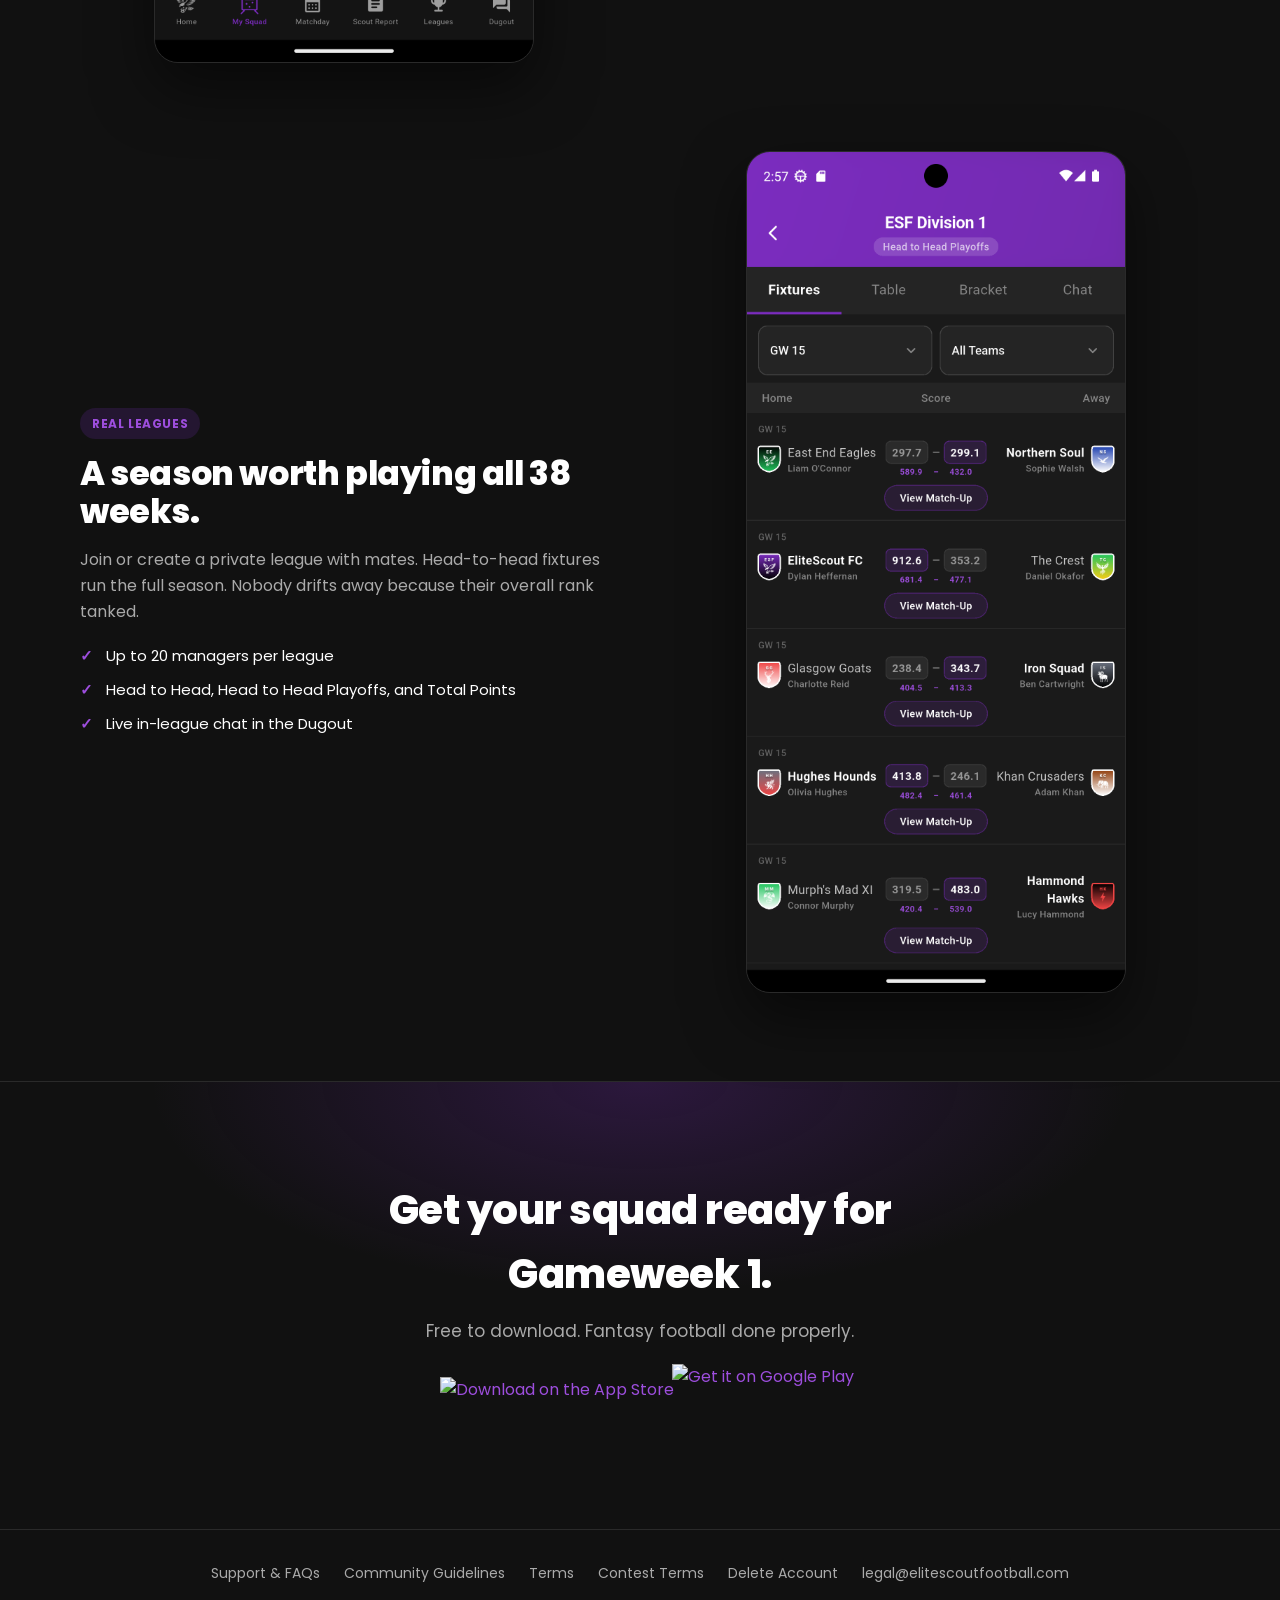
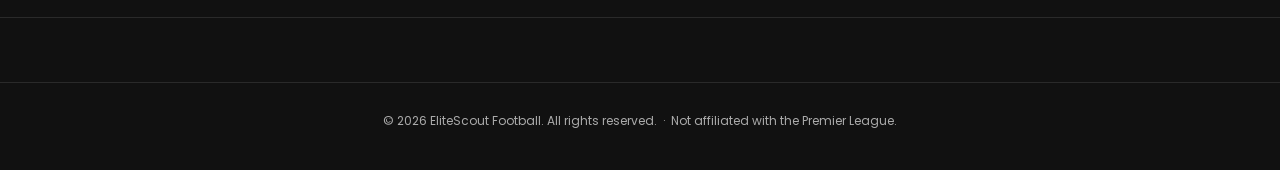
==== commit 5f2e2132: "Landing scoring: bump cache buster v7→v8, 5-col grid, gradient icons Previous push was invisible in " ====
--- a/index.html
+++ b/index.html
@@ -19,8 +19,8 @@
 <link rel="preconnect" href="https://fonts.googleapis.com">
 <link rel="preconnect" href="https://fonts.gstatic.com" crossorigin>
 <link href="https://fonts.googleapis.com/css2?family=Poppins:wght@400;600;700;800;900&display=swap" rel="stylesheet">
-<link rel="stylesheet" href="/style.css?v=v7">
-<script src="/nav.js?v=v7" defer></script>
+<link rel="stylesheet" href="/style.css?v=v8">
+<script src="/nav.js?v=v8" defer></script>
 </head>
 <body class="landing">
 
@@ -124,7 +124,7 @@
 
       <div class="score-card">
         <div class="score-card-head">
-          <span class="score-icon">⚽</span>
+          <span class="score-icon">ATK</span>
           <h3>Attacking</h3>
         </div>
         <ul class="score-list">
@@ -141,7 +141,7 @@
 
       <div class="score-card">
         <div class="score-card-head">
-          <span class="score-icon">🎯</span>
+          <span class="score-icon">PAS</span>
           <h3>Passing</h3>
         </div>
         <ul class="score-list">
@@ -152,7 +152,7 @@
 
       <div class="score-card">
         <div class="score-card-head">
-          <span class="score-icon">🧱</span>
+          <span class="score-icon">DEF</span>
           <h3>Defending</h3>
         </div>
         <ul class="score-list">
@@ -172,7 +172,7 @@
 
       <div class="score-card">
         <div class="score-card-head">
-          <span class="score-icon">🧤</span>
+          <span class="score-icon">GK</span>
           <h3>Goalkeeper</h3>
         </div>
         <ul class="score-list">
@@ -183,7 +183,7 @@
 
       <div class="score-card">
         <div class="score-card-head">
-          <span class="score-icon">🚨</span>
+          <span class="score-icon">DIS</span>
           <h3>Discipline</h3>
         </div>
         <ul class="score-list">
--- a/style.css
+++ b/style.css
@@ -389,10 +389,13 @@
 }
 .scoring-grid {
   display: grid;
-  grid-template-columns: repeat(auto-fit, minmax(280px, 1fr));
+  grid-template-columns: repeat(5, 1fr);
   gap: 16px;
   align-items: start;
 }
+@media (max-width: 1024px) { .scoring-grid { grid-template-columns: repeat(3, 1fr); } }
+@media (max-width: 700px)  { .scoring-grid { grid-template-columns: repeat(2, 1fr); } }
+@media (max-width: 520px)  { .scoring-grid { grid-template-columns: 1fr; } }
 .score-card {
   background: var(--surface);
   border: 1px solid var(--border);
@@ -402,18 +405,28 @@
 .score-card-head {
   display: flex;
   align-items: center;
-  gap: 10px;
+  gap: 12px;
   margin: 0 0 14px;
-  padding-bottom: 12px;
+  padding-bottom: 14px;
   border-bottom: 1px solid var(--border);
 }
 .score-card-head h3 {
   margin: 0;
-  font-size: 18px;
-  font-weight: 800;
+  font-size: 17px;
+  font-weight: 700;
   letter-spacing: -0.2px;
 }
-.score-icon { font-size: 20px; line-height: 1; }
+.score-icon {
+  width: 40px; height: 40px;
+  border-radius: 10px;
+  background: linear-gradient(135deg, #7B2CBF, #9D4EDD);
+  color: #fff;
+  display: flex; align-items: center; justify-content: center;
+  font-weight: 800; font-size: 12px;
+  letter-spacing: 0.5px;
+  box-shadow: 0 8px 24px rgba(123, 44, 191, 0.35);
+  flex-shrink: 0;
+}
 .score-list { list-style: none; padding: 0; margin: 0; }
 .score-list li {
   display: flex;
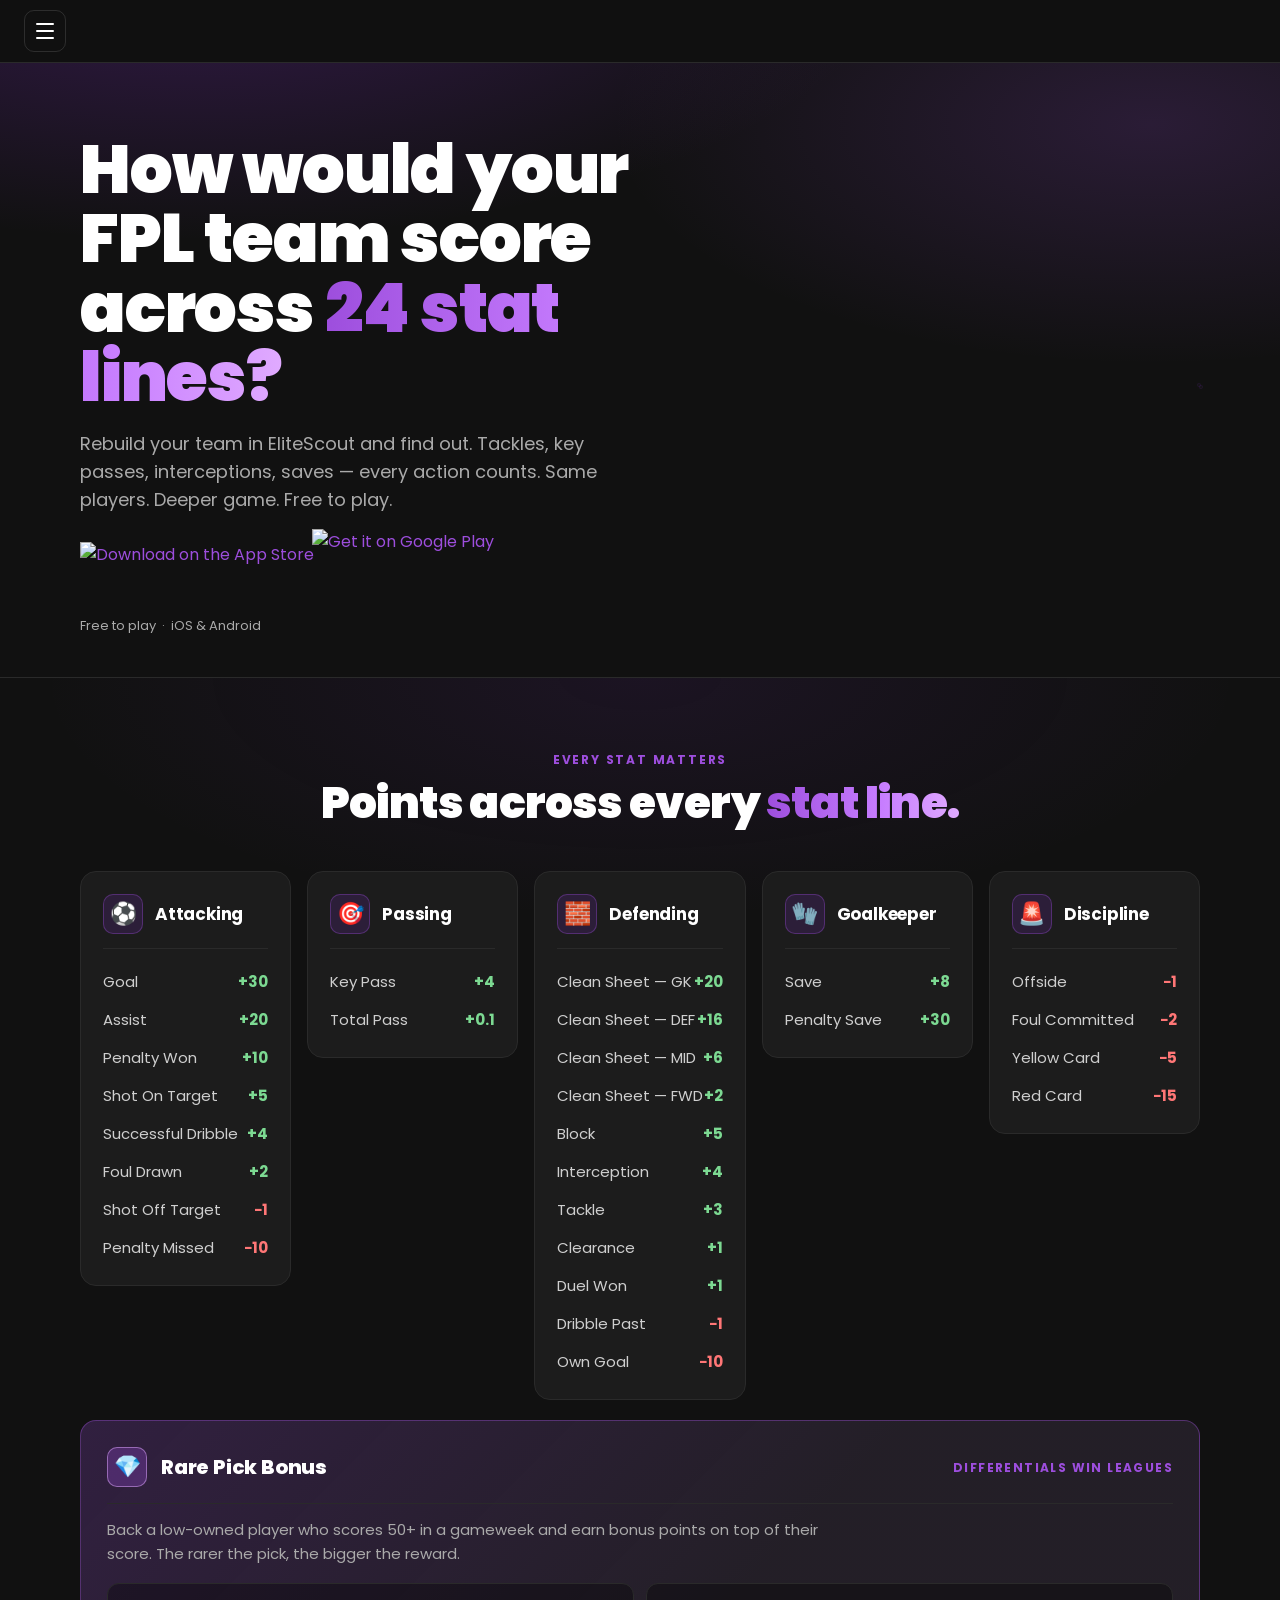
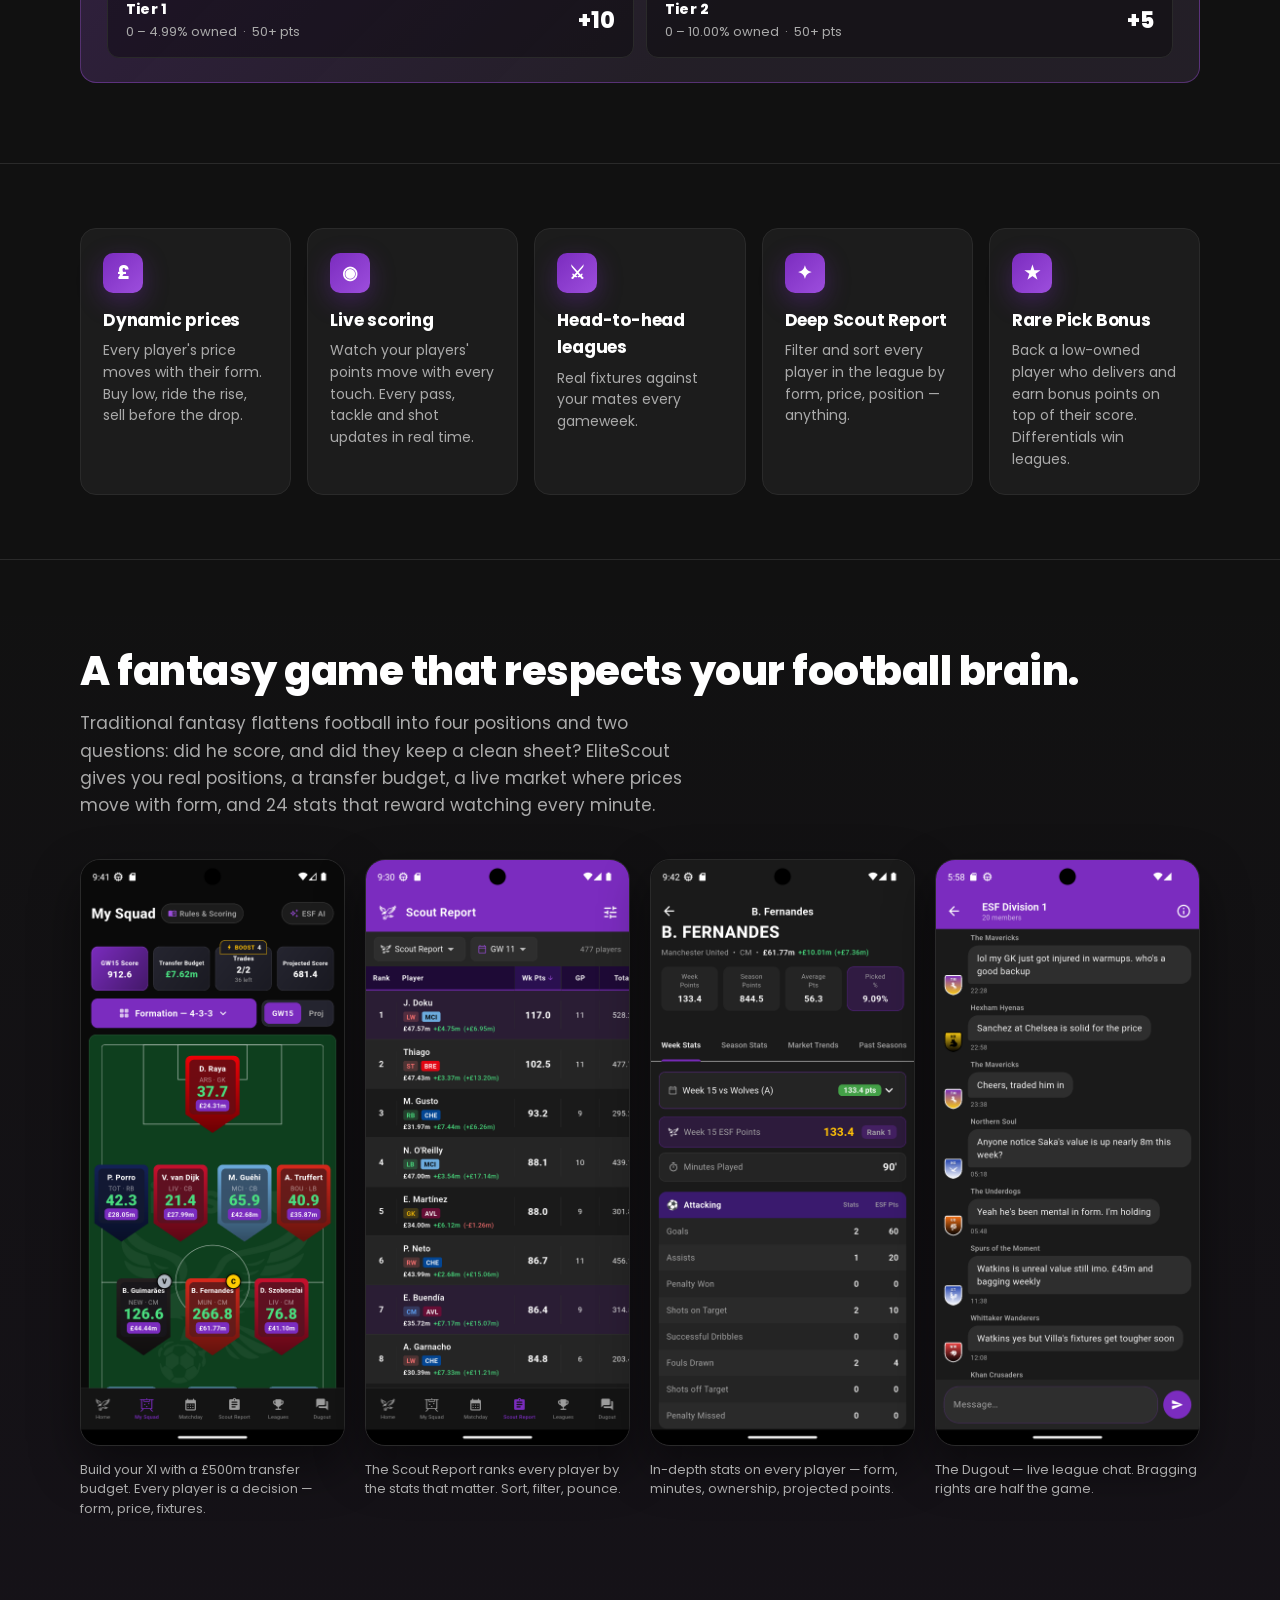
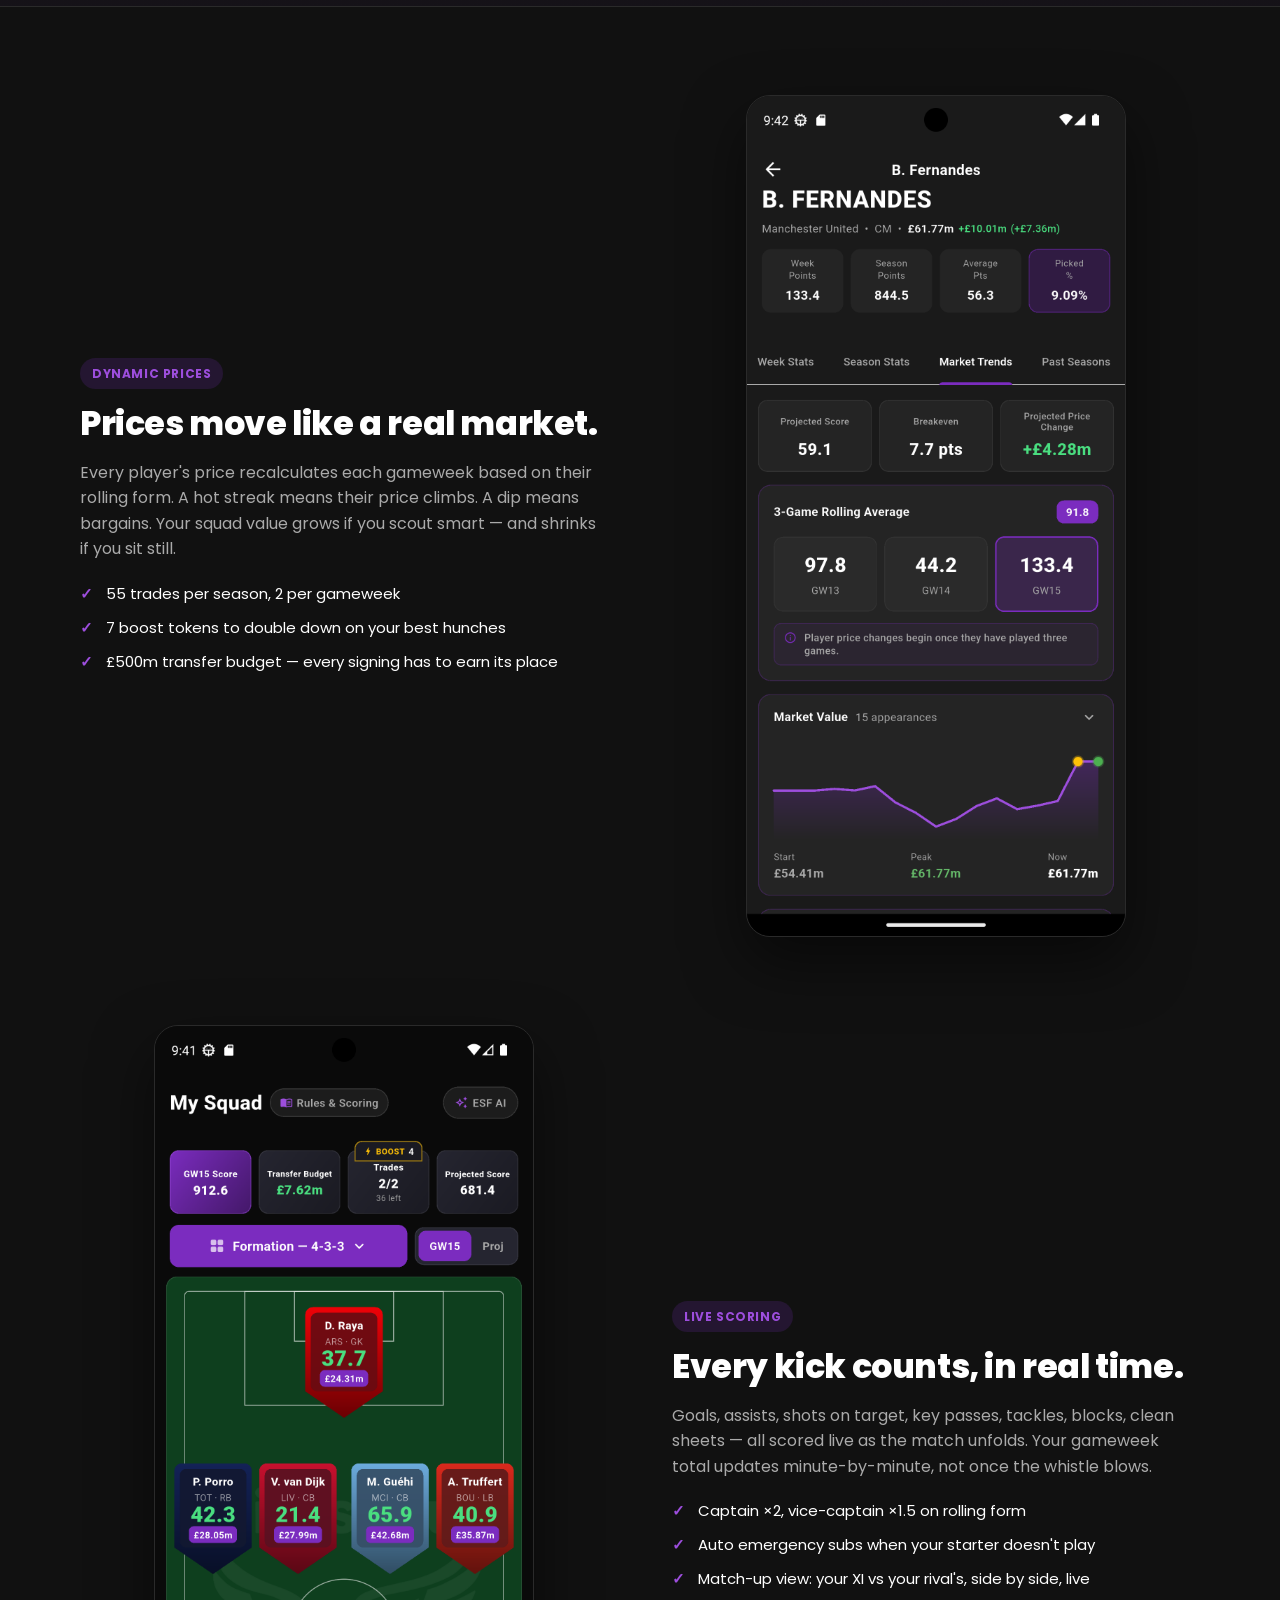
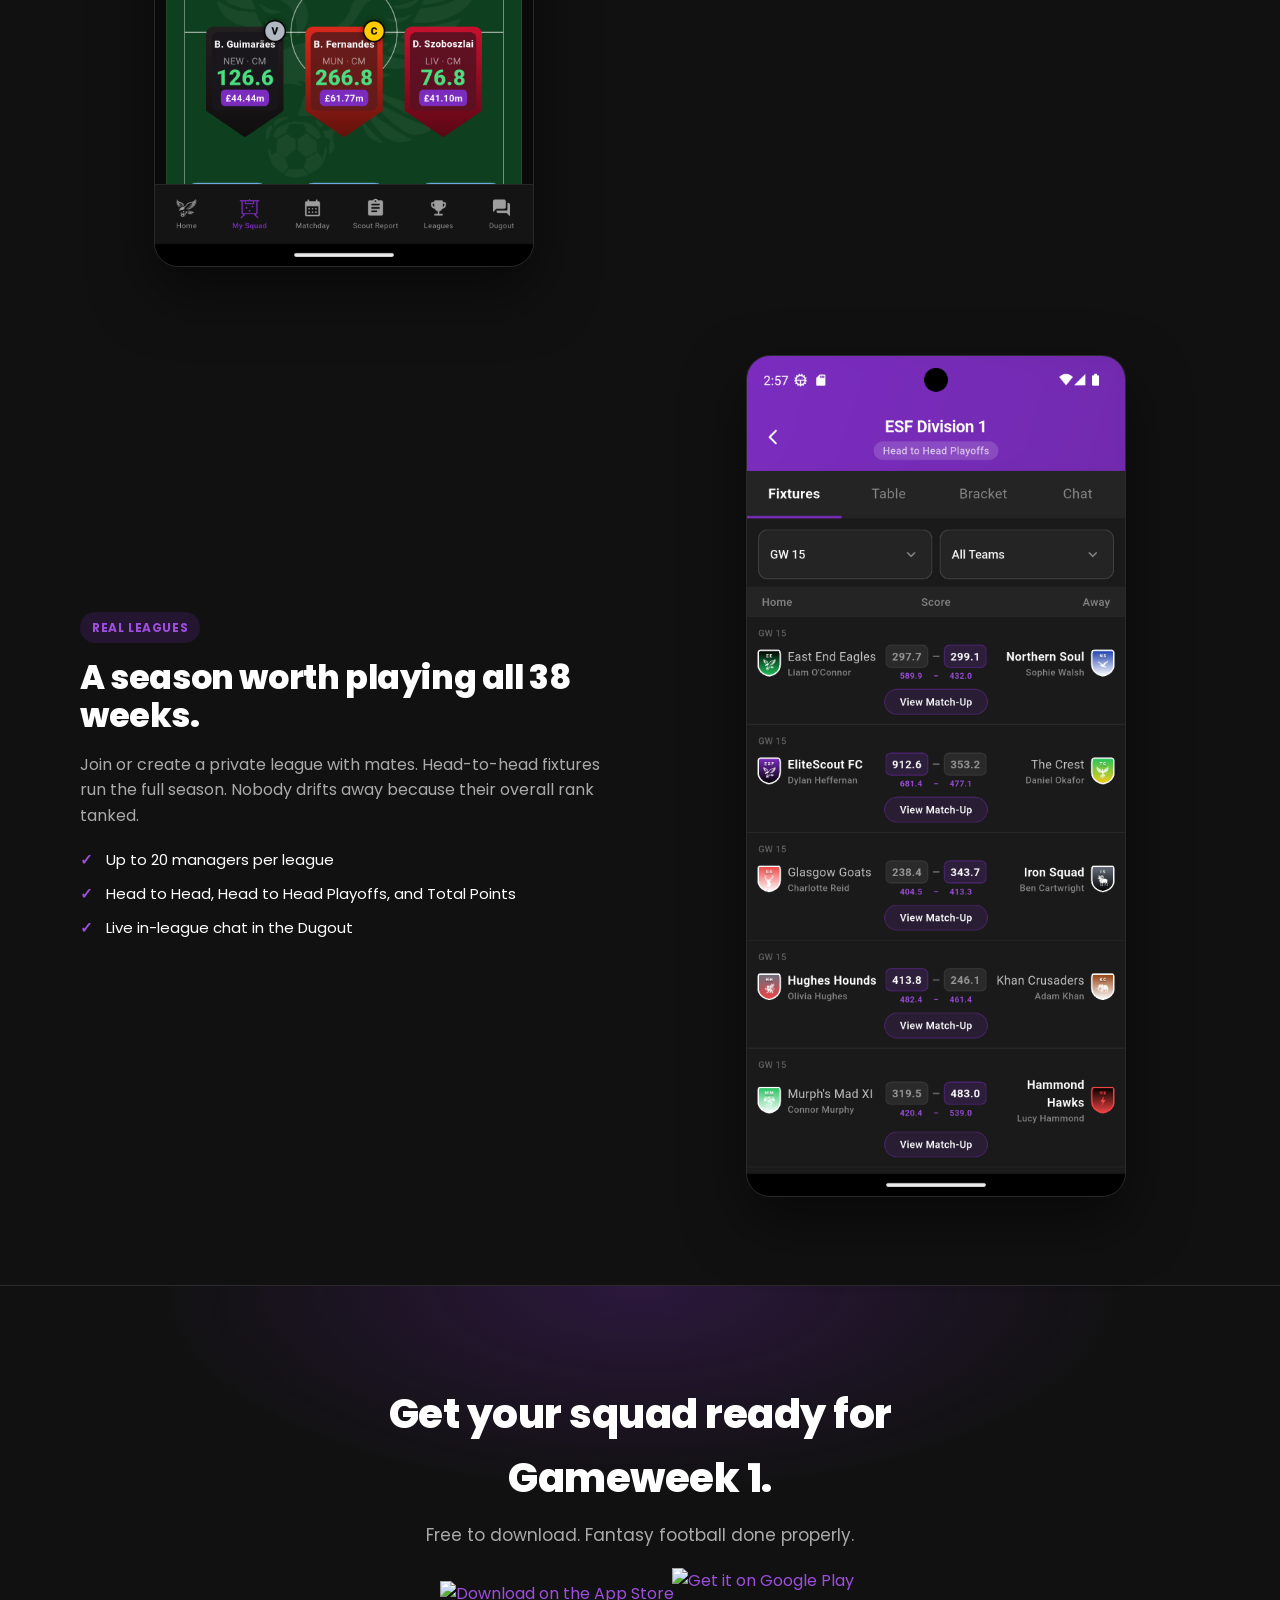
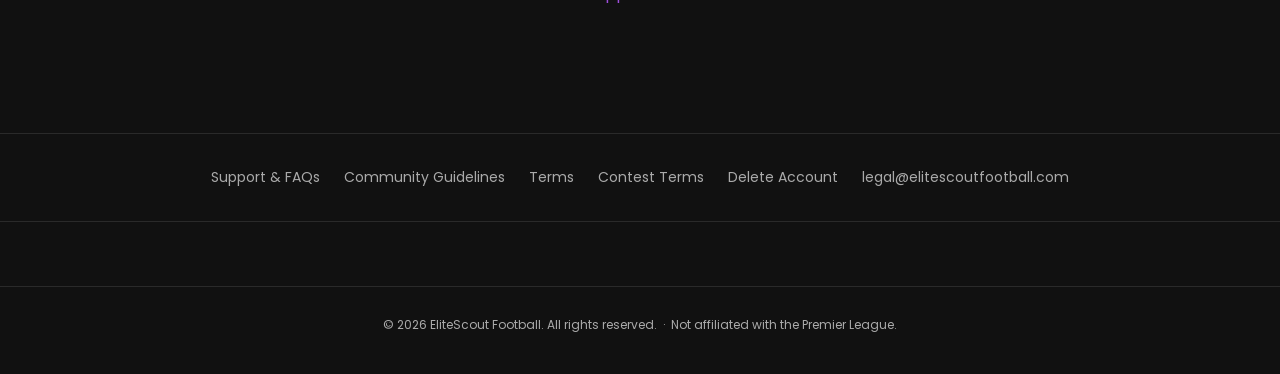
==== commit 9bab7c11: "Landing scoring: emojis back, Rare Pick Bonus gets its own card Icons swapped back to the emoji set " ====
--- a/index.html
+++ b/index.html
@@ -19,8 +19,8 @@
 <link rel="preconnect" href="https://fonts.googleapis.com">
 <link rel="preconnect" href="https://fonts.gstatic.com" crossorigin>
 <link href="https://fonts.googleapis.com/css2?family=Poppins:wght@400;600;700;800;900&display=swap" rel="stylesheet">
-<link rel="stylesheet" href="/style.css?v=v8">
-<script src="/nav.js?v=v8" defer></script>
+<link rel="stylesheet" href="/style.css?v=v9">
+<script src="/nav.js?v=v9" defer></script>
 </head>
 <body class="landing">
 
@@ -124,7 +124,7 @@
 
       <div class="score-card">
         <div class="score-card-head">
-          <span class="score-icon">ATK</span>
+          <span class="score-icon">⚽</span>
           <h3>Attacking</h3>
         </div>
         <ul class="score-list">
@@ -141,7 +141,7 @@
 
       <div class="score-card">
         <div class="score-card-head">
-          <span class="score-icon">PAS</span>
+          <span class="score-icon">🎯</span>
           <h3>Passing</h3>
         </div>
         <ul class="score-list">
@@ -152,7 +152,7 @@
 
       <div class="score-card">
         <div class="score-card-head">
-          <span class="score-icon">DEF</span>
+          <span class="score-icon">🧱</span>
           <h3>Defending</h3>
         </div>
         <ul class="score-list">
@@ -172,7 +172,7 @@
 
       <div class="score-card">
         <div class="score-card-head">
-          <span class="score-icon">GK</span>
+          <span class="score-icon">🧤</span>
           <h3>Goalkeeper</h3>
         </div>
         <ul class="score-list">
@@ -183,7 +183,7 @@
 
       <div class="score-card">
         <div class="score-card-head">
-          <span class="score-icon">DIS</span>
+          <span class="score-icon">🚨</span>
           <h3>Discipline</h3>
         </div>
         <ul class="score-list">
@@ -194,9 +194,34 @@
         </ul>
       </div>
 
-    </div>
-
-    <p class="scoring-footnote">Plus a <b>Rare Pick Bonus</b> — back a low-owned player who scores 50+ in a gameweek and earn bonus points on top. Differentials win leagues.</p>
+      <div class="score-card rare-pick">
+        <div class="score-card-head">
+          <span class="score-icon rare-pick-icon">💎</span>
+          <h3>Rare Pick Bonus</h3>
+          <span class="rare-pick-tag">Differentials win leagues</span>
+        </div>
+        <p class="rare-pick-desc">
+          Back a low-owned player who scores 50+ in a gameweek and earn bonus points on top of their score. The rarer the pick, the bigger the reward.
+        </p>
+        <div class="tier-row">
+          <div class="tier">
+            <div class="tier-label">
+              <b>Tier 1</b>
+              <span>0 – 4.99% owned &nbsp;·&nbsp; 50+ pts</span>
+            </div>
+            <b class="tier-points pos">+10</b>
+          </div>
+          <div class="tier">
+            <div class="tier-label">
+              <b>Tier 2</b>
+              <span>0 – 10.00% owned &nbsp;·&nbsp; 50+ pts</span>
+            </div>
+            <b class="tier-points pos">+5</b>
+          </div>
+        </div>
+      </div>
+
+    </div>
   </div>
 </section>
 
--- a/style.css
+++ b/style.css
@@ -419,13 +419,73 @@
 .score-icon {
   width: 40px; height: 40px;
   border-radius: 10px;
-  background: linear-gradient(135deg, #7B2CBF, #9D4EDD);
-  color: #fff;
+  background: rgba(123, 44, 191, 0.18);
+  border: 1px solid rgba(157, 78, 221, 0.35);
   display: flex; align-items: center; justify-content: center;
-  font-weight: 800; font-size: 12px;
-  letter-spacing: 0.5px;
-  box-shadow: 0 8px 24px rgba(123, 44, 191, 0.35);
+  font-size: 22px;
+  line-height: 1;
   flex-shrink: 0;
+}
+
+/* ---- Rare Pick Bonus card (full-width feature) ---- */
+.score-card.rare-pick {
+  grid-column: 1 / -1;
+  margin-top: 4px;
+  background:
+    linear-gradient(135deg, rgba(123, 44, 191, 0.22) 0%, rgba(157, 78, 221, 0.06) 60%),
+    var(--surface);
+  border-color: rgba(157, 78, 221, 0.4);
+  padding: 26px 26px 24px;
+}
+.rare-pick .score-card-head {
+  padding-bottom: 16px;
+  gap: 14px;
+}
+.rare-pick .score-card-head h3 {
+  font-size: 20px;
+  font-weight: 800;
+}
+.rare-pick-icon {
+  background: rgba(157, 78, 221, 0.28);
+  border-color: rgba(224, 170, 255, 0.5);
+}
+.rare-pick-tag {
+  margin-left: auto;
+  font-size: 12px;
+  text-transform: uppercase;
+  letter-spacing: 1.4px;
+  color: var(--purple-light);
+  font-weight: 700;
+}
+.rare-pick-desc {
+  color: var(--text-secondary);
+  font-size: 15px;
+  line-height: 1.55;
+  margin: 0 0 18px;
+  max-width: 720px;
+}
+.tier-row {
+  display: grid;
+  grid-template-columns: repeat(2, 1fr);
+  gap: 12px;
+}
+.tier {
+  display: flex;
+  align-items: center;
+  justify-content: space-between;
+  gap: 14px;
+  padding: 14px 18px;
+  background: rgba(0, 0, 0, 0.35);
+  border: 1px solid var(--border);
+  border-radius: 12px;
+}
+.tier-label { display: flex; flex-direction: column; gap: 2px; }
+.tier-label b { font-size: 14px; font-weight: 800; color: var(--text); letter-spacing: 0.2px; }
+.tier-label span { font-size: 13px; color: var(--text-secondary); }
+.tier-points { font-size: 22px; font-weight: 800; font-variant-numeric: tabular-nums; }
+@media (max-width: 700px) {
+  .tier-row { grid-template-columns: 1fr; }
+  .rare-pick-tag { display: none; }
 }
 .score-list { list-style: none; padding: 0; margin: 0; }
 .score-list li {
@@ -444,16 +504,6 @@
 }
 .score-list .pos { color: #7cd992; }
 .score-list .neg { color: #ff7676; }
-.scoring-footnote {
-  margin: 32px auto 0;
-  max-width: 620px;
-  text-align: center;
-  color: var(--text-secondary);
-  font-size: 15px;
-  line-height: 1.55;
-}
-.scoring-footnote b { color: var(--text); font-weight: 700; }
-
 /* ---------- Feature strip ---------- */
 .features { padding: 64px 24px; border-bottom: 1px solid var(--border); }
 .features-inner {
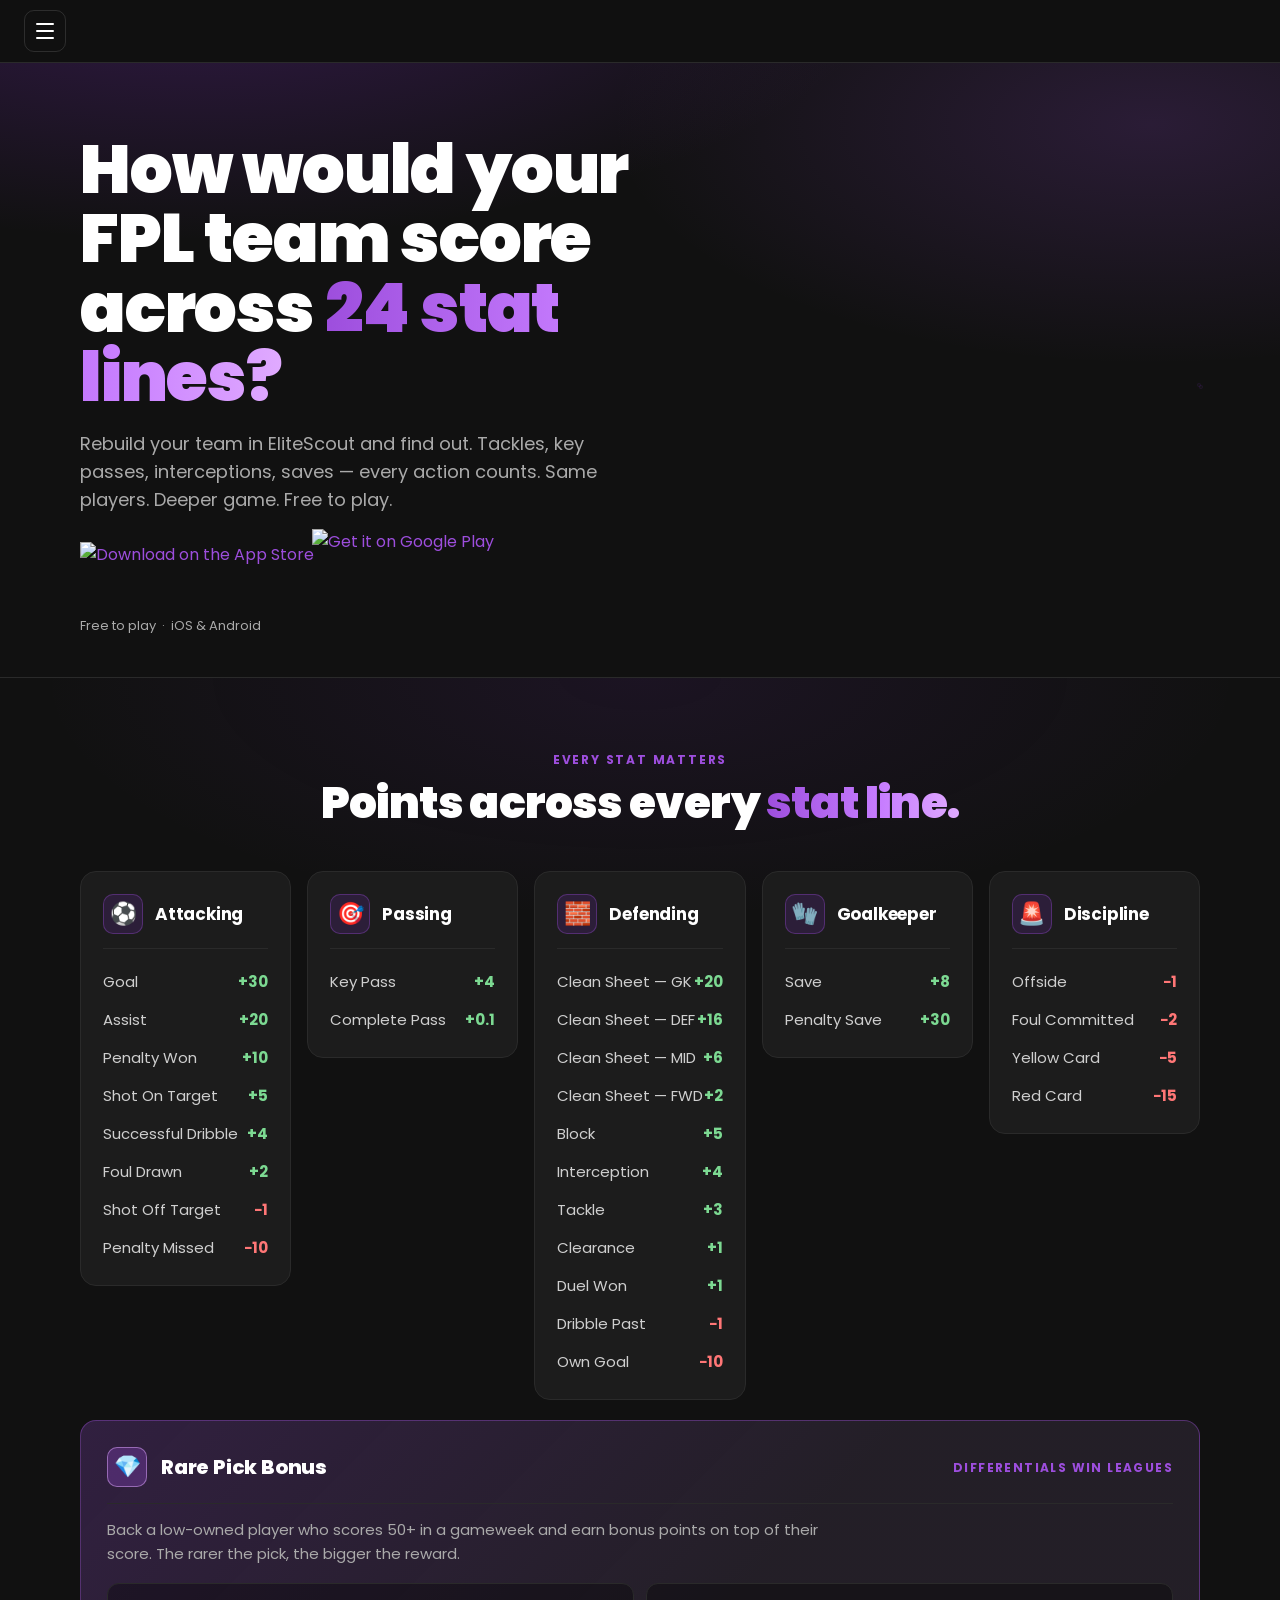
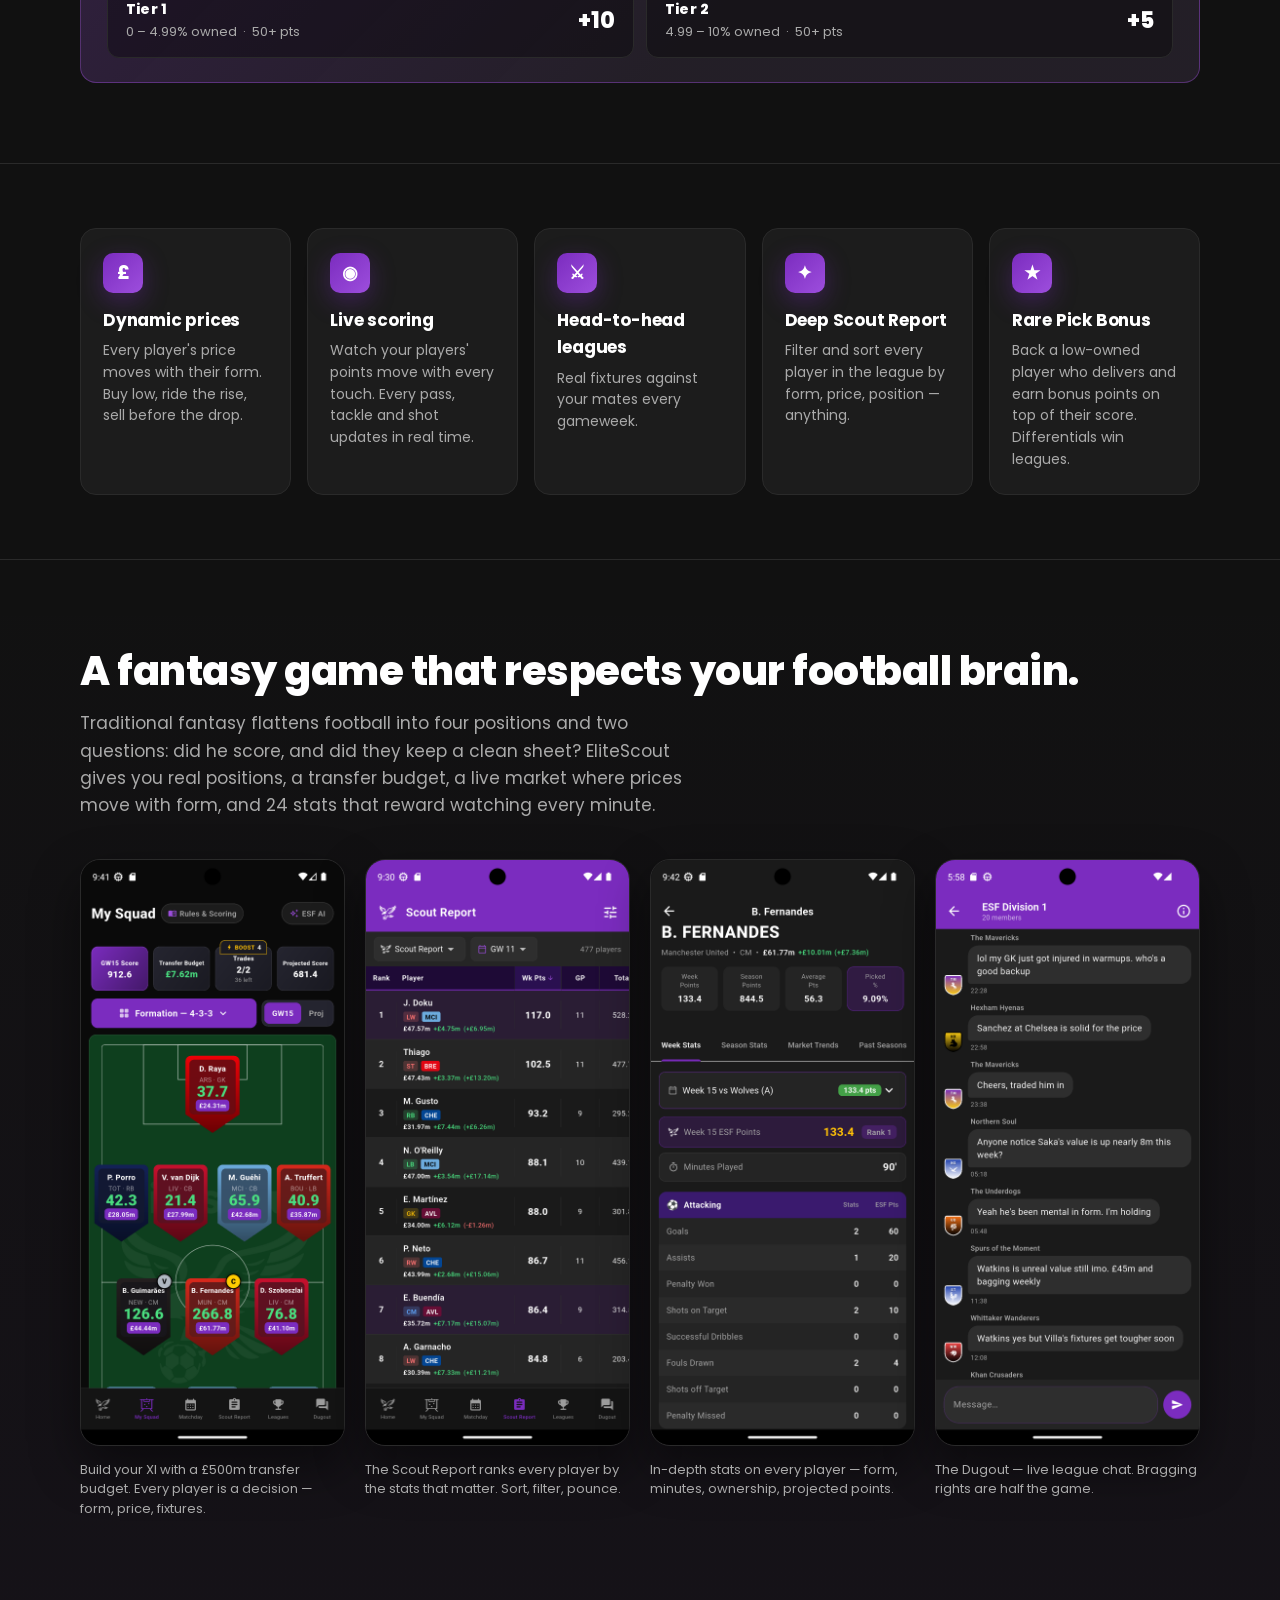
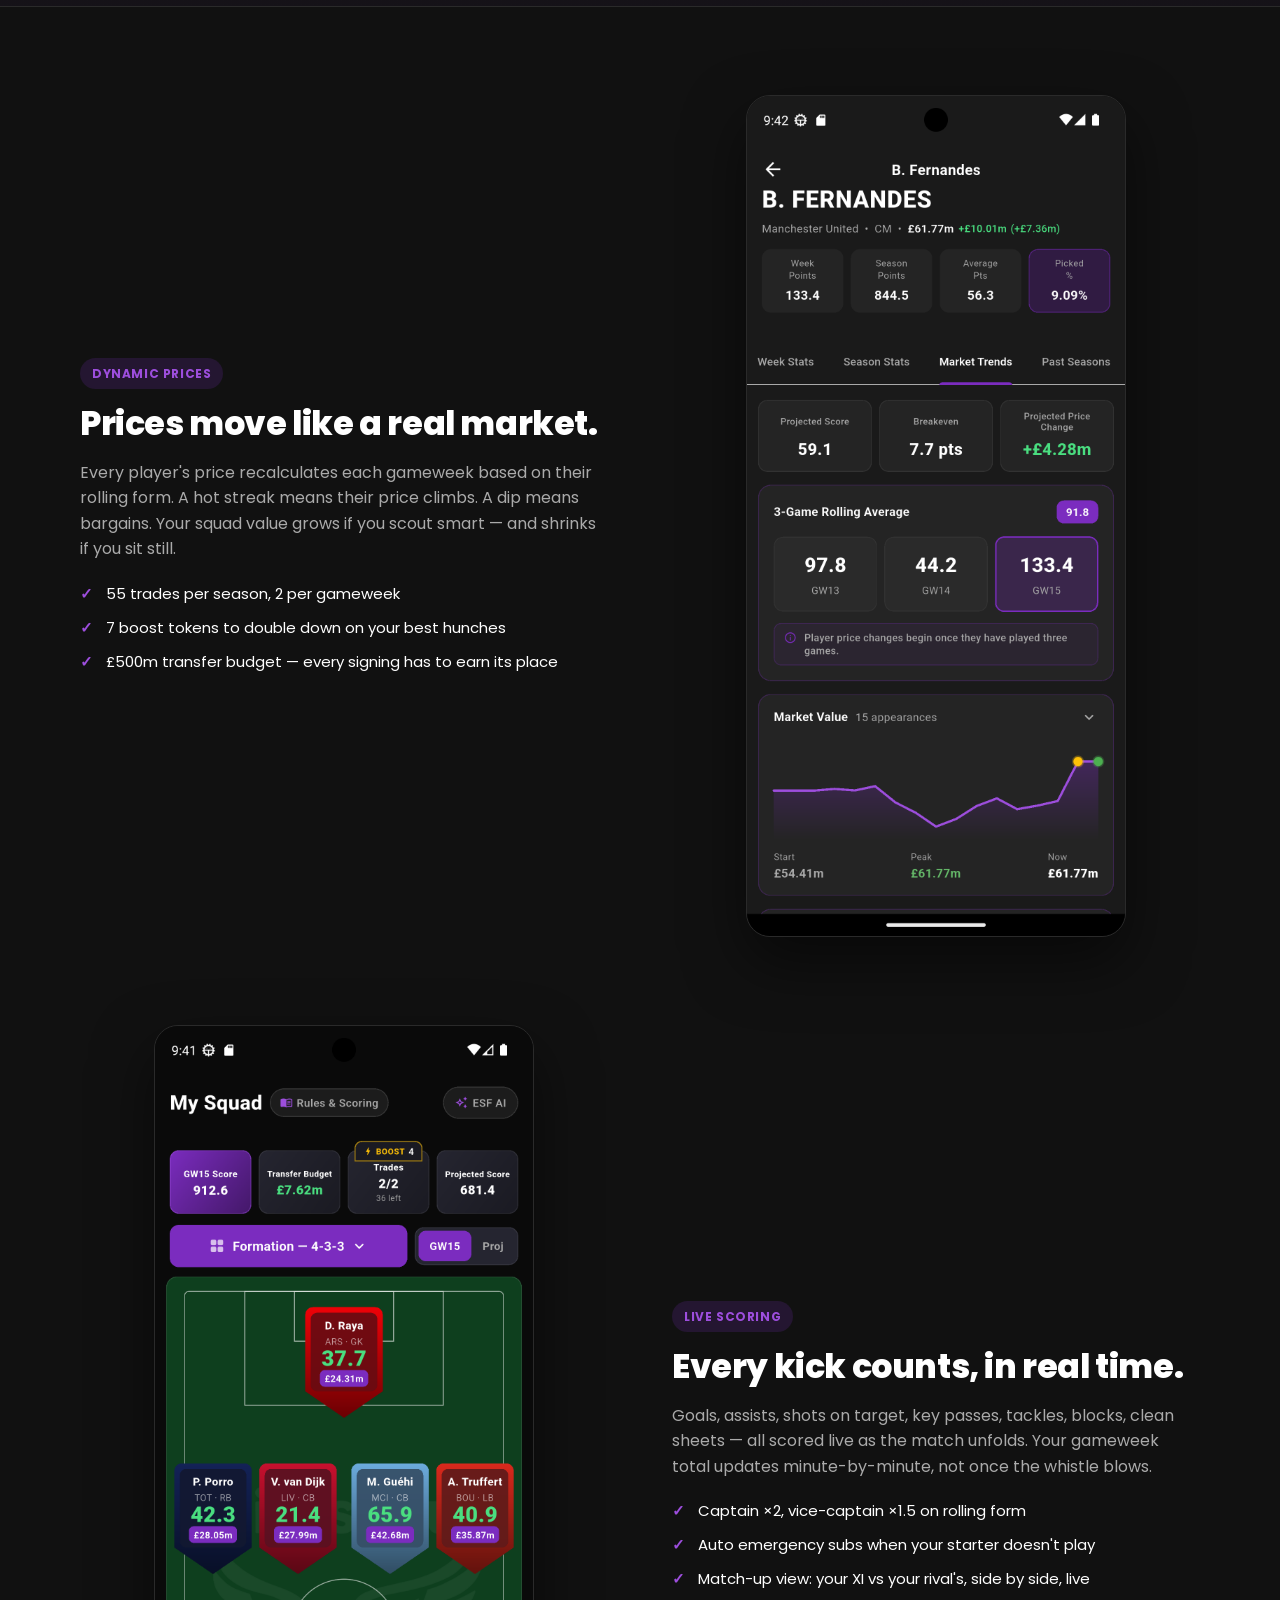
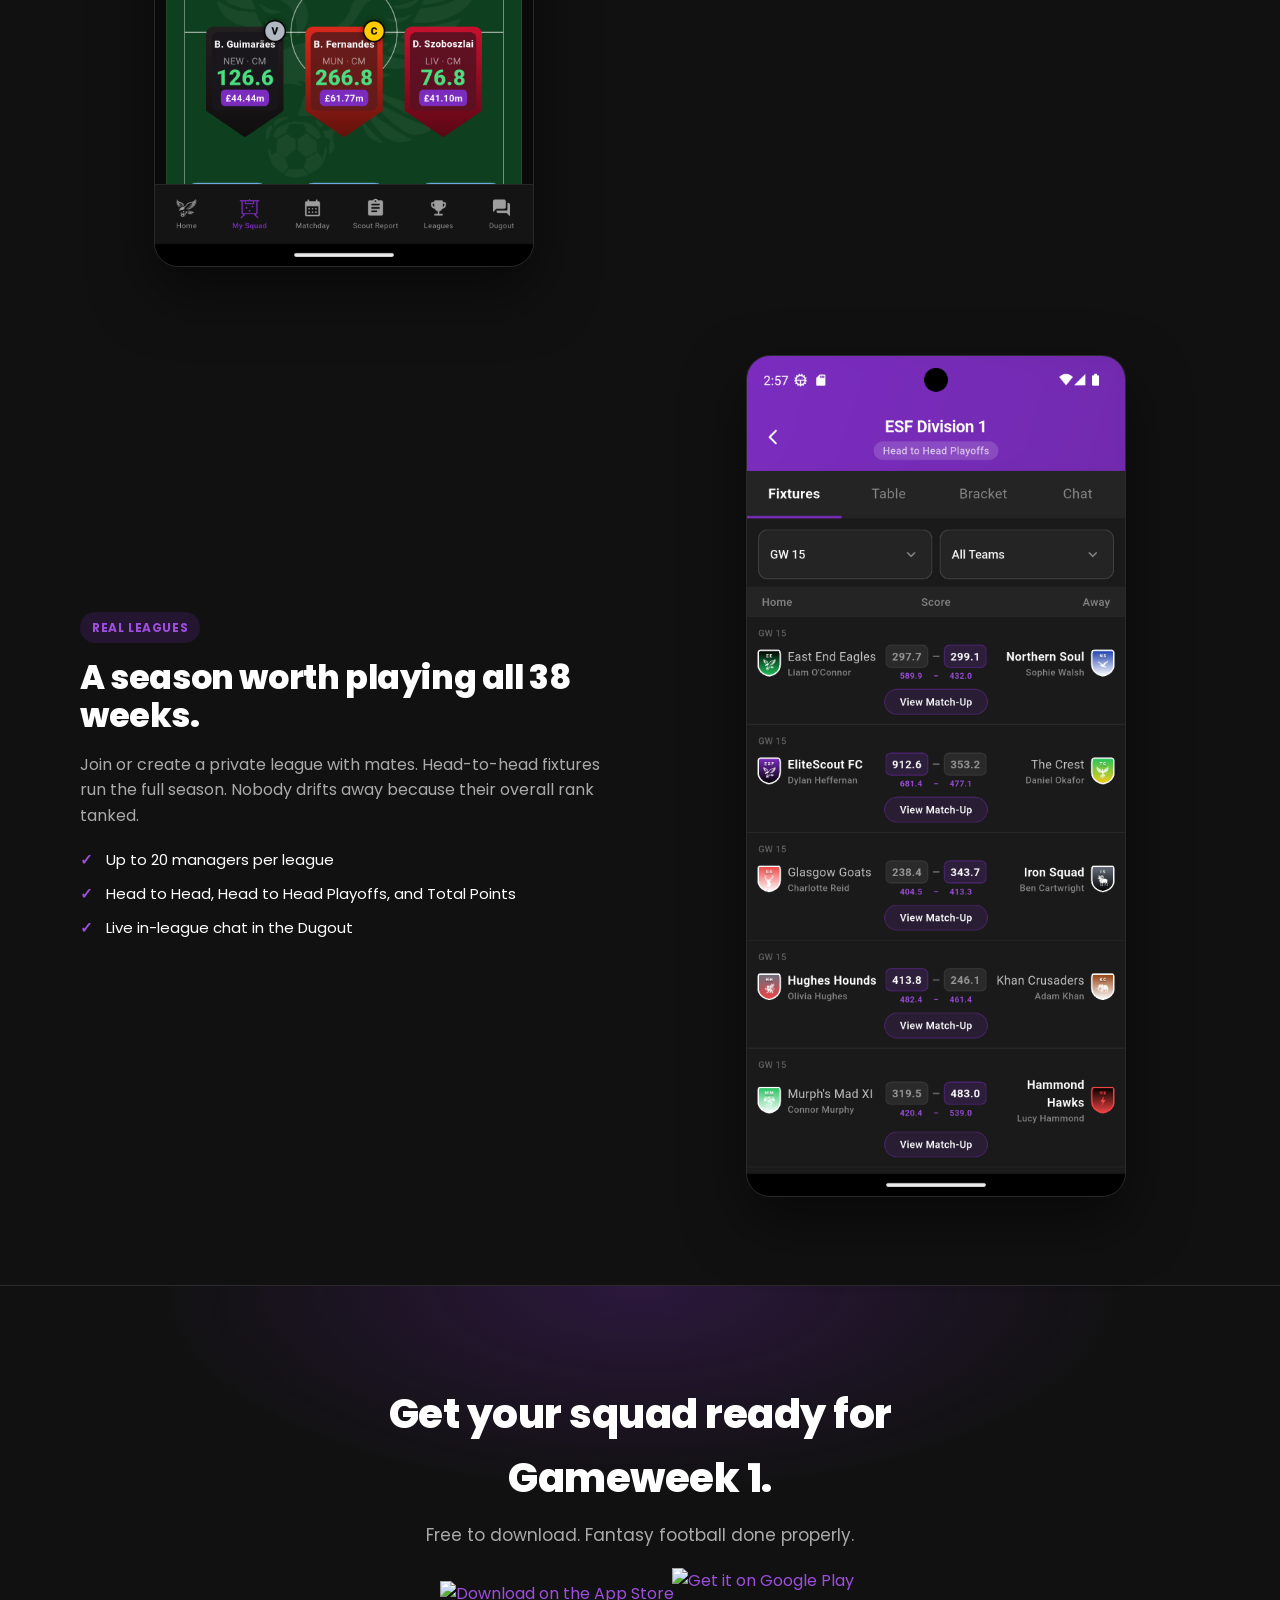
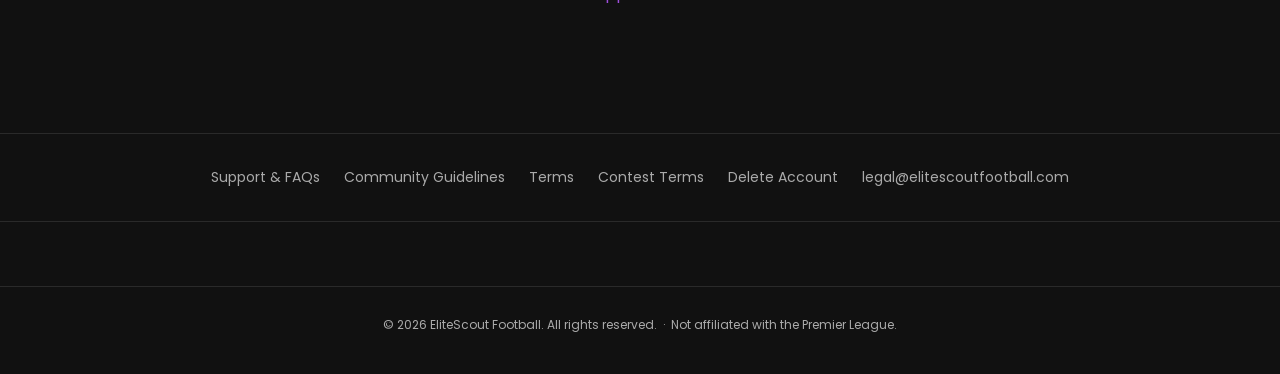
==== commit 161b3a29: "Landing scoring copy: Tier 2 range 4.99-10%, Total Pass → Complete Pass Co-Authored-By: Claude Opus " ====
--- a/index.html
+++ b/index.html
@@ -146,7 +146,7 @@
         </div>
         <ul class="score-list">
           <li><span>Key Pass</span><b class="pos">+4</b></li>
-          <li><span>Total Pass</span><b class="pos">+0.1</b></li>
+          <li><span>Complete Pass</span><b class="pos">+0.1</b></li>
         </ul>
       </div>
 
@@ -214,7 +214,7 @@
           <div class="tier">
             <div class="tier-label">
               <b>Tier 2</b>
-              <span>0 – 10.00% owned &nbsp;·&nbsp; 50+ pts</span>
+              <span>4.99 – 10% owned &nbsp;·&nbsp; 50+ pts</span>
             </div>
             <b class="tier-points pos">+5</b>
           </div>
